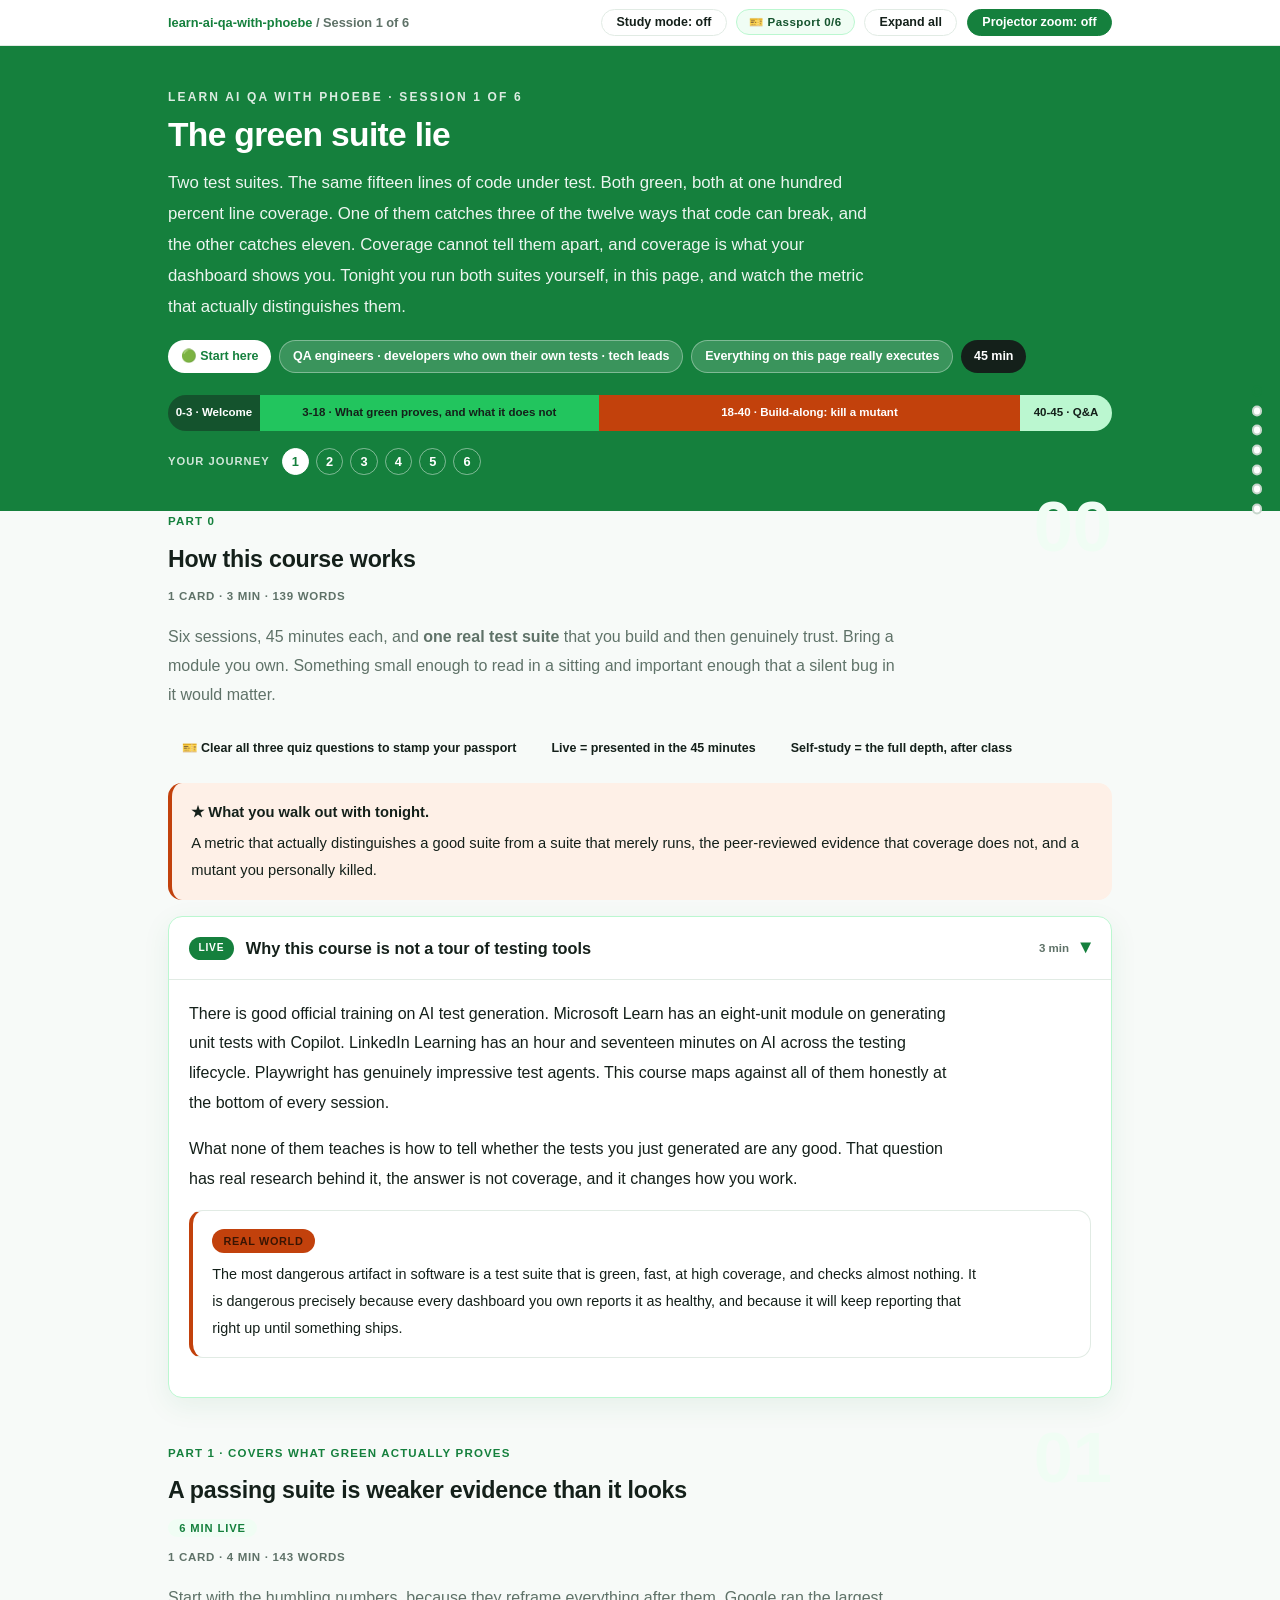
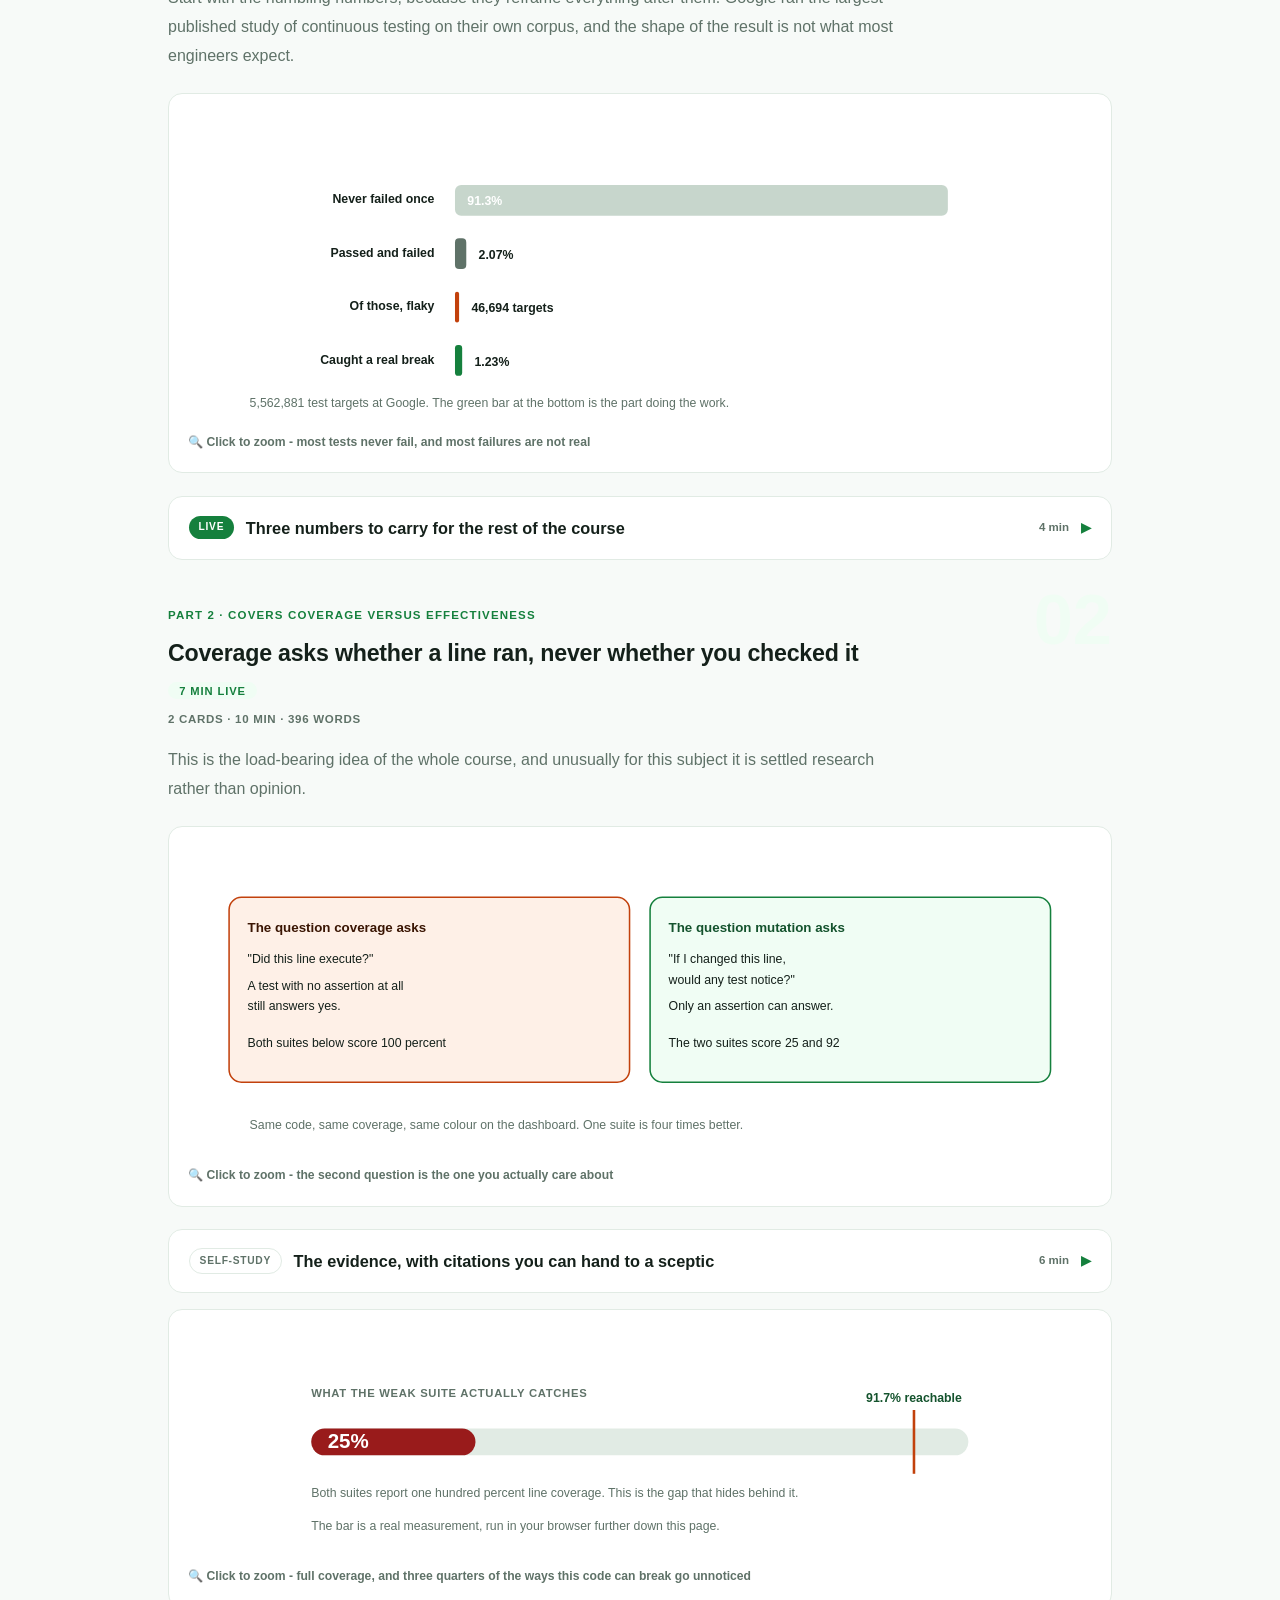
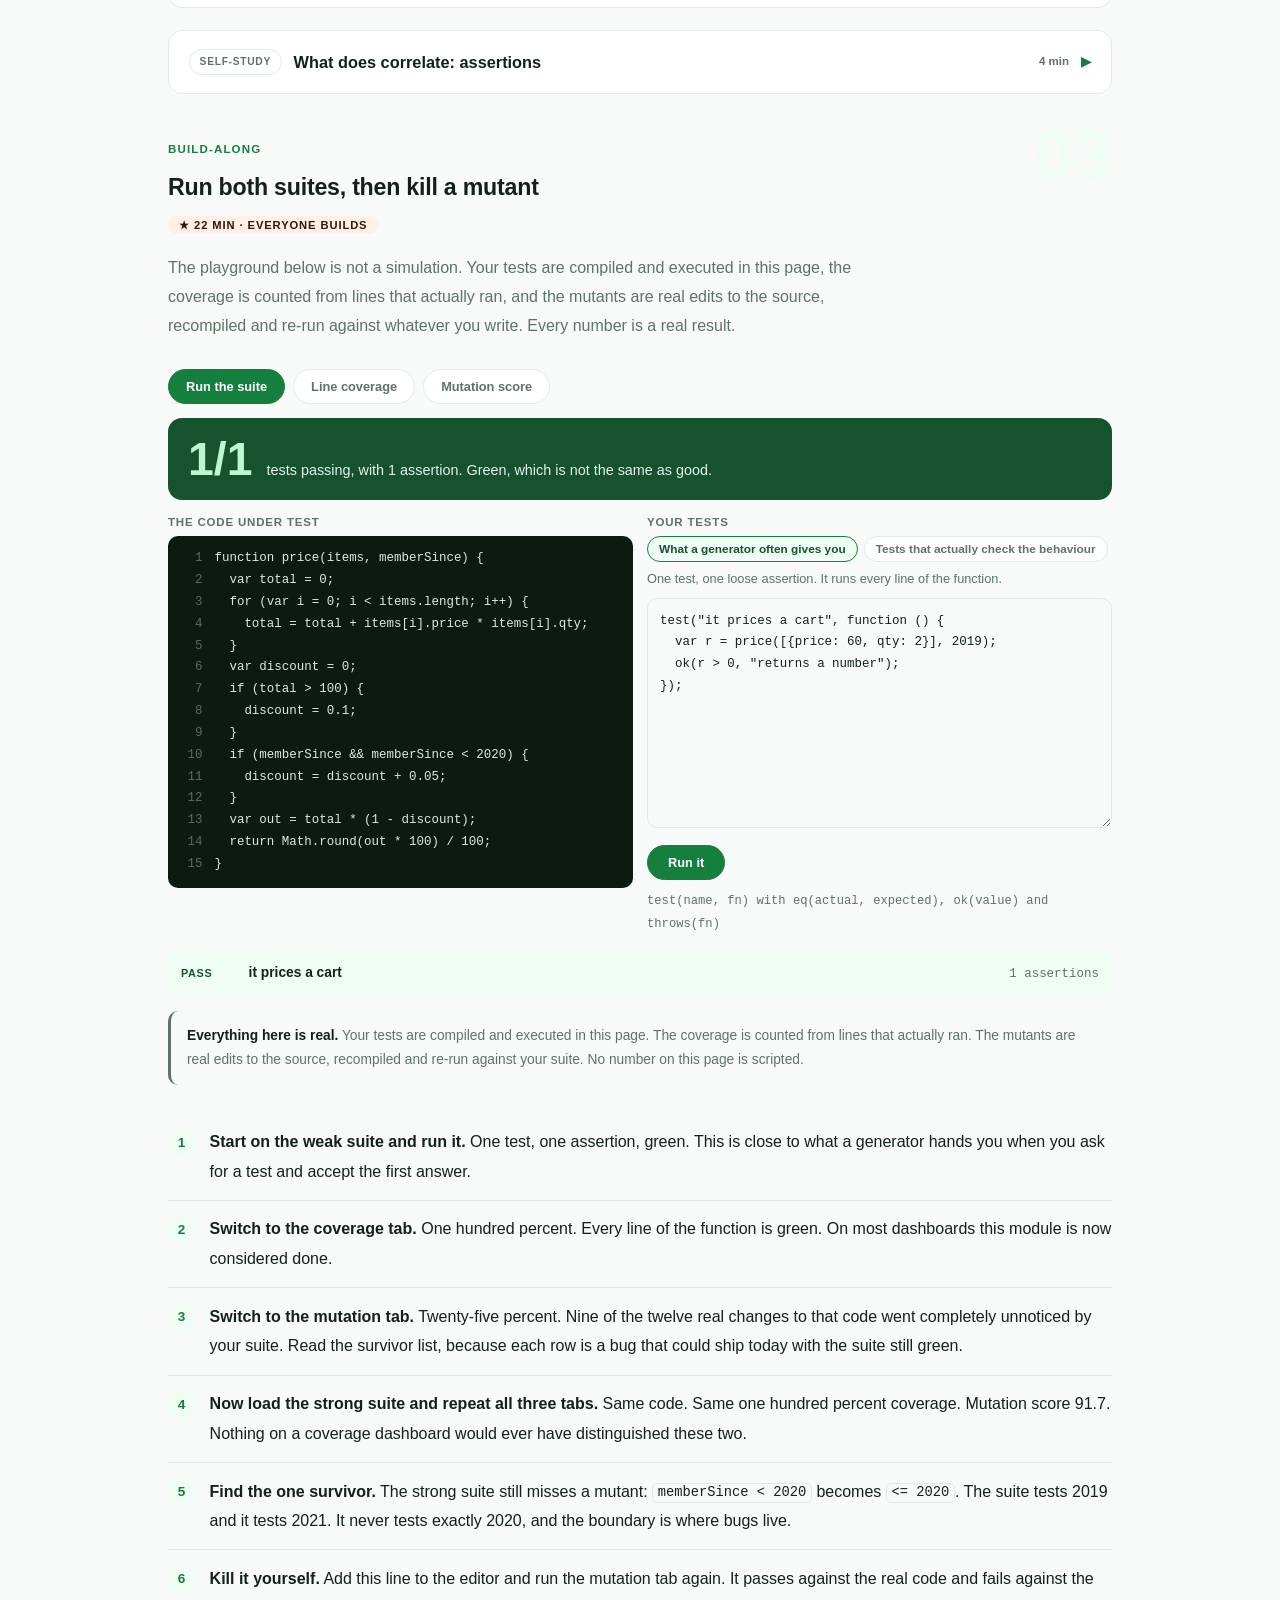
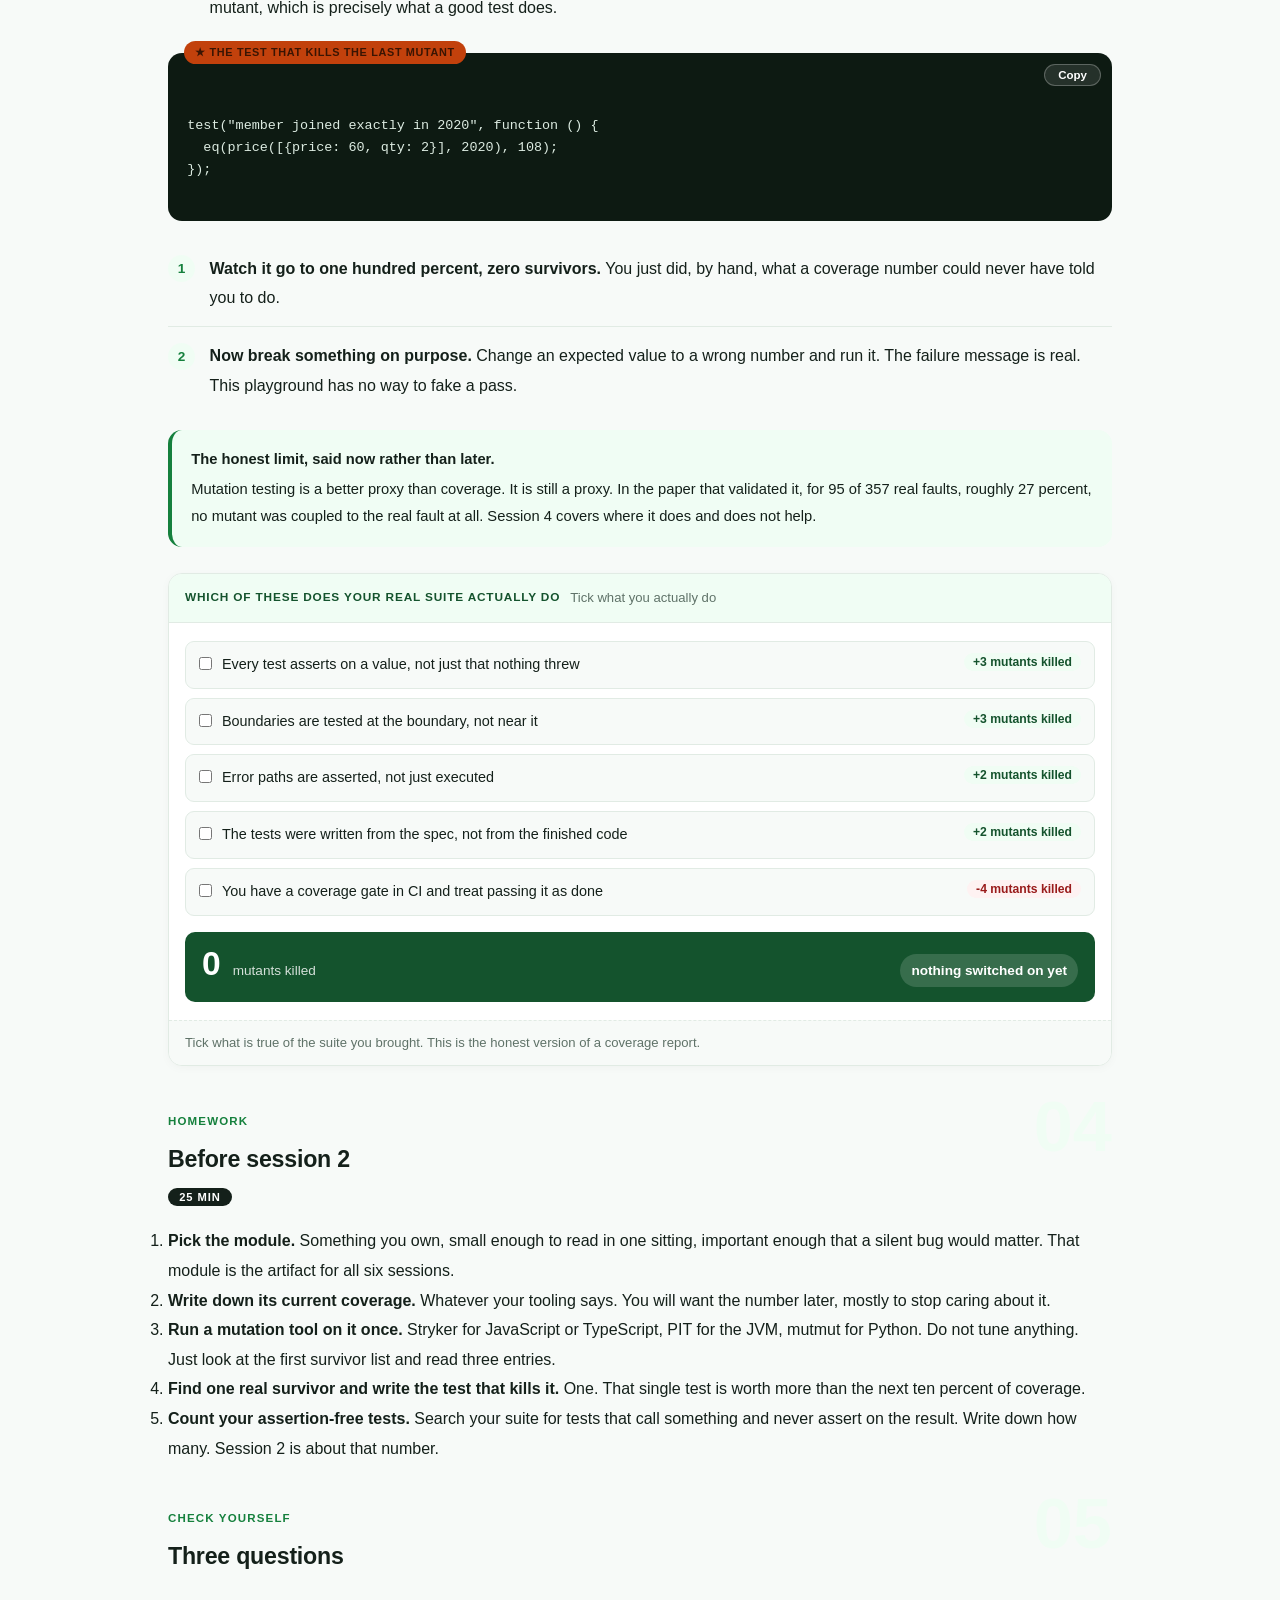
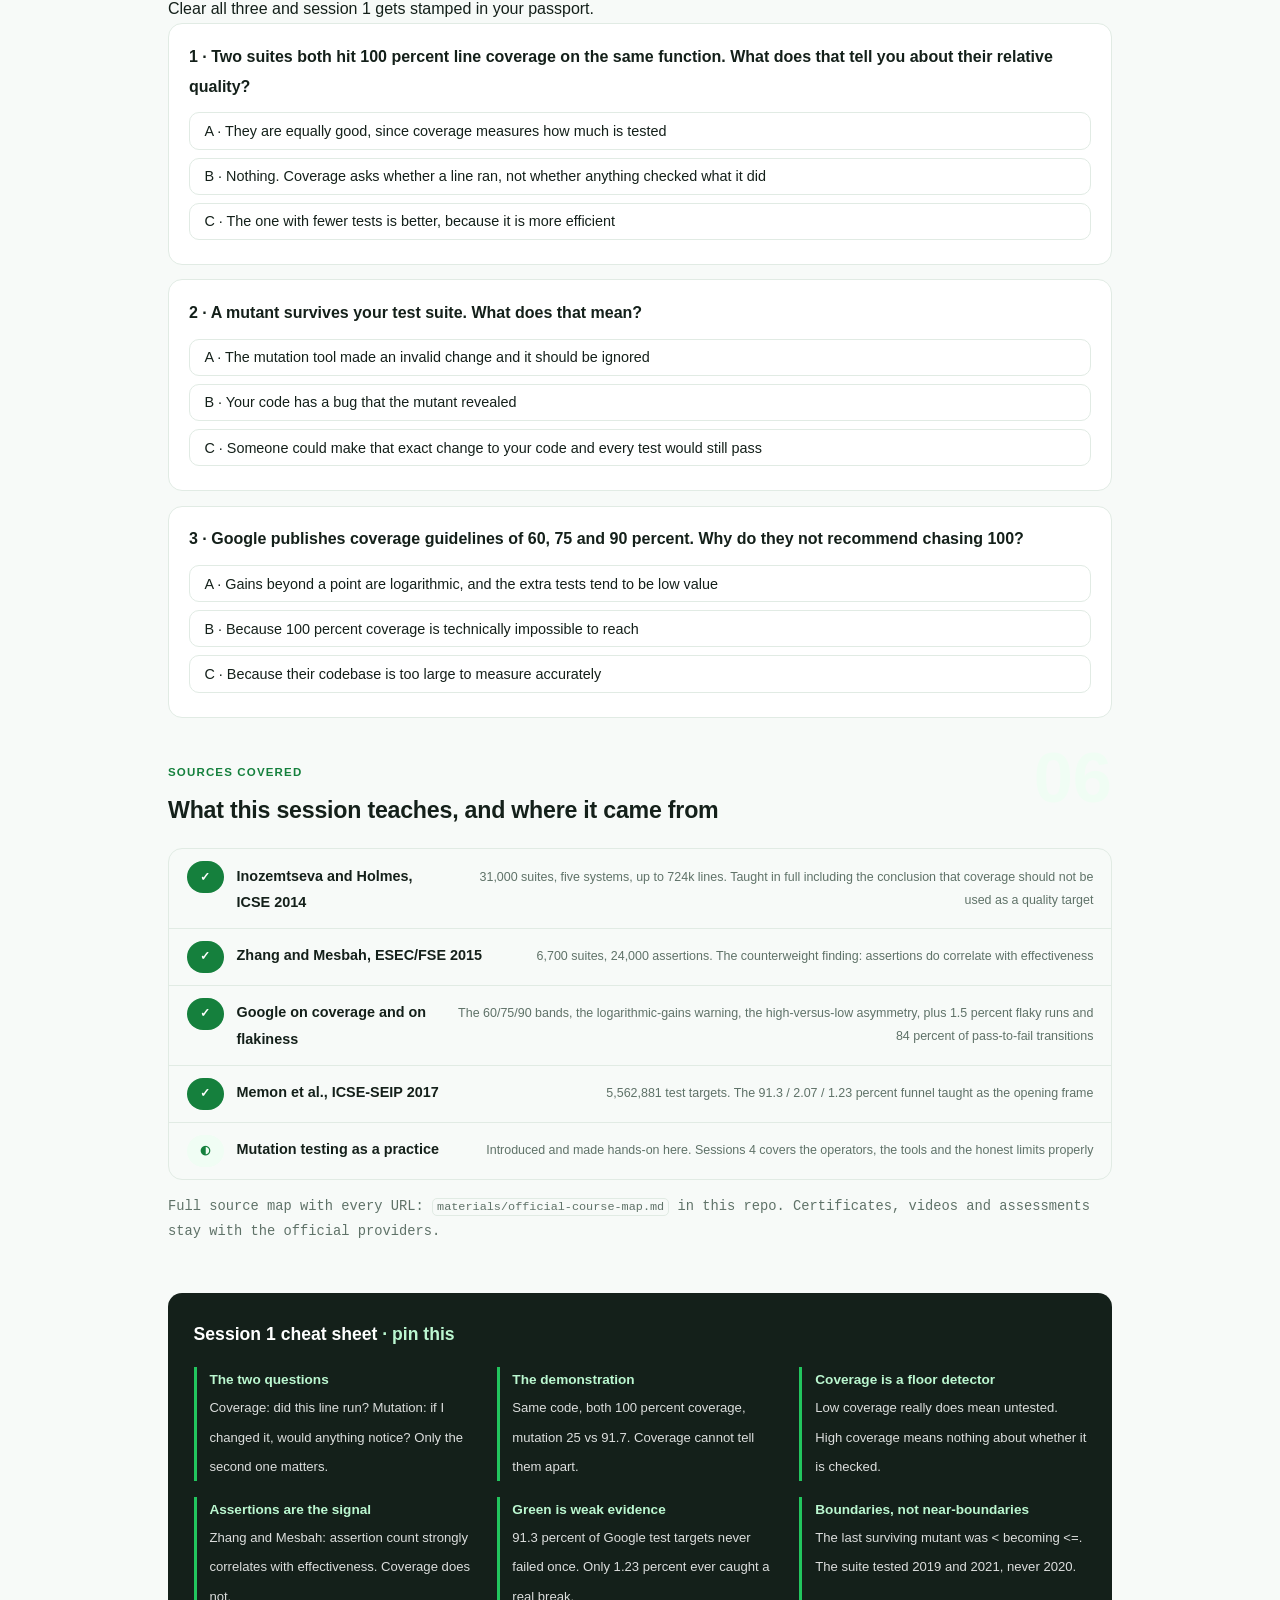
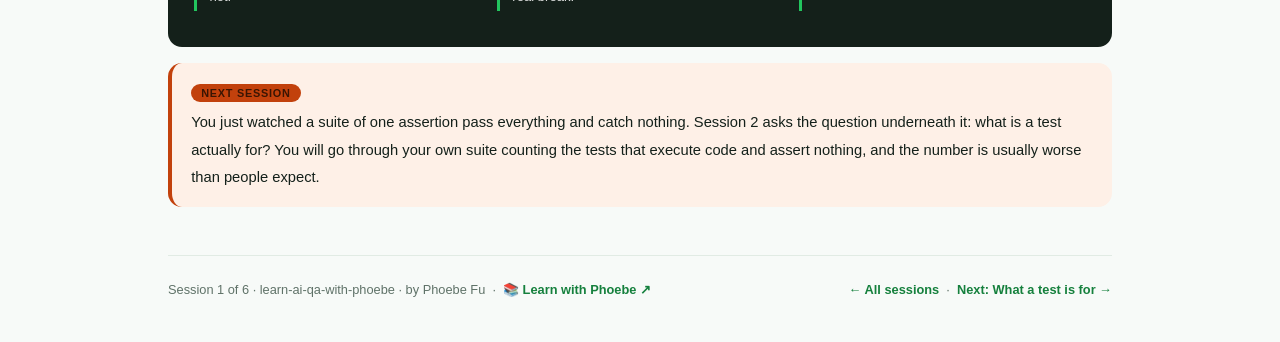
==== courses/01-the-green-suite-lie.html @ 1905fdbf "Style .mono and .callout.warn, which markup used but no stylesheet defined An estate-wide sweep for " ====
<!DOCTYPE html>
<html lang="en">
<head>
<meta charset="UTF-8">
<meta name="viewport" content="width=device-width, initial-scale=1.0">
<!-- social:start -->
<meta name="description" content="Session 1 of 6. Two test suites, identical 100 percent coverage, and mutation scores of 25 and 92 percent. Run both yourself in the browser. Real execution, no simulation.">
<meta property="og:type" content="article">
<meta property="og:site_name" content="Learn with Phoebe">
<meta property="og:title" content="The green suite lie - learn ai qa with phoebe">
<meta property="og:description" content="Session 1 of 6. Two suites, identical 100 percent coverage, mutation scores of 25 and 92 percent. Run both yourself.">
<meta property="og:url" content="https://phoebefu6.github.io/learn-ai-qa-with-phoebe/courses/01-the-green-suite-lie.html">
<meta property="og:image" content="https://phoebefu6.github.io/learn-ai-qa-with-phoebe/assets/og-cover.png">
<meta property="og:image:width" content="1200">
<meta property="og:image:height" content="630">
<meta name="twitter:card" content="summary_large_image">
<meta name="twitter:title" content="The green suite lie - learn ai qa with phoebe">
<meta name="twitter:description" content="Session 1 of 6. Identical coverage, wildly different suites. Run both yourself.">
<meta name="twitter:image" content="https://phoebefu6.github.io/learn-ai-qa-with-phoebe/assets/og-cover.png">
<!-- social:end -->
<title>Session 1 · The green suite lie - learn ai qa with phoebe</title>
<link rel="stylesheet" href="../assets/style.css?v=3">
</head>
<body>

<div class="toolbar">
  <div class="wrap">
    <span class="crumb"><a href="../index.html">learn-ai-qa-with-phoebe</a> / Session 1 of 6</span>
    <button class="btn" id="toggle-all" type="button">Expand all</button>
    <button class="btn primary" id="zoom-toggle" type="button">Projector zoom: off</button>
  </div>
</div>

<header class="masthead">
  <div class="wrap">
    <div class="eyebrow">Learn AI QA with Phoebe · Session 1 of 6</div>
    <h1>The green suite <span class="accent">lie</span></h1>
    <p class="sub">Two test suites. The same fifteen lines of code under test. Both green, both at one hundred percent line coverage. One of them catches three of the twelve ways that code can break, and the other catches eleven. Coverage cannot tell them apart, and coverage is what your dashboard shows you. Tonight you run both suites yourself, in this page, and watch the metric that actually distinguishes them.</p>
    <div class="chip-row">
      <span class="chip level">🟢 Start here</span>
      <span class="chip audience">QA engineers · developers who own their own tests · tech leads</span>
      <span class="chip audience">Everything on this page really executes</span>
      <span class="chip time">45 min</span>
    </div>
    <div class="agenda">
      <span class="a1" style="flex:1">0-3 · Welcome</span>
      <span class="a2" style="flex:4">3-18 · What green proves, and what it does not</span>
      <span class="a3" style="flex:5">18-40 · Build-along: kill a mutant</span>
      <span class="a4" style="flex:1">40-45 · Q&amp;A</span>
    </div>
  </div>
</header>

<main class="wrap">

  <!-- ============ INTRO ============ -->
  <section class="section" id="intro">
    <div class="section-kicker">
      <span class="klabel">Part 0</span>
      <h2>How this course works</h2>
    </div>
    <p class="lede">Six sessions, 45 minutes each, and <strong>one real test suite</strong> that you build and then genuinely trust. Bring a module you own. Something small enough to read in a sitting and important enough that a silent bug in it would matter.</p>

    <div class="legend">
      <span class="pill">🎫 Clear all three quiz questions to stamp your passport</span>
      <span class="pill">Live = presented in the 45 minutes</span>
      <span class="pill">Self-study = the full depth, after class</span>
    </div>

    <div class="callout win">
      <p><strong>★ What you walk out with tonight.</strong> A metric that actually distinguishes a good suite from a suite that merely runs, the peer-reviewed evidence that coverage does not, and a mutant you personally killed.</p>
    </div>

    <details class="card" open>
      <summary><span class="mode live">Live</span>Why this course is not a tour of testing tools<span class="mini">3 min</span><span class="caret">▶</span></summary>
      <div class="body">
        <p>There is good official training on AI test generation. Microsoft Learn has an eight-unit module on generating unit tests with Copilot. LinkedIn Learning has an hour and seventeen minutes on AI across the testing lifecycle. Playwright has genuinely impressive test agents. This course maps against all of them honestly at the bottom of every session.</p>
        <p>What none of them teaches is how to tell whether the tests you just generated are any good. That question has real research behind it, the answer is not coverage, and it changes how you work.</p>
        <div class="callout example">
          <span class="ex-pill">Real world</span>
          <p>The most dangerous artifact in software is a test suite that is green, fast, at high coverage, and checks almost nothing. It is dangerous precisely because every dashboard you own reports it as healthy, and because it will keep reporting that right up until something ships.</p>
        </div>
      </div>
    </details>
  </section>

  <!-- ============ PART 1 ============ -->
  <section class="section" id="part-1">
    <div class="section-kicker">
      <span class="klabel">Part 1 · covers what green actually proves</span>
      <h2>A passing suite is weaker evidence than it looks</h2>
      <span class="tag concept">6 min live</span>
    </div>
    <p class="lede">Start with the humbling numbers, because they reframe everything after them. Google ran the largest published study of continuous testing on their own corpus, and the shape of the result is not what most engineers expect.</p>

    <figure class="zoomable">
      <svg viewBox="0 0 880 300" xmlns="http://www.w3.org/2000/svg" role="img" aria-label="Of 5.56 million Google test targets, 91.3 percent never failed once, 2.07 percent both passed and failed, and only 1.23 percent ever caught a real developer-introduced breakage">
        <style>
          .q1fL { font: 600 12px Inter, sans-serif; fill: #14201A; }
          .q1fV { font: 800 12px Inter, sans-serif; fill: #fff; }
          .q1fN { font: 400 12px Inter, sans-serif; fill: #5F7268; }
        </style>
        <text class="q1fL" x="240" y="88" text-anchor="end">Never failed once</text>
        <rect x="260" y="70" width="480" height="30" rx="6" fill="#C7D6CC"/>
        <text class="q1fV" x="272" y="90" fill="#14201A">91.3%</text>
        <text class="q1fL" x="240" y="140" text-anchor="end">Passed and failed</text>
        <rect x="260" y="122" width="11" height="30" rx="4" fill="#5F7268"/>
        <text class="q1fL" x="283" y="142">2.07%</text>
        <text class="q1fL" x="240" y="192" text-anchor="end">Of those, flaky</text>
        <rect x="260" y="174" width="4" height="30" rx="2" fill="#C2410C"/>
        <text class="q1fL" x="276" y="194">46,694 targets</text>
        <text class="q1fL" x="240" y="244" text-anchor="end">Caught a real break</text>
        <rect x="260" y="226" width="7" height="30" rx="3" fill="#15803D"/>
        <text class="q1fL" x="279" y="246">1.23%</text>
        <text class="q1fN" x="60" y="286">5,562,881 test targets at Google. The green bar at the bottom is the part doing the work.</text>
      </svg>
      <figcaption>🔍 Click to zoom - most tests never fail, and most failures are not real</figcaption>
    </figure>

    <details class="card">
      <summary><span class="mode live">Live</span>Three numbers to carry for the rest of the course<span class="mini">4 min</span><span class="caret">▶</span></summary>
      <div class="body">
        <ul>
          <li><strong>91.3 percent of test targets never failed once.</strong> They ran, they passed, and they never once told anybody anything they did not already know.</li>
          <li><strong>1.23 percent ever caught a developer-introduced breakage.</strong> After filtering out the flakes, that is the fraction of the suite doing the job the suite exists for.</li>
          <li><strong>About 84 percent of pass-to-fail transitions involve a flaky test.</strong> When your suite goes red, the base rate says it is probably not a real regression. Google also measures a continual <strong>1.5 percent of all test runs</strong> reporting a flaky result, and almost <strong>16 percent of their tests</strong> have some level of flakiness.</li>
        </ul>
        <p>None of this means testing does not work. It means a green run and a red run are both weaker signals than the colour suggests, and that the interesting question is not "did it pass" but "would it have noticed."</p>
      </div>
    </details>
  </section>

  <!-- ============ PART 2 ============ -->
  <section class="section" id="part-2">
    <div class="section-kicker">
      <span class="klabel">Part 2 · covers coverage versus effectiveness</span>
      <h2>Coverage asks whether a line ran, never whether you checked it</h2>
      <span class="tag concept">7 min live</span>
    </div>
    <p class="lede">This is the load-bearing idea of the whole course, and unusually for this subject it is settled research rather than opinion.</p>

    <figure class="zoomable">
      <svg viewBox="0 0 880 300" xmlns="http://www.w3.org/2000/svg" role="img" aria-label="Coverage asks whether a line executed while mutation testing asks whether a change to that line would be noticed">
        <style>
          .q1bH { font: 800 13px Inter, sans-serif; }
          .q1bB { font: 400 12px Inter, sans-serif; fill: #14201A; }
          .q1bN { font: 400 12px Inter, sans-serif; fill: #5F7268; }
        </style>
        <rect x="40" y="50" width="390" height="180" rx="12" fill="#FEF0E7" stroke="#C2410C" stroke-width="1.5"/>
        <text class="q1bH" x="58" y="84" fill="#3A1503">The question coverage asks</text>
        <text class="q1bB" x="58" y="114">"Did this line execute?"</text>
        <text class="q1bB" x="58" y="140">A test with no assertion at all</text>
        <text class="q1bB" x="58" y="160">still answers yes.</text>
        <text class="q1bB" x="58" y="196" fill="#3A1503">Both suites below score 100 percent</text>
        <rect x="450" y="50" width="390" height="180" rx="12" fill="#F0FDF4" stroke="#15803D" stroke-width="1.5"/>
        <text class="q1bH" x="468" y="84" fill="#14532D">The question mutation asks</text>
        <text class="q1bB" x="468" y="114">"If I changed this line,</text>
        <text class="q1bB" x="468" y="134">would any test notice?"</text>
        <text class="q1bB" x="468" y="160">Only an assertion can answer.</text>
        <text class="q1bB" x="468" y="196" fill="#14532D">The two suites score 25 and 92</text>
        <text class="q1bN" x="60" y="276">Same code, same coverage, same colour on the dashboard. One suite is four times better.</text>
      </svg>
      <figcaption>🔍 Click to zoom - the second question is the one you actually care about</figcaption>
    </figure>

    <details class="card">
      <summary><span class="mode self">Self-study</span>The evidence, with citations you can hand to a sceptic<span class="mini">6 min</span><span class="caret">▶</span></summary>
      <div class="body">
        <p>Three sources, and they agree.</p>
        <div class="prompt-box good">
          <span class="label">★ The paper that settles it</span>
Inozemtseva and Holmes, "Coverage Is Not Strongly Correlated with Test
Suite Effectiveness", ICSE 2014. ACM Distinguished Paper.

31,000 generated test suites across five systems of up to 724,000 lines.
Fault detection measured with mutation testing.

"there is a low to moderate correlation between coverage and
effectiveness when the number of test cases in the suite is controlled
for", and "stronger forms of coverage do not provide greater insight".

Conclusion: coverage "should not be used as a quality target because it
is not a good indicator of test suite effectiveness."
        </div>
        <p><strong>Google says the same thing in plainer language</strong>, and note the careful asymmetry, because it is why you should still measure coverage: "A high code coverage percentage does not guarantee high quality in the test coverage." But "a low code coverage number <em>does</em> guarantee that large areas of the product are going completely untested."</p>
        <p>Their published bands are 60 percent acceptable, 75 percent commendable, 90 percent exemplary, and they warn that "the gains of increasing code coverage beyond a certain point are logarithmic".</p>
        <p><strong>Martin Fowler on the hundred percent smell:</strong> "high coverage numbers are too easy to reach with low quality testing", and 100 percent "smells of someone writing tests to make the coverage numbers happy, but not thinking about what they are doing." He quotes Brian Marick, and this is the line to remember: "I expect a high level of coverage. Sometimes managers require one. There's a subtle difference."</p>
        <div class="callout tip">
          <p><strong>What to do with coverage, then.</strong> Keep it as a floor detector, not a quality target. Low coverage genuinely tells you something is untested. High coverage tells you nothing at all about whether it is checked.</p>
        </div>
      </div>
    </details>

    <figure class="zoomable">
      <svg viewBox="0 0 880 220" xmlns="http://www.w3.org/2000/svg" role="img" aria-label="A gauge showing the weak suite scoring 25 percent on mutation testing while sitting at full line coverage, against the 91.7 percent the same coverage was hiding">
        <style>
          .q1gL { font: 700 11px Inter, sans-serif; fill: #5F7268; letter-spacing: .06em; }
          .q1gV { font: 800 20px Inter, sans-serif; fill: #fff; }
          .q1gT { font: 700 12px Inter, sans-serif; fill: #14532D; }
          .q1gN { font: 400 12px Inter, sans-serif; fill: #5F7268; }
        </style>
        <text class="q1gL" x="120" y="66">WHAT THE WEAK SUITE ACTUALLY CATCHES</text>
        <rect x="120" y="97" width="640" height="26" rx="13" fill="#E1EBE4"/>
        <rect x="120" y="97" width="160" height="26" rx="13" fill="#991B1B"/>
        <text class="q1gV" x="136" y="116">25%</text>
        <line x1="707" y1="79" x2="707" y2="141" stroke="#C2410C" stroke-width="2.5"/>
        <text class="q1gT" x="707" y="71" text-anchor="middle">91.7% reachable</text>
        <text class="q1gN" x="120" y="164">Both suites report one hundred percent line coverage. This is the gap that hides behind it.</text>
        <text class="q1gN" x="120" y="196">The bar is a real measurement, run in your browser further down this page.</text>
      </svg>
      <figcaption>🔍 Click to zoom - full coverage, and three quarters of the ways this code can break go unnoticed</figcaption>
    </figure>

    <details class="card">
      <summary><span class="mode self">Self-study</span>What does correlate: assertions<span class="mini">4 min</span><span class="caret">▶</span></summary>
      <div class="body">
        <p>The companion finding, and it points the other way. Zhang and Mesbah, ESEC/FSE 2015, built 6,700 test suites from 24,000 assertions across five real Java projects and found that "the number of assertions in a test suite strongly correlates with its effectiveness", and that "assertion coverage is strongly correlated with effectiveness".</p>
        <p>Their premise line is the one sentence that explains the entire course: <strong>"coverage without checking for correctness is meaningless."</strong></p>
        <p>Google's own mutation-testing paper puts the mechanism precisely: coverage "might be misleading, in particular when program statements are covered but the expected program outcome is not asserted upon." That sentence describes exactly what you are about to watch happen.</p>
      </div>
    </details>
  </section>

  <!-- ============ DEMO ============ -->
  <section class="section" id="demo-1">
    <div class="section-kicker">
      <span class="klabel">Build-along</span>
      <h2>Run both suites, then kill a mutant</h2>
      <span class="tag demo">★ 22 min · everyone builds</span>
    </div>
    <p class="lede">The playground below is not a simulation. Your tests are compiled and executed in this page, the coverage is counted from lines that actually ran, and the mutants are real edits to the source, recompiled and re-run against whatever you write. Every number is a real result.</p>

    <div id="qa-live"></div>

    <div class="steps">
      <div class="step"><p><strong>Start on the weak suite and run it.</strong> One test, one assertion, green. This is close to what a generator hands you when you ask for a test and accept the first answer.</p></div>
      <div class="step"><p><strong>Switch to the coverage tab.</strong> One hundred percent. Every line of the function is green. On most dashboards this module is now considered done.</p></div>
      <div class="step"><p><strong>Switch to the mutation tab.</strong> Twenty-five percent. Nine of the twelve real changes to that code went completely unnoticed by your suite. Read the survivor list, because each row is a bug that could ship today with the suite still green.</p></div>
      <div class="step"><p><strong>Now load the strong suite and repeat all three tabs.</strong> Same code. Same one hundred percent coverage. Mutation score 91.7. Nothing on a coverage dashboard would ever have distinguished these two.</p></div>
      <div class="step"><p><strong>Find the one survivor.</strong> The strong suite still misses a mutant: <span class="mono">memberSince &lt; 2020</span> becomes <span class="mono">&lt;= 2020</span>. The suite tests 2019 and it tests 2021. It never tests exactly 2020, and the boundary is where bugs live.</p></div>
      <div class="step"><p><strong>Kill it yourself.</strong> Add this line to the editor and run the mutation tab again. It passes against the real code and fails against the mutant, which is precisely what a good test does.</p></div>
    </div>

    <div class="prompt-box good">
      <span class="label">★ The test that kills the last mutant</span>
test("member joined exactly in 2020", function () {
  eq(price([{price: 60, qty: 2}], 2020), 108);
});
    </div>

    <div class="steps">
      <div class="step"><p><strong>Watch it go to one hundred percent, zero survivors.</strong> You just did, by hand, what a coverage number could never have told you to do.</p></div>
      <div class="step"><p><strong>Now break something on purpose.</strong> Change an expected value to a wrong number and run it. The failure message is real. This playground has no way to fake a pass.</p></div>
    </div>

    <div class="callout tip">
      <p><strong>The honest limit, said now rather than later.</strong> Mutation testing is a better proxy than coverage. It is still a proxy. In the paper that validated it, for 95 of 357 real faults, roughly 27 percent, no mutant was coupled to the real fault at all. Session 4 covers where it does and does not help.</p>
    </div>

    <div class="stakes" data-base="0" data-unit="mutants killed" data-title="Which of these does your real suite actually do" data-foot="Tick what is true of the suite you brought. This is the honest version of a coverage report.">
      <label><input type="checkbox" data-delta="3"> Every test asserts on a value, not just that nothing threw</label>
      <label><input type="checkbox" data-delta="3"> Boundaries are tested at the boundary, not near it</label>
      <label><input type="checkbox" data-delta="2"> Error paths are asserted, not just executed</label>
      <label><input type="checkbox" data-delta="2"> The tests were written from the spec, not from the finished code</label>
      <label><input type="checkbox" data-delta="-4" data-trap="1"> You have a coverage gate in CI and treat passing it as done</label>
    </div>
  </section>

  <!-- ============ HOMEWORK ============ -->
  <section class="section" id="exercise">
    <div class="section-kicker">
      <span class="klabel">Homework</span>
      <h2>Before session 2</h2>
      <span class="tag exercise">25 min</span>
    </div>
    <ol>
      <li><strong>Pick the module.</strong> Something you own, small enough to read in one sitting, important enough that a silent bug would matter. That module is the artifact for all six sessions.</li>
      <li><strong>Write down its current coverage.</strong> Whatever your tooling says. You will want the number later, mostly to stop caring about it.</li>
      <li><strong>Run a mutation tool on it once.</strong> Stryker for JavaScript or TypeScript, PIT for the JVM, mutmut for Python. Do not tune anything. Just look at the first survivor list and read three entries.</li>
      <li><strong>Find one real survivor and write the test that kills it.</strong> One. That single test is worth more than the next ten percent of coverage.</li>
      <li><strong>Count your assertion-free tests.</strong> Search your suite for tests that call something and never assert on the result. Write down how many. Session 2 is about that number.</li>
    </ol>
  </section>

  <!-- ============ QUIZ ============ -->
  <section class="section" id="quiz">
    <div class="section-kicker">
      <span class="klabel">Check yourself</span>
      <h2>Three questions</h2>
    </div>
    <p>Clear all three and session 1 gets stamped in your passport.</p>

    <div class="quiz-q" data-answer="1">
      <p class="qtext">1 · Two suites both hit 100 percent line coverage on the same function. What does that tell you about their relative quality?</p>
      <button class="qopt" type="button">A · They are equally good, since coverage measures how much is tested</button>
      <button class="qopt" type="button">B · Nothing. Coverage asks whether a line ran, not whether anything checked what it did</button>
      <button class="qopt" type="button">C · The one with fewer tests is better, because it is more efficient</button>
      <p class="qwhy">You watched it live: 100 percent on both, mutation scores of 25 and 91.7. Inozemtseva and Holmes found only a low to moderate correlation between coverage and effectiveness once suite size is controlled for.</p>
    </div>

    <div class="quiz-q" data-answer="2">
      <p class="qtext">2 · A mutant survives your test suite. What does that mean?</p>
      <button class="qopt" type="button">A · The mutation tool made an invalid change and it should be ignored</button>
      <button class="qopt" type="button">B · Your code has a bug that the mutant revealed</button>
      <button class="qopt" type="button">C · Someone could make that exact change to your code and every test would still pass</button>
      <p class="qwhy">A survivor is a real edit to the source that nothing noticed. It is not a bug in your code, it is a hole in your tests, and it is the most actionable signal in this course.</p>
    </div>

    <div class="quiz-q" data-answer="0">
      <p class="qtext">3 · Google publishes coverage guidelines of 60, 75 and 90 percent. Why do they not recommend chasing 100?</p>
      <button class="qopt" type="button">A · Gains beyond a point are logarithmic, and the extra tests tend to be low value</button>
      <button class="qopt" type="button">B · Because 100 percent coverage is technically impossible to reach</button>
      <button class="qopt" type="button">C · Because their codebase is too large to measure accurately</button>
      <p class="qwhy">Their words: "The gains of increasing code coverage beyond a certain point are logarithmic." Fowler puts it more bluntly: 100 percent "smells of someone writing tests to make the coverage numbers happy."</p>
    </div>

    <p class="quiz-score"></p>
  </section>

  <!-- ============ OFFICIAL COVERAGE ============ -->
  <section class="section" id="official">
    <div class="section-kicker">
      <span class="klabel">Sources covered</span>
      <h2>What this session teaches, and where it came from</h2>
    </div>
    <div class="covered">
      <div class="covered-row"><span class="status pill solid">✓</span><span class="name">Inozemtseva and Holmes, ICSE 2014</span><span class="note">31,000 suites, five systems, up to 724k lines. Taught in full including the conclusion that coverage should not be used as a quality target</span></div>
      <div class="covered-row"><span class="status pill solid">✓</span><span class="name">Zhang and Mesbah, ESEC/FSE 2015</span><span class="note">6,700 suites, 24,000 assertions. The counterweight finding: assertions do correlate with effectiveness</span></div>
      <div class="covered-row"><span class="status pill solid">✓</span><span class="name">Google on coverage and on flakiness</span><span class="note">The 60/75/90 bands, the logarithmic-gains warning, the high-versus-low asymmetry, plus 1.5 percent flaky runs and 84 percent of pass-to-fail transitions</span></div>
      <div class="covered-row"><span class="status pill solid">✓</span><span class="name">Memon et al., ICSE-SEIP 2017</span><span class="note">5,562,881 test targets. The 91.3 / 2.07 / 1.23 percent funnel taught as the opening frame</span></div>
      <div class="covered-row"><span class="status pill light">◐</span><span class="name">Mutation testing as a practice</span><span class="note">Introduced and made hands-on here. Sessions 4 covers the operators, the tools and the honest limits properly</span></div>
    </div>
    <p class="mono" style="margin-top:14px">Full source map with every URL: <span class="mono">materials/official-course-map.md</span> in this repo. Certificates, videos and assessments stay with the official providers.</p>
  </section>

  <!-- ============ CHEAT SHEET ============ -->
  <section class="cheat" id="cheatsheet">
    <h3>Session 1 cheat sheet <span>· pin this</span></h3>
    <div class="grid-2">
      <div class="cheat-item"><b>The two questions</b><span>Coverage: did this line run? Mutation: if I changed it, would anything notice? Only the second one matters.</span></div>
      <div class="cheat-item"><b>The demonstration</b><span>Same code, both 100 percent coverage, mutation 25 vs 91.7. Coverage cannot tell them apart.</span></div>
      <div class="cheat-item"><b>Coverage is a floor detector</b><span>Low coverage really does mean untested. High coverage means nothing about whether it is checked.</span></div>
      <div class="cheat-item"><b>Assertions are the signal</b><span>Zhang and Mesbah: assertion count strongly correlates with effectiveness. Coverage does not.</span></div>
      <div class="cheat-item"><b>Green is weak evidence</b><span>91.3 percent of Google test targets never failed once. Only 1.23 percent ever caught a real break.</span></div>
      <div class="cheat-item"><b>Boundaries, not near-boundaries</b><span>The last surviving mutant was &lt; becoming &lt;=. The suite tested 2019 and 2021, never 2020.</span></div>
    </div>
  </section>

  <div class="callout next">
    <span class="nx-pill">Next session</span>
    <p>You just watched a suite of one assertion pass everything and catch nothing. Session 2 asks the question underneath it: what is a test actually for? You will go through your own suite counting the tests that execute code and assert nothing, and the number is usually worse than people expect.</p>
  </div>

  <footer class="pagefoot">
    <span>Session 1 of 6 · learn-ai-qa-with-phoebe · by Phoebe Fu &nbsp;·&nbsp; 📚 <a href="https://phoebefu6.github.io/learn-with-phoebe/">Learn with Phoebe ↗</a></span>
    <span><a href="../index.html">← All sessions</a> &nbsp;·&nbsp; <a href="02-what-a-test-is-for.html">Next: What a test is for →</a></span>
  </footer>

</main>

<script src="../assets/app.js?v=1"></script>
<script src="../assets/runner.js?v=1"></script>
<script src="../assets/qa-live.js?v=1"></script>
</body>
</html>
---- assets/style.css ----
/* learn-mcp-with-phoebe - editorial bold design system
   Accent: SQLite blue #15803D · Ink navy #14532D · Flagship: amber #C2410C
   (CSS var names still read --indigo/--amber; they hold SQL-blue values.) */

:root {
  --indigo: #15803D;
  --indigo-deep: #14532D;
  --indigo-mid: #22C55E;
  --indigo-soft: #BBF7D0;
  --indigo-50: #F0FDF4;
  --ink: #14201A;
  --muted: #5F7268;
  --faint: #C7D6CC;
  --hairline: #E1EBE4;
  --amber: #C2410C;
  --amber-ink: #3A1503;
  --amber-50: #FEF0E7;
  --paper: #F7FAF8;
  --code-bg: #0D1A12;
  --code-ink: #DCEBE1;
  --radius: 14px;
}

* { margin: 0; padding: 0; box-sizing: border-box; }

html { font-size: 16px; scroll-behavior: smooth; }
html.zoom-125 { font-size: 20px; }
html.zoom-150 { font-size: 24px; }

body {
  font-family: "Inter", -apple-system, BlinkMacSystemFont, "Segoe UI", Roboto, sans-serif;
  background: var(--paper);
  color: var(--ink);
  line-height: 1.85;
  font-feature-settings: "tnum";
}

.wrap { max-width: 62rem; margin: 0 auto; padding: 0 1.5rem; }

/* ---------- header band ---------- */
.masthead {
  background: var(--indigo);
  color: #fff;
  padding: 2.5rem 0 2.25rem;
}
.masthead .eyebrow {
  font-size: .75rem;
  letter-spacing: .18em;
  text-transform: uppercase;
  opacity: .85;
  font-weight: 600;
}
.masthead h1 {
  font-size: 2.1rem;
  line-height: 1.15;
  font-weight: 800;
  margin: .5rem 0 .75rem;
  letter-spacing: -.02em;
}
.masthead h1 .accent { color: inherit; }
.masthead .sub { font-size: 1.05rem; opacity: .92; max-width: 44rem; }

.chip-row { display: flex; flex-wrap: wrap; gap: .5rem; margin-top: 1.1rem; }
.chip {
  display: inline-flex;
  align-items: center;
  gap: .35rem;
  border-radius: 999px;
  padding: .25rem .8rem;
  font-size: .78rem;
  font-weight: 600;
  white-space: nowrap;
}
.chip.level { background: #fff; color: var(--indigo); }
.chip.audience { background: rgba(255,255,255,.16); color: #fff; border: 1px solid rgba(255,255,255,.35); }
.chip.time { background: var(--ink); color: #fff; font-variant-numeric: tabular-nums; }


/* ---------- toolbar ---------- */
.toolbar {
  position: sticky;
  top: 0;
  z-index: 40;
  background: rgba(255,255,255,.94);
  backdrop-filter: blur(6px);
  border-bottom: 1px solid var(--hairline);
  padding: .55rem 0;
}
.toolbar .wrap { display: flex; align-items: center; gap: .6rem; }
.toolbar .crumb { font-size: .8rem; color: var(--muted); font-weight: 600; margin-right: auto; }
.toolbar .crumb a { color: var(--indigo); text-decoration: none; }
.btn {
  border: 1px solid var(--hairline);
  background: #fff;
  color: var(--ink);
  border-radius: 999px;
  padding: .35rem .9rem;
  font-size: .78rem;
  font-weight: 600;
  cursor: pointer;
  font-family: inherit;
  transition: all .15s ease;
}
.btn:hover { border-color: var(--indigo); color: var(--indigo); }
.btn.primary { background: var(--indigo); border-color: var(--indigo); color: #fff; }
.btn.primary:hover { background: var(--indigo-deep); }

/* ---------- sections ---------- */
main { padding: 2.5rem 0 4rem; }

.section { margin-bottom: 2.8rem; }
.section-kicker { margin-bottom: 1rem; }
.section-kicker .klabel {
  display: block;
  font-size: .72rem;
  text-transform: uppercase;
  letter-spacing: .1em;
  color: var(--indigo);
  font-weight: 700;
  margin-bottom: .35rem;
}
.section-kicker h2 {
  font-size: 1.45rem;
  font-weight: 800;
  letter-spacing: -.01em;
  display: flex;
  align-items: center;
  gap: .7rem;
  flex-wrap: wrap;
}
.section-kicker .tag {
  border-radius: 999px;
  padding: .18rem .7rem;
  font-size: .7rem;
  font-weight: 700;
  text-transform: uppercase;
  letter-spacing: .08em;
}
.tag.concept { background: var(--indigo-50); color: var(--indigo); }
.tag.demo { background: var(--amber-50); color: var(--amber-ink); }
.tag.exercise { background: var(--ink); color: #fff; }

.lede { color: var(--muted); max-width: 46rem; margin-bottom: 1.4rem; line-height: 1.8; }

/* live vs self-study markers on cards */
.mode {
  font-size: .64rem;
  font-weight: 700;
  text-transform: uppercase;
  letter-spacing: .07em;
  padding: .14rem .6rem;
  border-radius: 999px;
  flex: none;
}
.mode.live { background: var(--indigo); color: #fff; }
.mode.self { background: #fff; color: var(--muted); border: 1px solid var(--hairline); }

/* ---------- accordions ---------- */
details.card {
  border: 1px solid var(--hairline);
  border-radius: var(--radius);
  margin-bottom: .8rem;
  overflow: hidden;
  background: #fff;
}
details.card[open] { border-color: var(--indigo-soft); box-shadow: 0 8px 28px rgba(21,128,61,.08); }
details.card summary {
  list-style: none;
  cursor: pointer;
  padding: 1rem 1.25rem;
  display: flex;
  align-items: center;
  gap: .75rem;
  font-weight: 700;
  font-size: 1.02rem;
  user-select: none;
}
details.card summary::-webkit-details-marker { display: none; }
details.card summary .dot {
  width: .6rem; height: .6rem;
  border-radius: 999px;
  background: var(--indigo);
  flex: none;
}
details.card summary .mini { margin-left: auto; font-size: .72rem; color: var(--muted); font-weight: 600; white-space: nowrap; }
details.card summary .caret { transition: transform .2s ease; color: var(--indigo); font-size: .8rem; }
details.card[open] summary .caret { transform: rotate(90deg); }
details.card .body { padding: 0 1.25rem 1.4rem; border-top: 1px solid var(--hairline); padding-top: 1.15rem; }
details.card .body p { margin-bottom: 1.05rem; max-width: 48rem; }
details.card .body p:last-child { margin-bottom: 0; }
details.card .body ul, details.card .body ol { margin: 0 0 1.1rem 1.2rem; max-width: 47rem; }
details.card .body li { margin-bottom: .65rem; }
details.card .body h4 { font-size: .95rem; font-weight: 700; margin: 1.1rem 0 .45rem; }
details.card .body h4:first-child { margin-top: 0; }

/* ---------- pills & legends ---------- */
.legend { display: flex; flex-wrap: wrap; gap: .5rem; margin: 0 0 1.2rem; }
.pill {
  display: inline-flex;
  align-items: center;
  gap: .4rem;
  border-radius: 999px;
  padding: .28rem .85rem;
  font-size: .78rem;
  font-weight: 600;
}
.pill.solid { background: var(--indigo); color: #fff; }
.pill.light { background: var(--indigo-50); color: var(--indigo); }
.pill.inkpill { background: var(--ink); color: #fff; }
.pill.amber, .pill.peach { background: var(--amber); color: var(--amber-ink); }
.pill.bare { color: var(--faint); }

/* ---------- 4D grid ---------- */
.grid-2 { display: grid; grid-template-columns: repeat(auto-fit, minmax(15rem, 1fr)); gap: .8rem; margin: .5rem 0 1rem; }
.d-card {
  border: 1px solid var(--hairline);
  border-left: 4px solid var(--indigo);
  border-radius: 10px;
  padding: 1rem 1.1rem;
}
.d-card h4 { font-size: .95rem; margin-bottom: .3rem; }
.d-card h4 .lead-letter { color: var(--indigo); }
.d-card p { font-size: .86rem; color: var(--muted); margin: 0; }

/* ---------- tables ---------- */
table.clean { width: 100%; border-collapse: collapse; font-size: .9rem; margin: .4rem 0 1rem; }
table.clean th {
  text-align: left;
  font-size: .72rem;
  text-transform: uppercase;
  letter-spacing: .08em;
  color: var(--muted);
  padding: .5rem .6rem;
  border-bottom: 2px solid var(--ink);
}
table.clean td { padding: .7rem .6rem; border-bottom: .5px solid var(--hairline); vertical-align: top; line-height: 1.7; }
table.clean td:first-child { font-weight: 600; }

/* ---------- prompt boxes ---------- */
.prompt-box {
  position: relative;
  background: var(--code-bg);
  color: var(--code-ink);
  border-radius: var(--radius);
  padding: 1.1rem 1.2rem;
  margin: 1rem 0 1.2rem;
  font-family: "SF Mono", ui-monospace, Menlo, Consolas, monospace;
  font-size: .84rem;
  line-height: 1.65;
  white-space: pre-wrap;
  word-break: break-word;
}
.prompt-box .label {
  position: absolute;
  top: -0.7rem;
  left: 1rem;
  background: var(--indigo);
  color: #fff;
  font-family: "Inter", -apple-system, sans-serif;
  font-size: .68rem;
  font-weight: 700;
  letter-spacing: .06em;
  text-transform: uppercase;
  border-radius: 999px;
  padding: .15rem .7rem;
}
.prompt-box.bad .label { background: var(--faint); color: var(--ink); }
.prompt-box.good .label { background: var(--amber); color: var(--amber-ink); }
.copy-btn {
  position: absolute;
  top: .7rem;
  right: .7rem;
  background: rgba(255,255,255,.1);
  border: 1px solid rgba(255,255,255,.25);
  color: #fff;
  border-radius: 999px;
  padding: .25rem .8rem;
  font-size: .72rem;
  font-weight: 600;
  cursor: pointer;
  font-family: "Inter", -apple-system, sans-serif;
  transition: background .15s ease;
}
.copy-btn:hover { background: rgba(255,255,255,.22); }
.copy-btn.copied { background: var(--amber); border-color: var(--amber); color: var(--amber-ink); }

/* ---------- demo steps ---------- */
.steps { counter-reset: step; margin: .6rem 0 1rem; }
.step {
  display: flex;
  gap: .9rem;
  padding: .85rem 0;
  border-bottom: .5px solid var(--hairline);
}
.step:last-child { border-bottom: none; }
.step::before {
  counter-increment: step;
  content: counter(step);
  flex: none;
  width: 1.7rem; height: 1.7rem;
  border-radius: 999px;
  background: var(--indigo-50);
  color: var(--indigo);
  font-weight: 700;
  font-size: .85rem;
  display: inline-flex;
  align-items: center;
  justify-content: center;
  margin-top: .1rem;
}
.step p { margin: 0; }

/* ---------- callouts ---------- */
.callout {
  border-radius: var(--radius);
  padding: 1rem 1.2rem;
  margin: 1rem 0;
  font-size: .92rem;
}
.callout.tip { background: var(--indigo-50); border-left: 4px solid var(--indigo); }
.callout.win { background: var(--amber-50); border-left: 4px solid var(--amber); }
.callout strong:first-child { display: block; margin-bottom: .2rem; }

.callout.example {
  background: #FFFFFF;
  border: 1px solid var(--hairline);
  border-left: 4px solid var(--amber);
  font-size: .9rem;
}
.callout.example .ex-pill {
  display: inline-block;
  background: var(--amber);
  color: var(--amber-ink);
  border-radius: 999px;
  padding: .15rem .7rem;
  font-size: .68rem;
  font-weight: 700;
  text-transform: uppercase;
  letter-spacing: .06em;
  margin-bottom: .5rem;
}
.callout.example p { margin: 0 0 .75rem; max-width: 47rem; }
.callout.example p:last-child { margin-bottom: 0; }
.callout.example ul { margin: 0 0 0 1.1rem; max-width: 46rem; }
.callout.example li { margin-bottom: .6rem; }
.callout.example li:last-child { margin-bottom: 0; }

/* ---------- zoomable figures ---------- */
figure.zoomable {
  border: 1px solid var(--hairline);
  border-radius: var(--radius);
  padding: 1.2rem;
  margin: 1rem 0 1.4rem;
  cursor: zoom-in;
  transition: box-shadow .15s ease;
  background: #fff;
}
figure.zoomable:hover { box-shadow: 0 8px 28px rgba(21,128,61,.12); }
figure.zoomable svg, figure.zoomable img { width: 100%; height: auto; display: block; }
figure.zoomable figcaption {
  margin-top: .6rem;
  font-size: .76rem;
  color: var(--muted);
  font-weight: 600;
  display: flex;
  align-items: center;
  gap: .4rem;
}

.lightbox {
  position: fixed;
  inset: 0;
  z-index: 100;
  background: rgba(20,32,26,.9);
  display: none;
  align-items: center;
  justify-content: center;
  padding: 3vh 3vw;
  cursor: zoom-out;
}
.lightbox.open { display: flex; }
.lightbox .inner {
  background: #fff;
  border-radius: var(--radius);
  padding: 2rem;
  max-width: 94vw;
  max-height: 92vh;
  overflow: auto;
}
.lightbox .inner svg, .lightbox .inner img { width: min(88vw, 70rem); height: auto; }
.lightbox .close-hint {
  position: fixed;
  top: 1rem; right: 1.4rem;
  color: #fff;
  font-size: .8rem;
  font-weight: 600;
  opacity: .8;
}

/* ---------- courses covered ---------- */
.covered { border: 1px solid var(--hairline); border-radius: var(--radius); overflow: hidden; }
.covered-row {
  display: flex;
  align-items: baseline;
  gap: .8rem;
  padding: .75rem 1.1rem;
  border-bottom: .5px solid var(--hairline);
  font-size: .9rem;
}
.covered-row:last-child { border-bottom: none; }
.covered-row .status { flex: none; }
.covered-row .name { font-weight: 600; }
.covered-row .note { margin-left: auto; color: var(--muted); font-size: .78rem; text-align: right; }

/* ---------- cheat sheet footer ---------- */
.cheat {
  background: var(--ink);
  color: #fff;
  border-radius: var(--radius);
  padding: 1.6rem 1.6rem 1.3rem;
  margin-top: 3rem;
}
.cheat h3 { font-size: 1.1rem; margin-bottom: 1rem; }
.cheat h3 span { color: var(--indigo-soft); }
.cheat .grid-2 { gap: 1rem; }
.cheat .cheat-item { border-left: 3px solid var(--indigo-mid); padding-left: .8rem; }
.cheat .cheat-item b { display: block; font-size: .85rem; color: var(--indigo-soft); }
.cheat .cheat-item span { font-size: .82rem; opacity: .85; }

footer.pagefoot {
  border-top: 1px solid var(--hairline);
  margin-top: 3rem;
  padding: 1.4rem 0 2.5rem;
  font-size: .8rem;
  color: var(--muted);
  display: flex;
  justify-content: space-between;
  flex-wrap: wrap;
  gap: .8rem;
}
footer.pagefoot a { color: var(--indigo); text-decoration: none; font-weight: 600; }

/* ---------- wayfinding: reading progress + section dots + part numbers ---------- */

#progress-bar {
  position: fixed;
  top: 0; left: 0;
  height: 3px;
  width: 0;
  background: linear-gradient(90deg, var(--indigo), var(--amber));
  z-index: 90;
}

.pagenav {
  position: fixed;
  right: 1.1rem;
  top: 50%;
  transform: translateY(-50%);
  z-index: 50;
  display: flex;
  flex-direction: column;
  gap: .55rem;
}
.pagenav a {
  width: .68rem; height: .68rem;
  border-radius: 999px;
  background: #fff;
  border: 2px solid var(--faint);
  display: block;
  position: relative;
  transition: all .15s ease;
}
.pagenav a:hover { border-color: var(--indigo); transform: scale(1.3); }
.pagenav a.active { background: var(--indigo); border-color: var(--indigo); }
.pagenav a .nlabel {
  position: absolute;
  right: 1.4rem;
  top: 50%;
  transform: translateY(-50%);
  background: var(--ink);
  color: #fff;
  font-size: .7rem;
  font-weight: 600;
  padding: .22rem .65rem;
  border-radius: 6px;
  white-space: nowrap;
  opacity: 0;
  pointer-events: none;
  transition: opacity .15s ease;
}
.pagenav a:hover .nlabel { opacity: 1; }
@media (max-width: 74rem) { .pagenav { display: none; } }

main { counter-reset: partnum -1; }
.section .section-kicker { position: relative; }
.section .section-kicker::before {
  counter-increment: partnum;
  content: counter(partnum, decimal-leading-zero);
  position: absolute;
  right: 0;
  top: -1.2rem;
  font-size: 4.4rem;
  font-weight: 800;
  color: var(--indigo-50);
  line-height: 1;
  font-variant-numeric: tabular-nums;
  pointer-events: none;
  z-index: 0;
}
.section .section-kicker > * { position: relative; z-index: 1; }

details.card summary { transition: background .15s ease; }
details.card summary:hover { background: #F5FAF6; }

/* ---------- journey strip: you are here in the series ---------- */
.journey {
  display: flex;
  align-items: center;
  gap: .45rem;
  margin-top: 1.1rem;
  flex-wrap: wrap;
}
.journey .jlabel { font-size: .7rem; font-weight: 700; text-transform: uppercase; letter-spacing: .09em; opacity: .8; margin-right: .3rem; }
.journey a {
  width: 1.7rem; height: 1.7rem;
  border-radius: 999px;
  display: inline-flex;
  align-items: center;
  justify-content: center;
  font-size: .8rem;
  font-weight: 700;
  text-decoration: none;
  color: #fff;
  border: 1.5px solid rgba(255,255,255,.45);
  transition: all .15s ease;
  font-variant-numeric: tabular-nums;
}
.journey a:hover { border-color: #fff; transform: scale(1.12); }
.journey a.here { background: #fff; color: var(--indigo); border-color: #fff; }
.journey a.dd-chip { width: auto; border-radius: 999px; padding: 0 .7rem; font-size: .72rem; }

/* ---------- check-yourself quiz ---------- */
.quiz-q {
  border: 1px solid var(--hairline);
  border-radius: var(--radius);
  padding: 1.1rem 1.25rem 1rem;
  margin-bottom: .9rem;
  background: #fff;
}
.quiz-q .qtext { font-weight: 700; margin-bottom: .7rem; }
.quiz-q .qopt {
  display: block;
  width: 100%;
  text-align: left;
  background: #fff;
  border: 1px solid var(--hairline);
  border-radius: 10px;
  padding: .6rem .9rem;
  margin-bottom: .5rem;
  font-size: .9rem;
  font-family: inherit;
  color: var(--ink);
  cursor: pointer;
  transition: all .15s ease;
}
.quiz-q .qopt:hover { border-color: var(--indigo); background: var(--indigo-50); }
.quiz-q .qopt.correct { background: var(--indigo); border-color: var(--indigo); color: #fff; font-weight: 600; }
.quiz-q .qopt.correct::after { content: "  ✓"; }
.quiz-q .qopt.wrong { background: #FEF2F2; border-color: #FCA5A5; color: #991B1B; animation: qshake .3s ease; }
.quiz-q .qopt.wrong::after { content: "  ✗ try again"; font-size: .78rem; }
.quiz-q .qopt:disabled { cursor: default; }
.quiz-q .qwhy {
  display: none;
  background: var(--amber-50);
  border-left: 4px solid var(--amber);
  border-radius: 8px;
  padding: .6rem .9rem;
  font-size: .86rem;
  margin-top: .3rem;
}
.quiz-q.answered .qwhy { display: block; }
@keyframes qshake {
  0%, 100% { transform: translateX(0); }
  25% { transform: translateX(-5px); }
  75% { transform: translateX(5px); }
}
.quiz-score { font-weight: 700; color: var(--indigo); margin-top: .4rem; }

@media (prefers-reduced-motion: reduce) {
  .quiz-q .qopt.wrong { animation: none; }
  .journey a:hover { transform: none; }
}

/* ---------- micro-interactions (react-bits inspired, vanilla) ---------- */

/* BlurText: staggered word reveal on the masthead headline */
.masthead h1 .bw {
  display: inline-block;
  opacity: 0;
  filter: blur(8px);
  transform: translateY(.35em);
  animation: bw-in .7s cubic-bezier(.22,.9,.35,1) forwards;
  animation-delay: var(--bw-delay, 0s);
}
@keyframes bw-in {
  to { opacity: 1; filter: blur(0); transform: translateY(0); }
}

/* SpotlightCard: cursor-following highlight on accordion cards */
details.card { position: relative; }
details.card::after {
  content: "";
  position: absolute;
  inset: 0;
  pointer-events: none;
  opacity: 0;
  transition: opacity .3s ease;
  background: radial-gradient(320px circle at var(--mx, 50%) var(--my, 50%), rgba(21,128,61,.09), transparent 65%);
}
details.card:hover::after { opacity: 1; }

/* ScrollReveal: sections rise in as they enter the viewport */
.js-reveal .section {
  opacity: 0;
  transform: translateY(16px);
  transition: opacity .6s ease, transform .6s cubic-bezier(.22,.9,.35,1);
}
.js-reveal .section.revealed { opacity: 1; transform: none; }

@media (prefers-reduced-motion: reduce) {
  .masthead h1 .bw { animation: none; opacity: 1; filter: none; transform: none; }
  details.card::after { display: none; }
  .js-reveal .section { opacity: 1; transform: none; transition: none; }
}

@media (max-width: 40rem) {
  .masthead h1 { font-size: 1.6rem; }
  
  .toolbar .crumb { display: none; }
}

@media print {
  .toolbar, .copy-btn { display: none; }
  details.card { border: 1px solid #ccc; }
}

/* ---------- live SQL playground (sql-live.js) ---------- */
.sqlbox {
  border: 1px solid var(--hairline);
  border-radius: var(--radius);
  background: #fff;
  overflow: hidden;
  margin: 1rem 0 1.4rem;
  box-shadow: 0 8px 28px rgba(21,128,61,.06);
}
.sql-bar {
  display: flex; align-items: center; gap: .5rem;
  padding: .5rem .8rem;
  background: var(--indigo-deep);
  color: #fff;
}
.sql-dot { width: .6rem; height: .6rem; border-radius: 999px; background: var(--amber); flex: none; }
.sql-title { font-size: .76rem; font-weight: 600; letter-spacing: .02em; opacity: .92; }
.sql-spacer { margin-left: auto; }
.sql-btn {
  border: 1px solid rgba(255,255,255,.28);
  background: rgba(255,255,255,.08);
  color: #fff;
  border-radius: 999px;
  padding: .26rem .8rem;
  font-size: .74rem; font-weight: 700; cursor: pointer;
  font-family: inherit; transition: all .14s ease; white-space: nowrap;
}
.sql-btn:hover { background: rgba(255,255,255,.2); }
.sql-btn.sql-run { background: var(--amber); color: var(--amber-ink); border-color: var(--amber); }
.sql-btn.sql-run:hover { filter: brightness(1.05); }
.sql-label {
  display: block;
  font-size: .64rem; text-transform: uppercase; letter-spacing: .09em;
  font-weight: 700; color: var(--muted);
  padding: .6rem .9rem .2rem;
}
.sql-code-wrap { border-bottom: 1px solid var(--hairline); }
.sql-code {
  width: 100%;
  border: none; outline: none; resize: vertical;
  padding: .35rem .9rem .9rem;
  font-family: "SF Mono", "JetBrains Mono", Menlo, Consolas, monospace;
  font-size: .86rem; line-height: 1.6;
  color: var(--ink); background: #fff;
  tab-size: 2;
}
.sql-out { padding: .2rem .9rem 1rem; overflow-x: auto; }
.sql-tablewrap { overflow-x: auto; }
table.sql-table { width: 100%; border-collapse: collapse; font-size: .84rem; margin: .3rem 0 .1rem; }
table.sql-table th {
  text-align: left; text-transform: uppercase; letter-spacing: .05em;
  font-size: .68rem; color: var(--indigo); font-weight: 800;
  padding: .35rem .6rem; border-bottom: 2px solid var(--indigo-50); white-space: nowrap;
}
table.sql-table td {
  padding: .32rem .6rem; border-bottom: .5px solid var(--hairline);
  font-variant-numeric: tabular-nums; white-space: nowrap;
}
table.sql-table tr:last-child td { border-bottom: none; }
.sql-null { color: var(--faint); font-style: italic; font-size: .78rem; }
.sql-note { font-size: .74rem; color: var(--muted); margin: .5rem 0 0; font-weight: 600; }
.sql-hint { font-weight: 500; font-style: italic; }
.sql-err {
  font-size: .82rem; color: #991B1B; background: #FEF2F2;
  border: 1px solid #FCA5A5; border-radius: 8px;
  padding: .55rem .75rem; margin: .4rem 0 0;
  font-family: "SF Mono", Menlo, monospace;
}
.sql-cap { font-size: .78rem; color: var(--muted); padding: 0 .9rem .8rem; }
.sqlbox.sql-had-err .sql-bar { background: #7f1d1d; }


@keyframes mcpIn { from { opacity: 0; transform: translateY(6px); } to { opacity: 1; transform: none; } }


@media (max-width: 640px) {  }


@media (max-width: 640px) {
  
  
}

/* === LWP-PATCH v2 === */
/* palette-agnostic aliases: 75 repos use --indigo/--amber, 1 uses --pine/--clay */
:root {
  --pv-accent: var(--indigo, var(--pine, #334155));
  --pv-flag: var(--amber, var(--clay, #B45309));
  --pv-flag-50: var(--amber-50, var(--clay-50, #FEF3E2));
}

/* ============================================================
   v2 - readable on a phone + reading modes
   Layout only. No palette tokens are changed.
   ============================================================ */

/* --- skip link --- */
.skip-link {
  position: absolute; left: -9999px; top: 0; z-index: 200;
  background: var(--pv-accent); color: #fff;
  padding: .7rem 1.1rem; border-radius: 0 0 var(--radius) 0;
  font-weight: 700; font-size: .85rem; text-decoration: none;
}
.skip-link:focus { left: 0; }

/* --- visible keyboard focus everywhere --- */
:focus-visible {
  outline: 3px solid var(--pv-flag);
  outline-offset: 2px;
  border-radius: 4px;
}

/* --- diagrams: hold authored width, scroll instead of shrinking --- */
.figscroll { overflow-x: auto; -webkit-overflow-scrolling: touch; overscroll-behavior-x: contain; }
.figscroll::-webkit-scrollbar { height: 6px; }
.figscroll::-webkit-scrollbar-thumb { background: var(--faint); border-radius: 3px; }

/* --- tables: scroll container + sticky row label --- */
.tablescroll { overflow-x: auto; -webkit-overflow-scrolling: touch; border-radius: var(--radius); }

/* --- section contents counter --- */
.sec-meta {
  display: block; margin-top: .3rem;
  font-size: .72rem; font-weight: 700; letter-spacing: .06em;
  text-transform: uppercase; color: var(--muted);
  font-variant-numeric: tabular-nums;
}

/* --- study-mode switch --- */
.btn.mode-on { background: var(--pv-flag); border-color: var(--pv-flag); color: #fff; }

/* --- deep-linked card gets a moment of emphasis --- */
details.card.linked { border-color: var(--pv-flag); box-shadow: 0 0 0 3px var(--pv-flag-50); }

@media (max-width: 820px) {
  /* labels keep the size they were drawn at; the figure scrolls */
  figure.zoomable svg { min-width: 820px; }
  .figscroll .mm-svg, .mindmap svg { min-width: 840px; }

  table.clean { min-width: 620px; }
  table.clean th:first-child,
  table.clean td:first-child {
    position: sticky; left: 0; background: #fff;
    box-shadow: 1px 0 0 var(--hairline);
  }

  pre, .prompt-box { overflow-x: auto; }

  /* 44px tap targets */
  details.card summary { min-height: 44px; }
  .qopt { min-height: 44px; display: flex; align-items: center; padding: .7rem .9rem; }
  .toolbar .btn, .pagefoot a { min-height: 44px; display: inline-flex; align-items: center; }
}

@media (max-width: 640px) {
  /* long inline code tokens and nowrap chips are the two things that still
     forced the page sideways below 640px: let them break rather than push
     the layout. Inside the media query only - desktop is untouched. */
  :not(pre) > code, .prompt-box span, code span,
  p span, li span, td span { overflow-wrap: anywhere; word-break: break-word; }
  .chip, .syn-chip, .pill, .mode, .tag { white-space: normal; max-width: 100%; }

  
  
  .chip-row, .legend { flex-wrap: wrap; }
  .journey { flex-wrap: wrap; row-gap: .45rem; }
}

/* --- print: a session should print as a complete handout --- */
@media print {
  .pagenav, #progress-bar, .skip-link, .journey, .lightbox { display: none !important; }
  details.card > .body { display: block !important; }
  details.card, figure, table.clean, .callout { break-inside: avoid; page-break-inside: avoid; }
  figure.zoomable svg { min-width: 0; max-width: 100%; }
  .figscroll, .tablescroll { overflow: visible; }
  a[href^="http"]::after { content: " (" attr(href) ")"; font-size: .72rem; color: #555; }
}

/* swipe hint: own line, only when the diagram really does scroll */
figure.zoomable.can-scroll figcaption { flex-wrap: wrap; }
figure.zoomable.can-scroll figcaption::after {
  content: "swipe the diagram \2192";
  flex: 0 0 100%;
  margin-top: .2rem;
  font-size: .72rem;
  font-weight: 700;
  letter-spacing: .04em;
  color: var(--pv-flag);
}
/* === /LWP-PATCH === */


/* ============================================================
   LWP WIDGET KIT v1 - wipe / hotspot / tick / tryrow / stakes
   / scorecard / passport. Self-theming off the course :root.
   ============================================================ */

/* --- shared shell --------------------------------------- */
.wk {
  margin: 26px 0;
  border: 1px solid var(--hairline);
  border-radius: var(--radius);
  background: #fff;
  box-shadow: 0 2px 10px rgba(0,0,0,.03);
  overflow: hidden;
}
.wk-head {
  display: flex; align-items: center; gap: 10px;
  padding: 12px 16px;
  background: var(--indigo-50);
  border-bottom: 1px solid var(--hairline);
}
.wk-head b {
  font-size: 0.74rem; font-weight: 800; letter-spacing: .07em;
  text-transform: uppercase; color: var(--indigo-deep);
}
.wk-head .wk-hint { font-size: 0.82rem; color: var(--muted); }
.wk-body { padding: 18px 16px; }
.wk-foot {
  padding: 10px 16px; border-top: 1px dashed var(--hairline);
  font-size: 0.82rem; color: var(--muted); background: var(--paper);
}

/* --- 1. wipe: draggable before/after ------------------- */
.wipe { position: relative; user-select: none; touch-action: none; }
.wipe-panes { position: relative; overflow: hidden; border-radius: 10px; }
.wipe-a, .wipe-b { padding: 18px 20px; font-size: 0.92rem; line-height: 1.75; }
.wipe-a { background: #FEF2F2; border: 1px solid #FCA5A5; border-radius: 10px; }
.wipe-b {
  position: absolute; inset: 0;
  background: var(--indigo-50); border: 1px solid var(--indigo-soft);
  border-radius: 10px;
  clip-path: inset(0 0 0 var(--wx, 50%));
}
.wipe-a h5, .wipe-b h5 {
  margin: 0 0 8px; font-size: 0.72rem; letter-spacing: .07em;
  text-transform: uppercase; font-weight: 800;
}
.wipe-a h5 { color: #991B1B; }
.wipe-b h5 { color: var(--indigo-deep); }
.wipe-a p, .wipe-b p { margin: 0 0 6px; }
.wipe-grip {
  position: absolute; top: 0; bottom: 0; width: 3px;
  background: var(--indigo); cursor: ew-resize; z-index: 3;
  transform: translateX(-1.5px);
}
.wipe-grip::after {
  content: "⇄"; position: absolute; top: 50%; left: 50%;
  transform: translate(-50%, -50%);
  width: 30px; height: 30px; border-radius: 999px;
  background: var(--indigo); color: #fff;
  display: grid; place-items: center;
  font-size: 0.85rem; font-weight: 800;
  box-shadow: 0 3px 12px rgba(0,0,0,.22);
}
.wipe-tags { display: flex; justify-content: space-between; margin-top: 10px; }
.wipe-tags span {
  font-size: 0.7rem; font-weight: 800; letter-spacing: .06em;
  text-transform: uppercase; padding: 3px 10px; border-radius: 999px;
}
.wipe-tags .wt-a { background: #FEF2F2; color: #991B1B; }
.wipe-tags .wt-b { background: var(--indigo-50); color: var(--indigo-deep); }

/* --- 2. hotspot: pins on a mock ------------------------ */
.hotspot { position: relative; }
.hs-mock { position: relative; border-radius: 10px; overflow: hidden; }
.hs-mock svg { display: block; width: 100%; height: auto; }
.hs-pin {
  position: absolute; left: var(--x); top: var(--y);
  transform: translate(-50%, -50%);
  width: 27px; height: 27px; border-radius: 999px;
  border: 2px solid #fff; background: var(--indigo); color: #fff;
  font: 800 0.78rem/1 Inter, sans-serif;
  display: grid; place-items: center; cursor: pointer;
  box-shadow: 0 2px 9px rgba(0,0,0,.28);
  transition: transform .16s ease, background .16s ease;
  z-index: 2;
}
.hs-pin:hover { transform: translate(-50%, -50%) scale(1.18); }
.hs-pin.on { background: var(--amber); color: var(--amber-ink); }
.hs-pin::before {
  content: ""; position: absolute; inset: -7px; border-radius: 999px;
  border: 2px solid var(--indigo); opacity: 0;
}
.hs-pin.on::before { border-color: var(--amber); opacity: .55; }
.hs-caps { margin-top: 14px; display: grid; gap: 8px; }
.hs-cap {
  display: none; gap: 10px;
  padding: 12px 14px; border-radius: 10px;
  background: var(--indigo-50); border-left: 3px solid var(--indigo);
  font-size: 0.9rem; line-height: 1.7;
}
.hs-cap.on { display: flex; }
.hs-cap b {
  flex: 0 0 auto; color: var(--indigo-deep);
  font-size: 0.74rem; letter-spacing: .06em; text-transform: uppercase;
  padding-top: 2px;
}
.hs-empty { font-size: 0.86rem; color: var(--muted); font-style: italic; }

/* --- 3. tick: travelling-dot pipeline ------------------ */
.tick-rail { position: relative; padding: 26px 0 8px; }
.tick-line {
  position: absolute; left: 4%; right: 4%; top: 40px; height: 3px;
  background: var(--hairline); border-radius: 2px;
}
.tick-fill {
  position: absolute; left: 0; top: 0; height: 100%;
  background: var(--indigo); border-radius: 2px;
  width: 0; transition: width .45s cubic-bezier(.4,0,.2,1);
}
.tick-dot {
  position: absolute; top: 41.5px; left: 4%;
  width: 15px; height: 15px; border-radius: 999px;
  background: var(--amber); border: 3px solid #fff;
  box-shadow: 0 2px 9px rgba(0,0,0,.25);
  transform: translate(-50%, -50%);
  transition: left .45s cubic-bezier(.4,0,.2,1);
  z-index: 3;
}
.tick-stages { display: flex; justify-content: space-between; position: relative; }
.tick-stage { flex: 1; text-align: center; }
.tick-stage i {
  display: block; width: 13px; height: 13px; margin: 34px auto 10px;
  border-radius: 999px; background: #fff;
  border: 3px solid var(--faint); transition: border-color .3s ease;
}
.tick-stage.done i { border-color: var(--indigo); background: var(--indigo); }
.tick-stage span {
  font-size: 0.76rem; font-weight: 700; color: var(--muted);
  transition: color .3s ease;
}
.tick-stage.done span { color: var(--ink); }
.tick-controls { display: flex; gap: 8px; align-items: center; margin-top: 6px; }
.tick-btn {
  font: 700 0.8rem Inter, sans-serif; cursor: pointer;
  padding: 7px 15px; border-radius: 999px;
  border: 1px solid var(--indigo); background: var(--indigo); color: #fff;
}
.tick-btn.ghost { background: #fff; color: var(--indigo); }
.tick-btn:disabled { opacity: .4; cursor: not-allowed; }
.tick-note {
  display: none; margin-top: 12px; padding: 13px 15px;
  background: var(--paper); border-left: 3px solid var(--amber);
  border-radius: 8px; font-size: 0.9rem; line-height: 1.75;
}
.tick-note.on { display: block; }
.tick-note b { color: var(--indigo-deep); }

/* --- 4. tryrow: inline micro-try ----------------------- */
.tryrow .tr-in {
  display: flex; gap: 8px; flex-wrap: wrap;
}
.tryrow textarea, .tryrow input[type="text"] {
  flex: 1 1 260px; min-height: 44px;
  font: 400 0.9rem/1.6 ui-monospace, SFMono-Regular, Menlo, monospace;
  padding: 10px 12px; border-radius: 9px;
  border: 1px solid var(--hairline); background: var(--paper); color: var(--ink);
  resize: vertical;
}
.tryrow textarea:focus, .tryrow input:focus {
  outline: none; border-color: var(--indigo);
  box-shadow: 0 0 0 3px var(--indigo-50);
}
.tr-go {
  font: 800 0.8rem Inter, sans-serif; cursor: pointer;
  padding: 0 18px; border-radius: 9px; min-height: 44px;
  border: 1px solid var(--indigo); background: var(--indigo); color: #fff;
}
.tr-out {
  display: none; margin-top: 12px; padding: 13px 15px;
  border-radius: 9px; background: var(--indigo-50);
  border-left: 3px solid var(--indigo);
  font-size: 0.9rem; line-height: 1.7;
}
.tr-out.on { display: block; }
.tr-out.bad { background: #FEF2F2; border-left-color: #991B1B; }
.tr-metrics { display: flex; flex-wrap: wrap; gap: 18px; margin-bottom: 6px; }
.tr-metric { display: flex; flex-direction: column; }
.tr-metric b {
  font: 800 1.35rem/1.1 Inter, sans-serif;
  font-variant-numeric: tabular-nums; color: var(--indigo-deep);
}
.tr-metric span {
  font-size: 0.68rem; font-weight: 700; letter-spacing: .06em;
  text-transform: uppercase; color: var(--muted); margin-top: 3px;
}
.tr-verdict { font-weight: 700; }
.tr-verdict.ok { color: var(--indigo-deep); }
.tr-verdict.no { color: #991B1B; }

/* --- 5. stakes: live cost meter ------------------------ */
.stakes-grid { display: grid; gap: 9px; }
.stakes-grid label {
  display: flex; align-items: flex-start; gap: 10px;
  padding: 11px 13px; border-radius: 9px;
  border: 1px solid var(--hairline); background: var(--paper);
  cursor: pointer; font-size: 0.9rem; line-height: 1.65;
  transition: border-color .16s ease, background .16s ease;
}
.stakes-grid label:hover { border-color: var(--indigo-soft); }
.stakes-grid label.on { border-color: var(--indigo); background: var(--indigo-50); }
.stakes-grid label.trap.on { border-color: #991B1B; background: #FEF2F2; }
.stakes-grid input { margin-top: 4px; accent-color: var(--indigo); flex: 0 0 auto; }
.stakes-grid .sk-d {
  margin-left: auto; flex: 0 0 auto;
  font: 800 0.76rem Inter, sans-serif; font-variant-numeric: tabular-nums;
  padding: 2px 9px; border-radius: 999px;
  background: var(--indigo-50); color: var(--indigo-deep);
}
.stakes-grid label.trap .sk-d { background: #FEF2F2; color: #991B1B; }
.stakes-read {
  display: flex; align-items: baseline; gap: 12px; flex-wrap: wrap;
  margin-top: 16px; padding: 15px 17px; border-radius: 10px;
  background: var(--indigo-deep); color: #fff;
}
.stakes-read output {
  font: 800 2.1rem/1 Inter, sans-serif; font-variant-numeric: tabular-nums;
}
.stakes-read .sk-unit { font-size: 0.85rem; opacity: .82; }
.stakes-read .sk-delta {
  margin-left: auto; font-size: 0.85rem; font-weight: 700;
  padding: 4px 11px; border-radius: 999px;
  background: rgba(255,255,255,.15);
}
.stakes-read .sk-delta.good { background: var(--amber); color: var(--amber-ink); }
.stakes-read .sk-delta.bad { background: #FCA5A5; color: #7f1d1d; }

/* --- 6. scorecard: halfway self-grade ------------------ */
.scorecard .sc-row {
  display: grid; grid-template-columns: 1fr auto; gap: 10px; align-items: center;
  padding: 11px 0; border-bottom: 1px solid var(--hairline);
}
.scorecard .sc-row:last-of-type { border-bottom: 0; }
.scorecard .sc-q { font-size: 0.92rem; line-height: 1.6; }
.scorecard .sc-q em { color: var(--muted); font-style: normal; font-size: 0.84rem; display: block; }
.sc-opts { display: flex; gap: 6px; }
.sc-opts button {
  width: 34px; height: 34px; border-radius: 8px; cursor: pointer;
  border: 1px solid var(--hairline); background: #fff; color: var(--muted);
  font: 800 0.82rem Inter, sans-serif;
}
.sc-opts button.on { background: var(--indigo); border-color: var(--indigo); color: #fff; }
.sc-total {
  margin-top: 16px; padding: 15px 17px; border-radius: 10px;
  background: var(--indigo-50); border-left: 3px solid var(--indigo);
}
.sc-total b {
  font: 800 1.6rem/1 Inter, sans-serif; font-variant-numeric: tabular-nums;
  color: var(--indigo-deep); display: block; margin-bottom: 4px;
}
.sc-total span { font-size: 0.9rem; line-height: 1.7; }

/* --- 7. passport --------------------------------------- */
.pp-pill {
  display: inline-flex; align-items: center; gap: 6px;
  font: 800 0.72rem Inter, sans-serif; letter-spacing: .04em;
  padding: 5px 12px; border-radius: 999px;
  background: var(--indigo-50); color: var(--indigo-deep);
  border: 1px solid var(--indigo-soft); cursor: default;
}
.pp-pill.full { background: var(--amber); color: var(--amber-ink); border-color: var(--amber); }
.pp-strip { display: flex; gap: 10px; flex-wrap: wrap; margin: 18px 0 6px; }
.pp-stamp {
  display: flex; flex-direction: column; align-items: center; gap: 6px;
  width: 74px; padding: 12px 6px; border-radius: 12px;
  border: 2px dashed var(--faint); background: var(--paper);
  text-decoration: none; color: var(--muted);
  transition: all .18s ease;
}
.pp-stamp:hover { border-color: var(--indigo-soft); }
.pp-stamp i { font-size: 1.3rem; font-style: normal; opacity: .35; }
.pp-stamp b { font: 800 0.7rem Inter, sans-serif; }
.pp-stamp.got {
  border-style: solid; border-color: var(--indigo);
  background: var(--indigo-50); color: var(--indigo-deep);
}
.pp-stamp.got i { opacity: 1; }
.pp-note { font-size: 0.86rem; color: var(--muted); }

/* --- 8. cliffhanger ------------------------------------ */
.callout.next {
  border-left: 4px solid var(--amber); background: var(--amber-50);
}
.callout.next .nx-pill {
  display: inline-block; margin-bottom: 7px;
  font: 800 0.68rem Inter, sans-serif; letter-spacing: .07em;
  text-transform: uppercase; padding: 3px 10px; border-radius: 999px;
  background: var(--amber); color: var(--amber-ink);
}

/* --- mobile floor (desktop is the product) ------------- */
@media (max-width: 720px) {
  .wk-body { padding: 14px 12px; }
  .stakes-read output { font-size: 1.7rem; }
  .stakes-grid .sk-d { margin-left: 0; }
  .stakes-grid label { flex-wrap: wrap; }
  .scorecard .sc-row { grid-template-columns: 1fr; }
  .sc-opts { justify-content: flex-start; }
  .tick-stage span { font-size: 0.68rem; }
  .pp-stamp { width: 62px; }
}


/* ============================================================
   qa-live.js - the green suite lie playground
   ============================================================ */
#qa-live { margin: 28px 0; }
.qa-tabs { display: flex; gap: 8px; margin-bottom: 14px; flex-wrap: wrap; }
.qa-tab {
  font: 800 0.8rem Inter, sans-serif; cursor: pointer;
  padding: 9px 17px; border-radius: 999px;
  border: 1px solid var(--hairline); background: #fff; color: var(--muted);
}
.qa-tab.on { background: var(--indigo); border-color: var(--indigo); color: #fff; }
.qa-readout {
  display: flex; align-items: baseline; gap: 14px; flex-wrap: wrap;
  padding: 18px 20px; border-radius: var(--radius);
  background: var(--indigo-deep); color: #fff; margin-bottom: 16px;
}
.qa-big {
  font: 800 2.9rem/1 Inter, sans-serif; font-variant-numeric: tabular-nums;
  transition: color .25s ease;
}
.qa-big.hi { color: #BBF7D0; }
.qa-big.mid { color: #fff; }
.qa-big.lo { color: #FCA5A5; }
.qa-cap { font-size: 0.9rem; opacity: .9; line-height: 1.6; flex: 1 1 18em; }

.qa-cols { display: grid; grid-template-columns: 1fr 1fr; gap: 14px; }
.qa-col { min-width: 0; }
.qa-h {
  margin: 0 0 8px; font: 800 0.72rem Inter, sans-serif;
  letter-spacing: .07em; text-transform: uppercase; color: var(--muted);
}
.qa-src {
  margin: 0; padding: 12px 0; border-radius: 10px;
  background: var(--code-bg); color: var(--code-ink);
  font: 400 0.78rem/1.75 ui-monospace, SFMono-Regular, Menlo, monospace;
  overflow-x: auto;
}
.qa-line { display: block; padding: 0 12px; white-space: pre; }
.qa-line .qa-ln {
  display: inline-block; width: 1.8em; text-align: right;
  margin-right: 12px; opacity: .38; font-style: normal;
}
.qa-line.hit { background: rgba(34,197,94,.16); }
.qa-line.miss { background: rgba(252,165,165,.2); }
.qa-line.miss .qa-ln { opacity: .85; color: #FCA5A5; }

.qa-presets { display: flex; gap: 6px; flex-wrap: wrap; margin-bottom: 7px; }
.qa-preset {
  font: 700 0.74rem Inter, sans-serif; cursor: pointer;
  padding: 5px 11px; border-radius: 999px;
  border: 1px solid var(--hairline); background: #fff; color: var(--muted);
}
.qa-preset.on { border-color: var(--indigo); background: var(--indigo-50); color: var(--indigo-deep); }
.qa-pnote { font-size: 0.8rem; color: var(--muted); margin: 0 0 8px; line-height: 1.6; }
.qa-ta {
  width: 100%; min-height: 230px; resize: vertical;
  font: 400 0.78rem/1.75 ui-monospace, SFMono-Regular, Menlo, monospace;
  padding: 12px; border-radius: 10px;
  border: 1px solid var(--hairline); background: var(--paper); color: var(--ink);
}
.qa-ta:focus { outline: none; border-color: var(--indigo); box-shadow: 0 0 0 3px var(--indigo-50); }
.qa-runrow { display: flex; gap: 10px; align-items: center; margin-top: 8px; flex-wrap: wrap; }
.qa-btn {
  font: 800 0.8rem Inter, sans-serif; cursor: pointer;
  padding: 9px 20px; border-radius: 999px;
  border: 1px solid var(--indigo); background: var(--indigo); color: #fff;
}
.qa-hint { font-size: 0.76rem; color: var(--muted); font-family: ui-monospace, Menlo, monospace; }

.qa-out { margin-top: 16px; }
.qa-cases { display: grid; gap: 6px; }
.qa-case {
  display: grid; grid-template-columns: 3.6rem 1fr auto; gap: 10px; align-items: baseline;
  padding: 9px 13px; border-radius: 9px; font-size: 0.86rem;
}
.qa-case.ok { background: var(--indigo-50); }
.qa-case.no { background: #FEF2F2; }
.qa-case b { font: 800 0.68rem Inter, sans-serif; letter-spacing: .06em; }
.qa-case.ok b { color: var(--indigo-deep); }
.qa-case.no b { color: #991B1B; }
.qa-cname { font-weight: 600; }
.qa-cdet { font-size: 0.78rem; color: var(--muted); font-family: ui-monospace, Menlo, monospace; }
.qa-case.no .qa-cdet { color: #991B1B; }
.qa-note {
  margin: 0 0 12px; padding: 12px 15px; border-radius: 9px;
  background: var(--indigo-50); border-left: 3px solid var(--indigo);
  font-size: 0.88rem; line-height: 1.75;
}
.qa-err {
  margin: 0; padding: 12px 15px; border-radius: 9px;
  background: #FEF2F2; border-left: 3px solid #991B1B; color: #7f1d1d;
  font-size: 0.84rem; font-family: ui-monospace, Menlo, monospace; line-height: 1.7;
}
.qa-mut { width: 100%; border-collapse: collapse; font-size: 0.85rem; }
.qa-mut th {
  text-align: left; font: 800 0.66rem Inter, sans-serif;
  letter-spacing: .07em; text-transform: uppercase; color: var(--muted);
  padding: 8px 9px; border-bottom: 1px solid var(--hairline);
}
.qa-mut td { padding: 9px; border-bottom: 1px solid var(--hairline); }
.qa-mut tr.alive { background: #FEF2F2; }
.qa-mi { width: 2rem; }
.qa-mc { font-family: ui-monospace, Menlo, monospace; font-size: 0.8rem; }
.qa-ml { font-variant-numeric: tabular-nums; color: var(--muted); width: 3rem; }
.qa-mr { color: var(--muted); }
.qa-mut tr.alive .qa-mr { color: #991B1B; font-weight: 600; }
.qa-rail {
  margin: 16px 0 0; padding: 13px 16px; border-radius: 10px;
  background: var(--paper); border-left: 3px solid var(--muted);
  font-size: 0.86rem; line-height: 1.75; color: var(--muted);
}
.qa-rail b { color: var(--ink); }

@media (max-width: 860px) {
  .qa-cols { grid-template-columns: 1fr; }
  .qa-big { font-size: 2.2rem; }
  .qa-case { grid-template-columns: 3.4rem 1fr; }
  .qa-cdet { grid-column: 1 / span 2; }
}


/* ---------- agenda bar ---------- */
/* Restored 2026-08-26. This block was missing from the aiap batch stylesheet while
   older course repos had it, so the masthead agenda rendered as run-on text.
   Band text colours are computed per palette rather than copied, because this
   batch uses much paler soft tones than the repo the block came from. */
.agenda {
  display: flex;
  border-radius: 999px;
  overflow: hidden;
  margin: 1.4rem 0 0;
  font-size: .72rem;
  font-weight: 600;
  text-align: center;
}

.agenda span { padding: .45rem .3rem; white-space: nowrap; overflow: hidden; text-overflow: ellipsis; }

.agenda .a1 { background: var(--indigo-deep); color: #fff; }
.agenda .a2 { background: var(--indigo-mid); color: var(--ink); }
.agenda .a3 { background: var(--amber); color: #fff; }
.agenda .a4 { background: var(--indigo-soft); color: var(--ink); }


/* ---------- mono, and the warn callout ---------- */
/* Added 2026-08-26. Both were used in markup with no rule anywhere in the
   estate: .mono appeared in 126 places across this batch and in zero
   stylesheets, and .callout.warn inherited only padding and radius from the
   base .callout, which sets no background, so warnings rendered as plain
   indented paragraphs. .mono needs two rules because it is used both as a
   block footer note and as inline code. */
.mono {
  font-family: ui-monospace, SFMono-Regular, "SF Mono", Menlo, Consolas, "Liberation Mono", monospace;
  font-size: .86em;
}

p.mono { color: var(--muted); }

span.mono {
  background: var(--paper);
  border: 1px solid var(--hairline);
  border-radius: 5px;
  padding: .08em .34em;
  white-space: nowrap;
}

.callout.warn { background: #FEF2F2; border-left: 4px solid #B91C1C; }
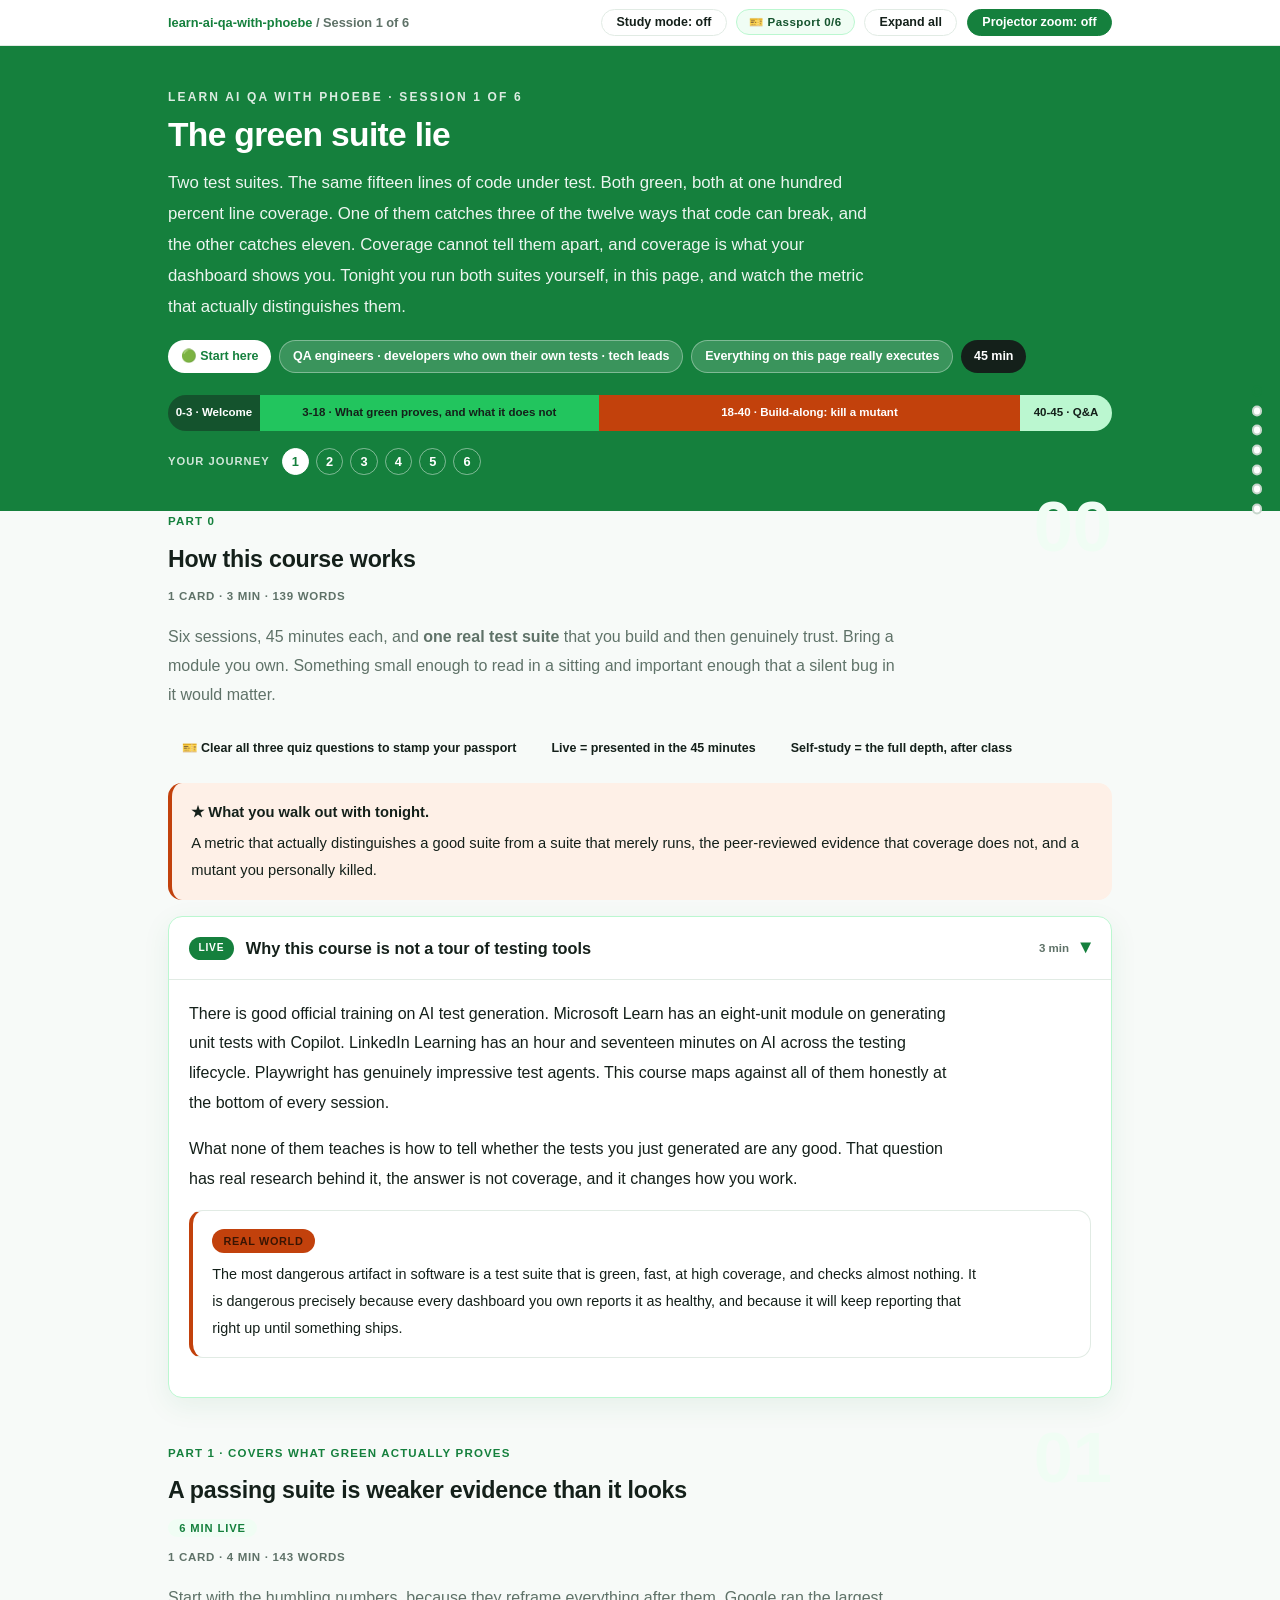
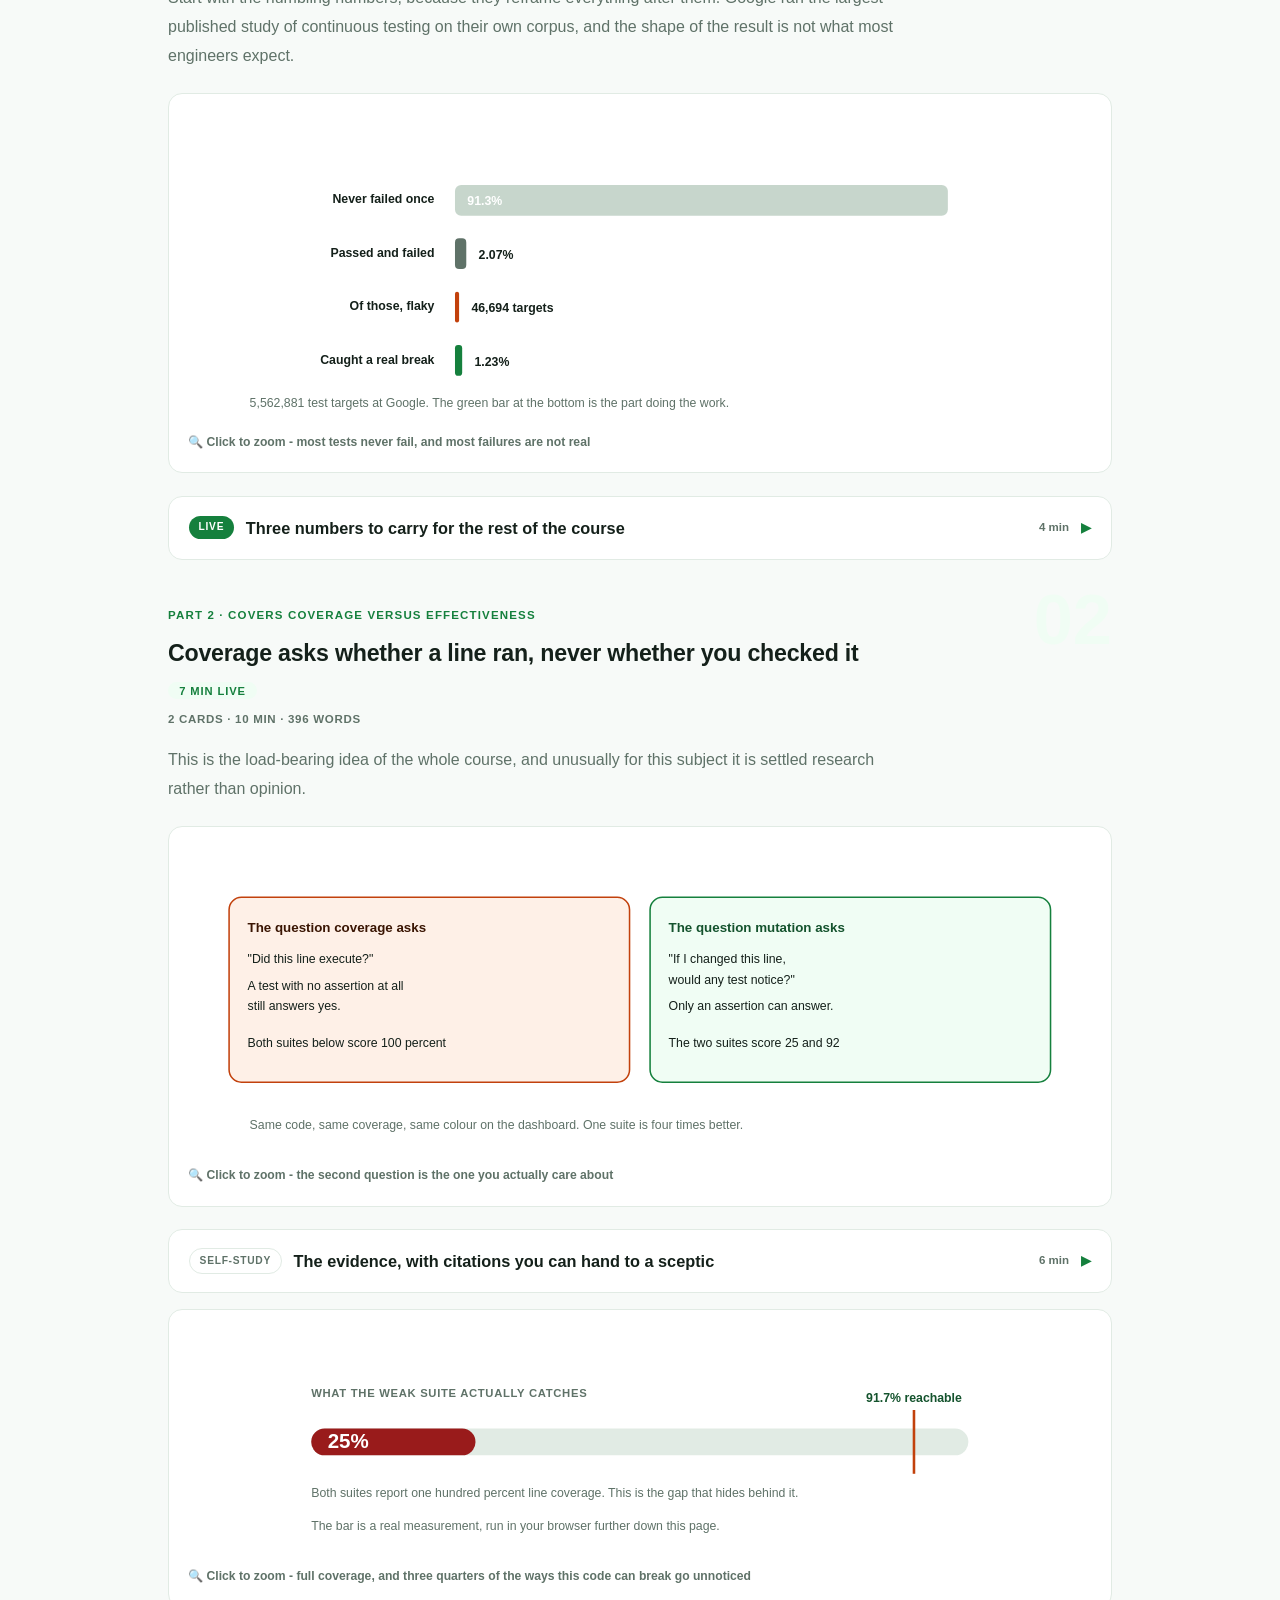
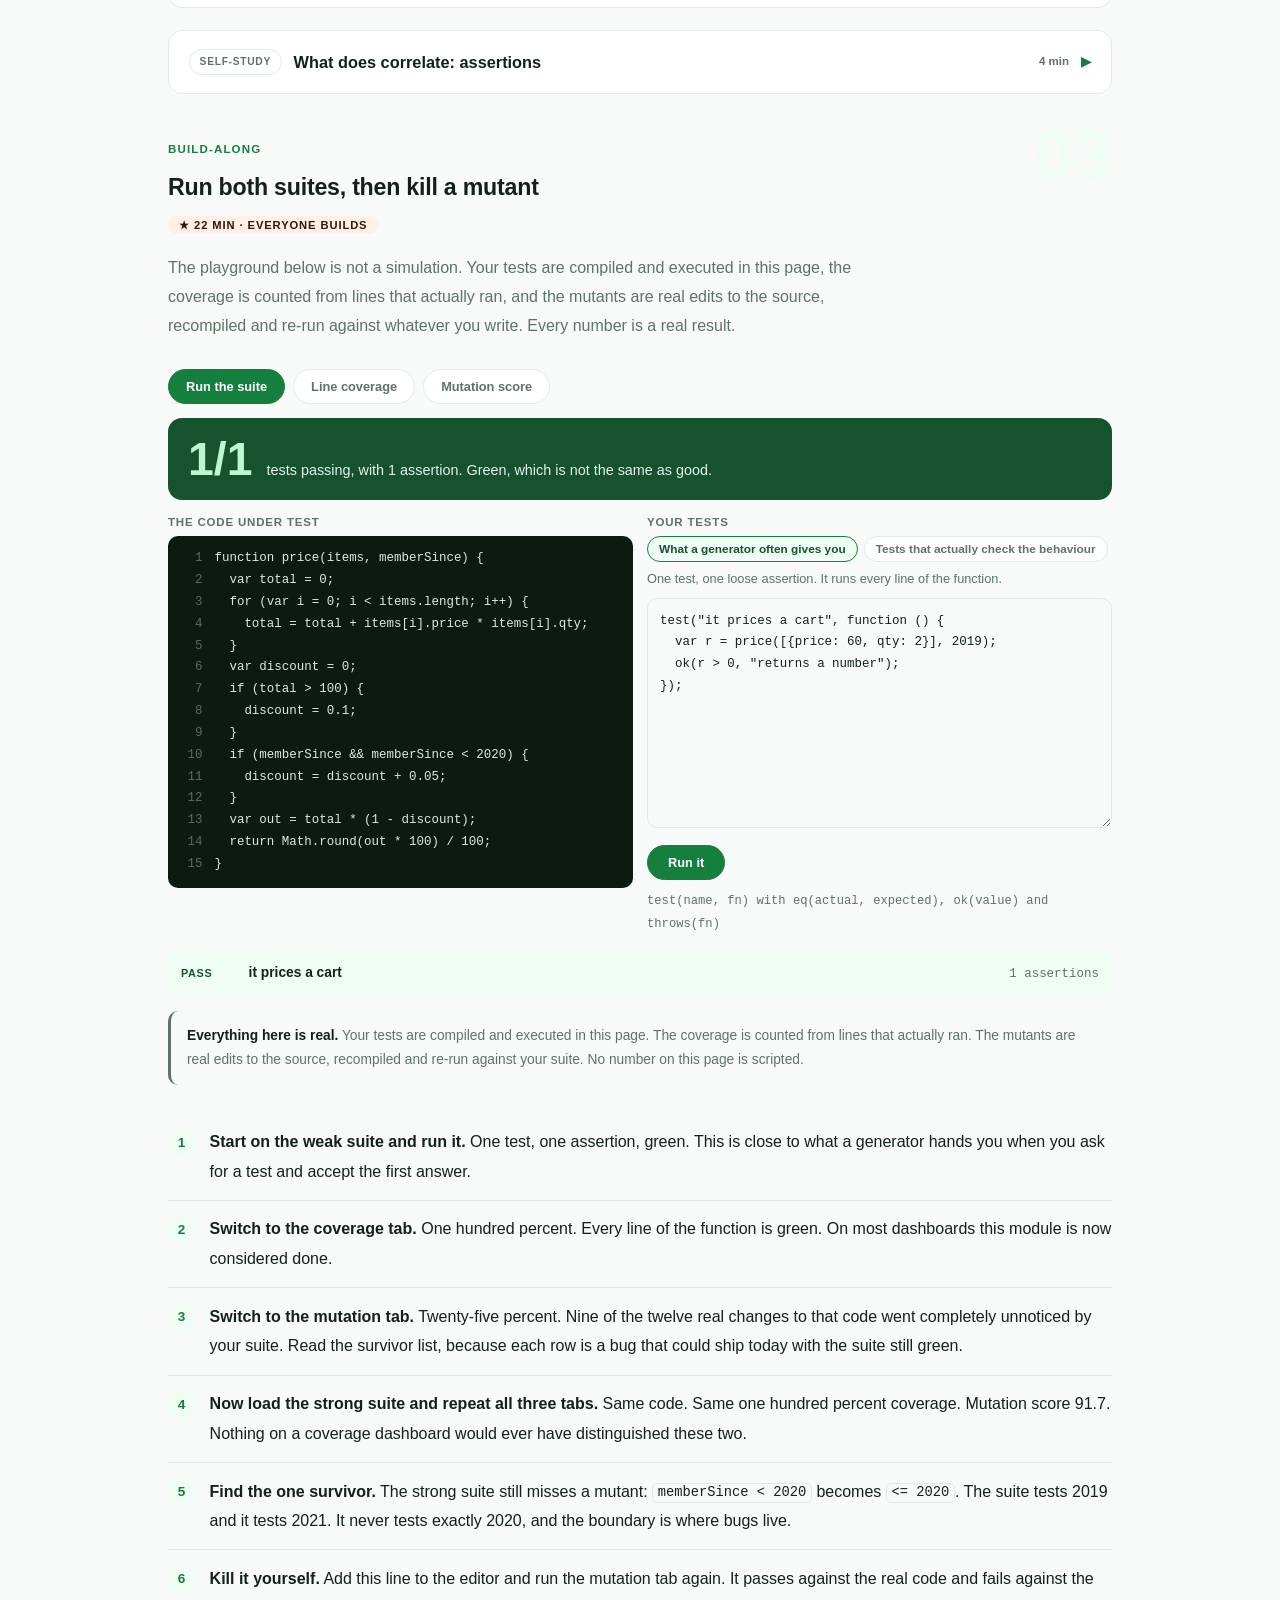
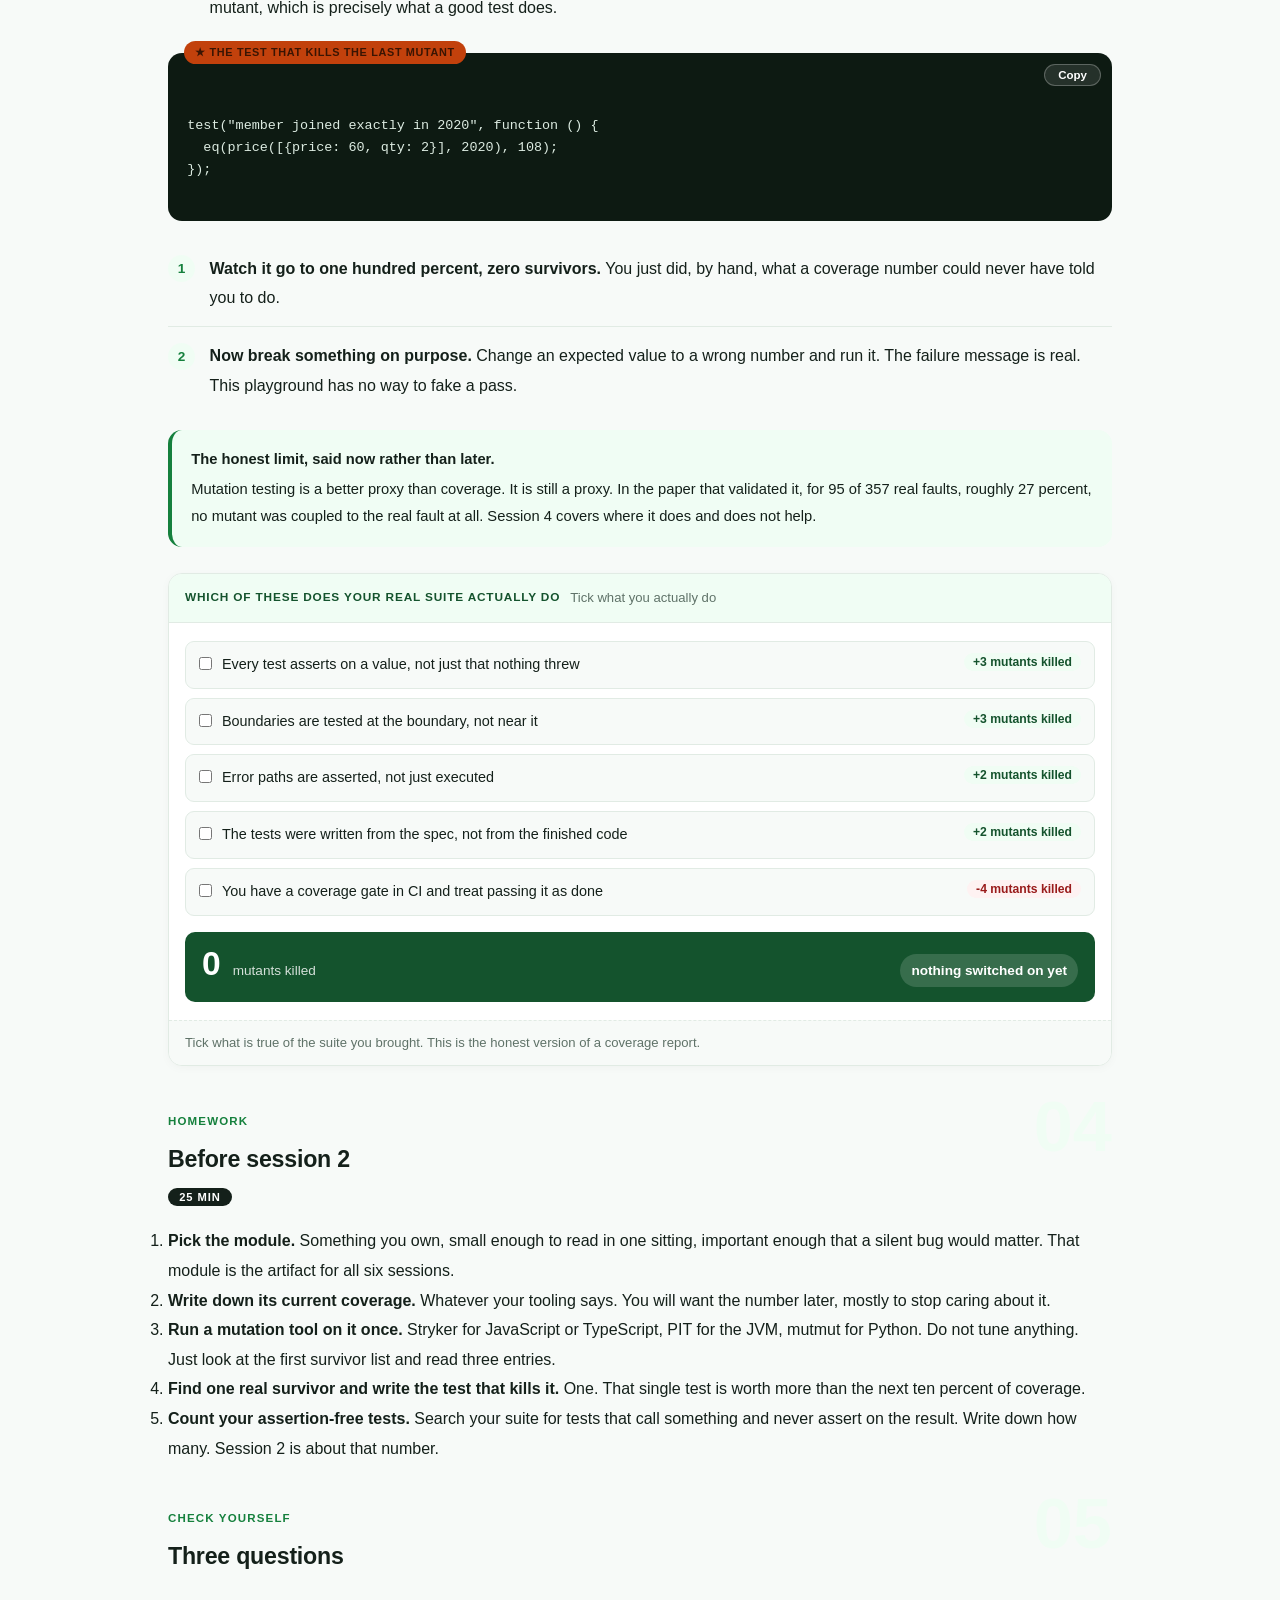
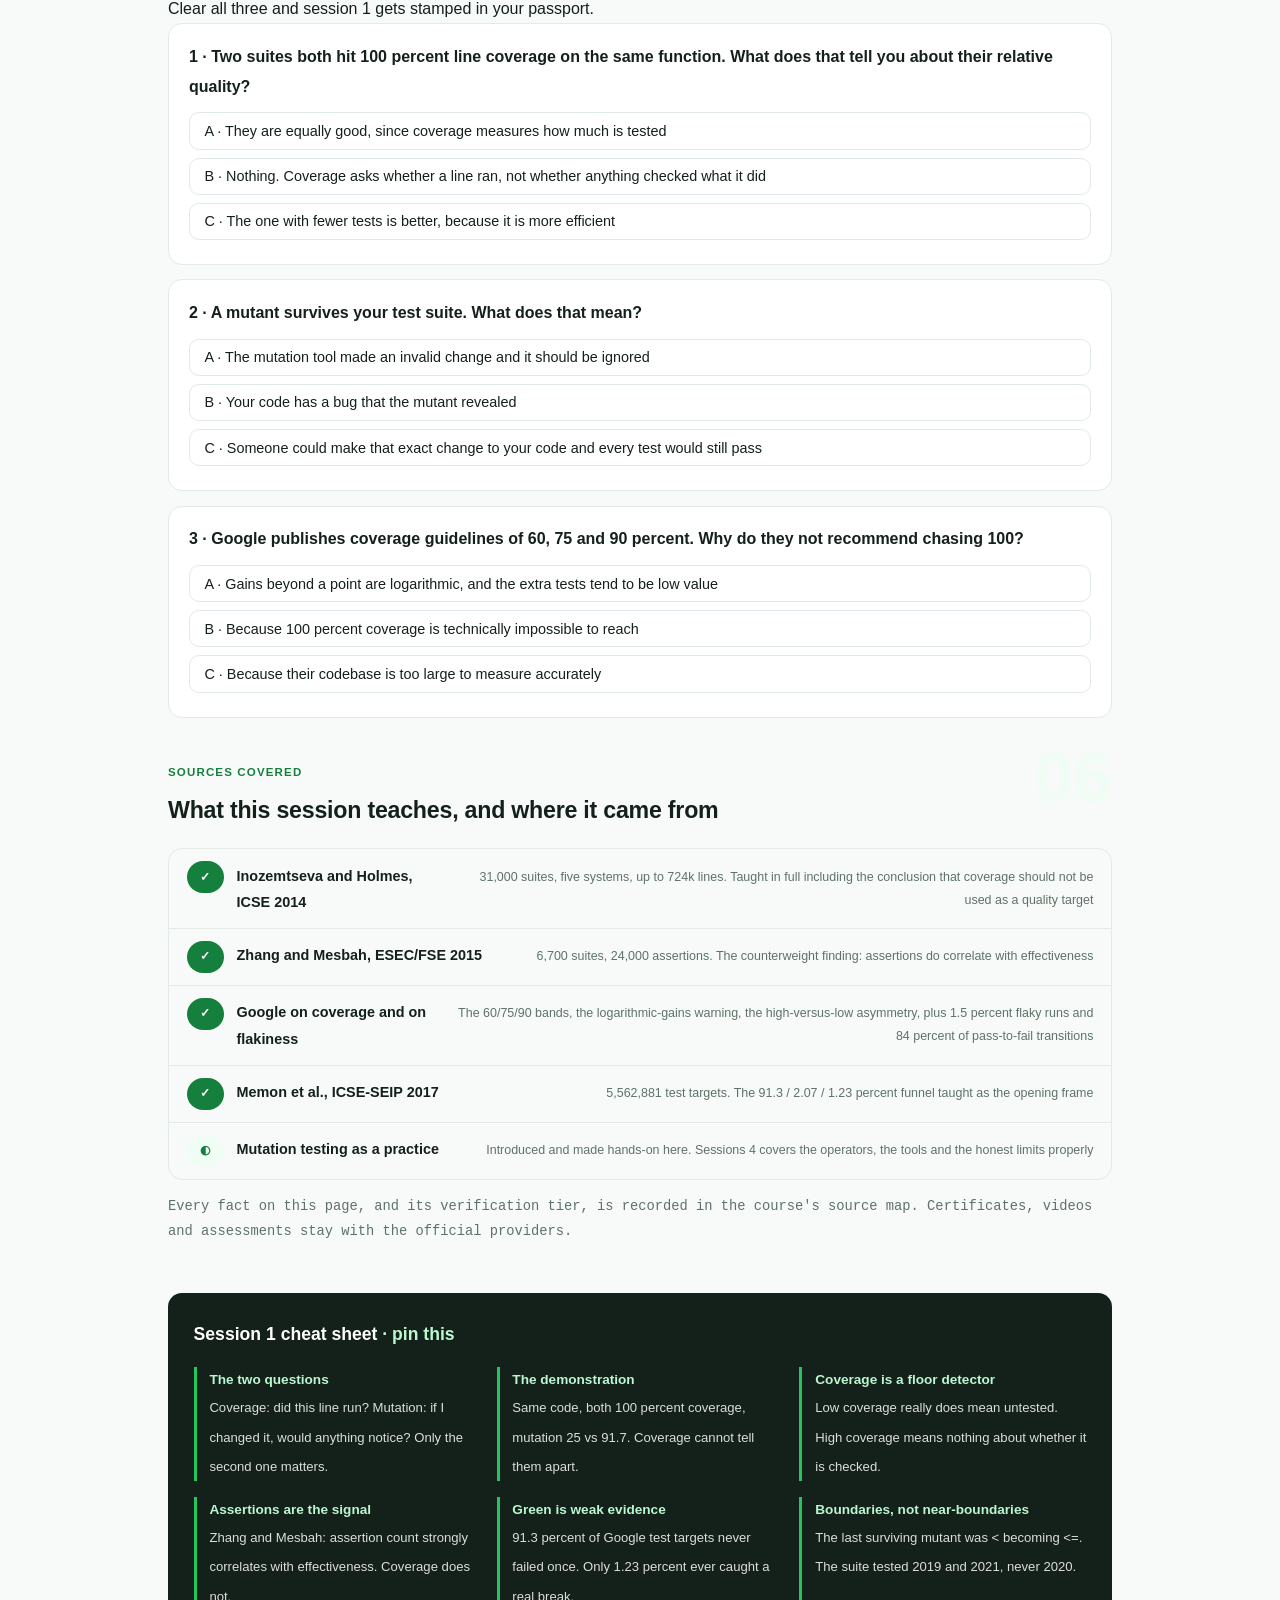
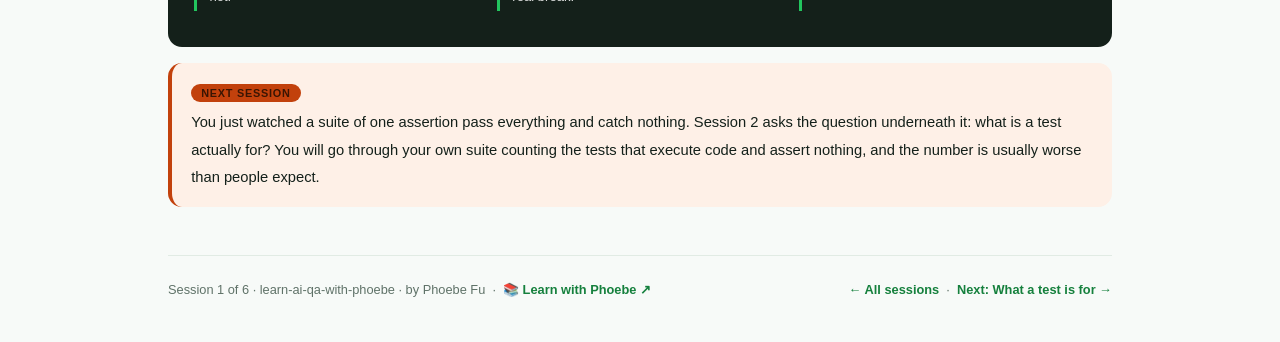
==== commit 1a22cc98: "Session pages: remove the internal source-map path A session page is a page a learner reads, so a bu" ====
--- a/courses/01-the-green-suite-lie.html
+++ b/courses/01-the-green-suite-lie.html
@@ -330,7 +330,7 @@
       <div class="covered-row"><span class="status pill solid">✓</span><span class="name">Memon et al., ICSE-SEIP 2017</span><span class="note">5,562,881 test targets. The 91.3 / 2.07 / 1.23 percent funnel taught as the opening frame</span></div>
       <div class="covered-row"><span class="status pill light">◐</span><span class="name">Mutation testing as a practice</span><span class="note">Introduced and made hands-on here. Sessions 4 covers the operators, the tools and the honest limits properly</span></div>
     </div>
-    <p class="mono" style="margin-top:14px">Full source map with every URL: <span class="mono">materials/official-course-map.md</span> in this repo. Certificates, videos and assessments stay with the official providers.</p>
+    <p class="mono" style="margin-top:14px">Every fact on this page, and its verification tier, is recorded in the course's source map. Certificates, videos and assessments stay with the official providers.</p>
   </section>
 
   <!-- ============ CHEAT SHEET ============ -->
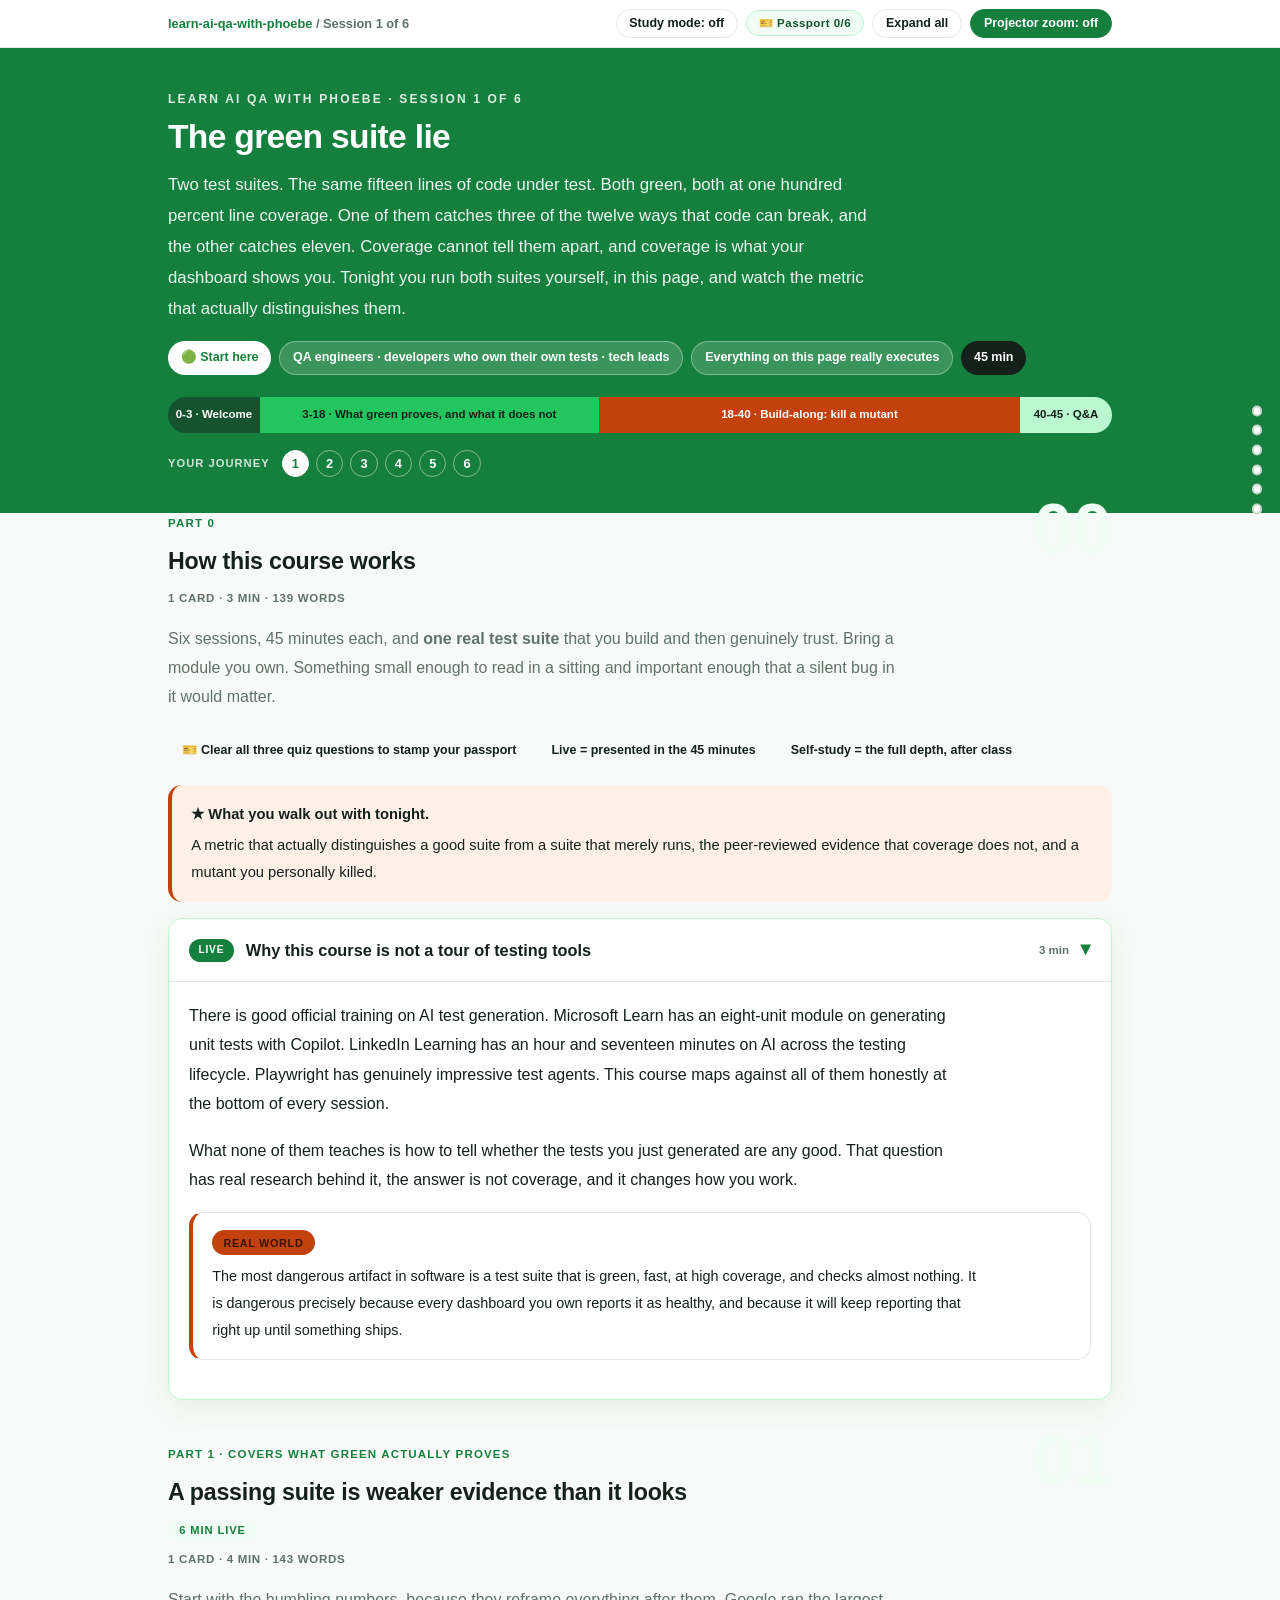
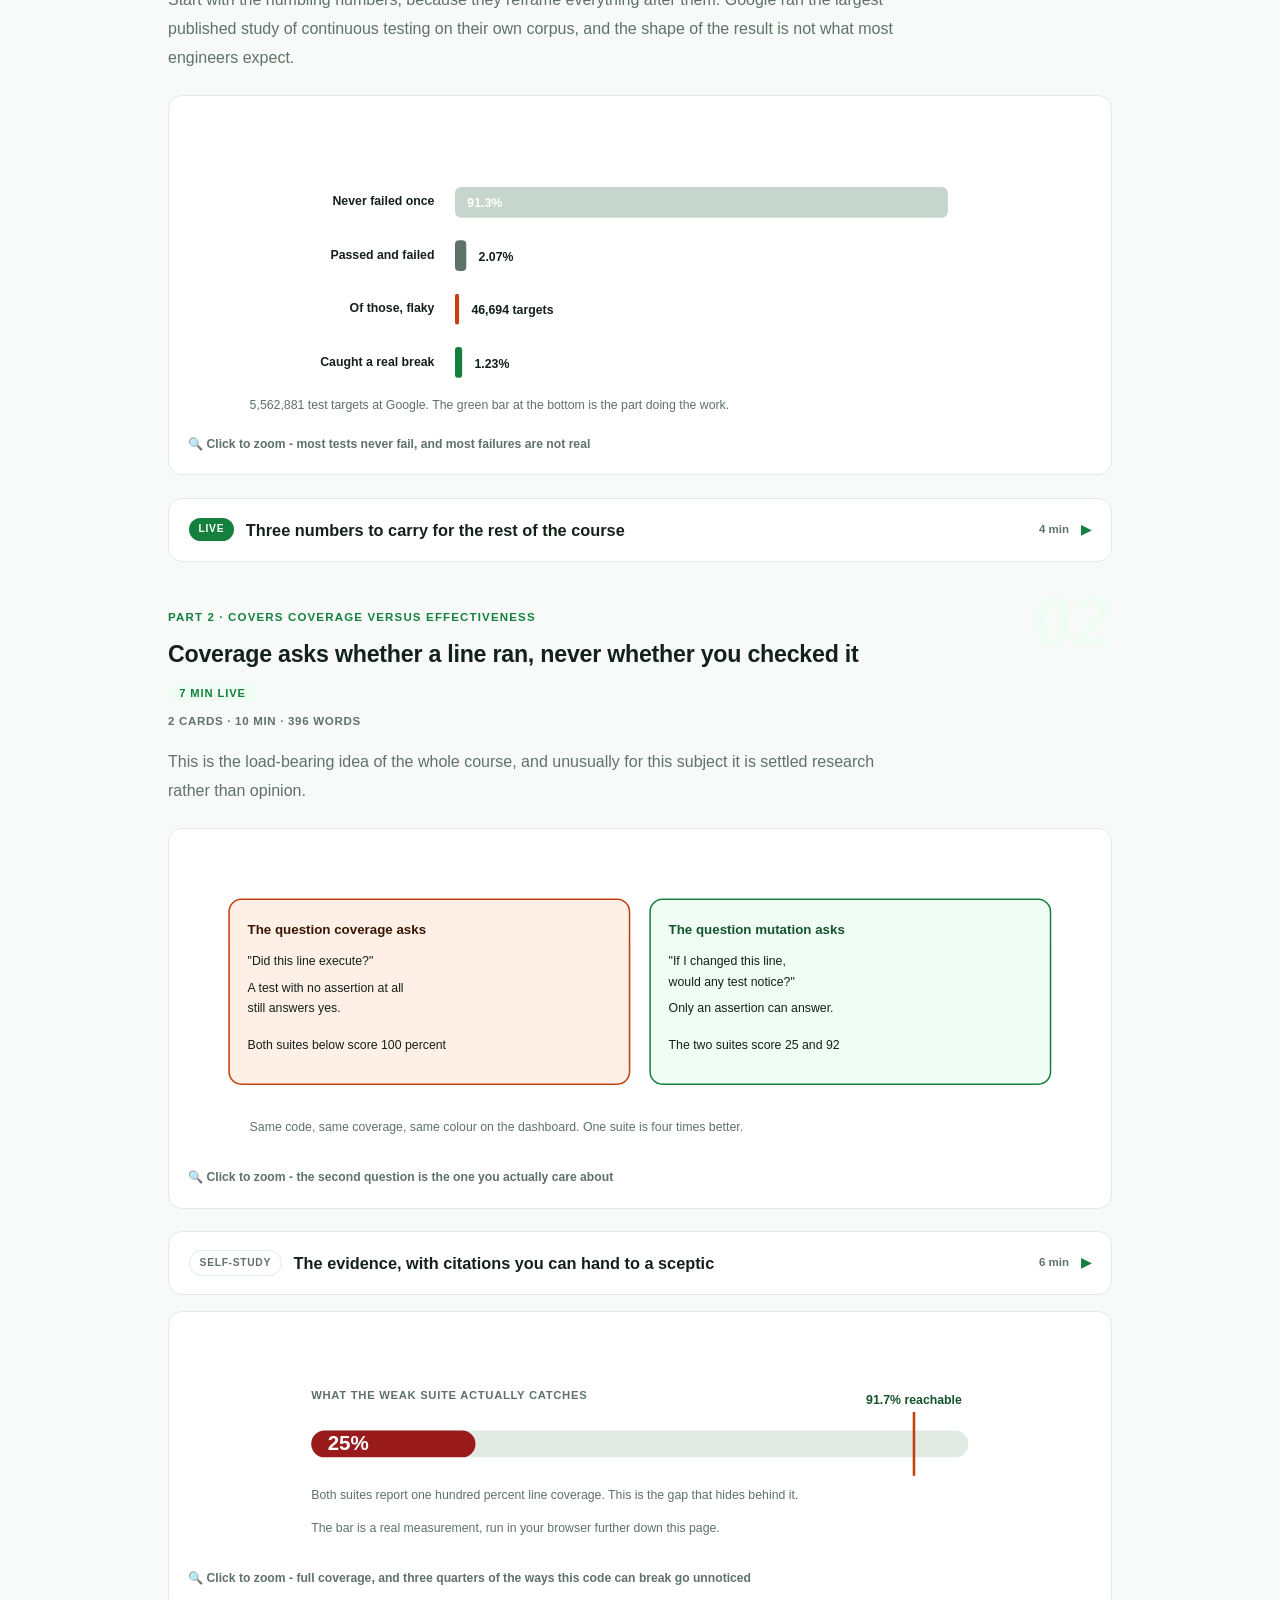
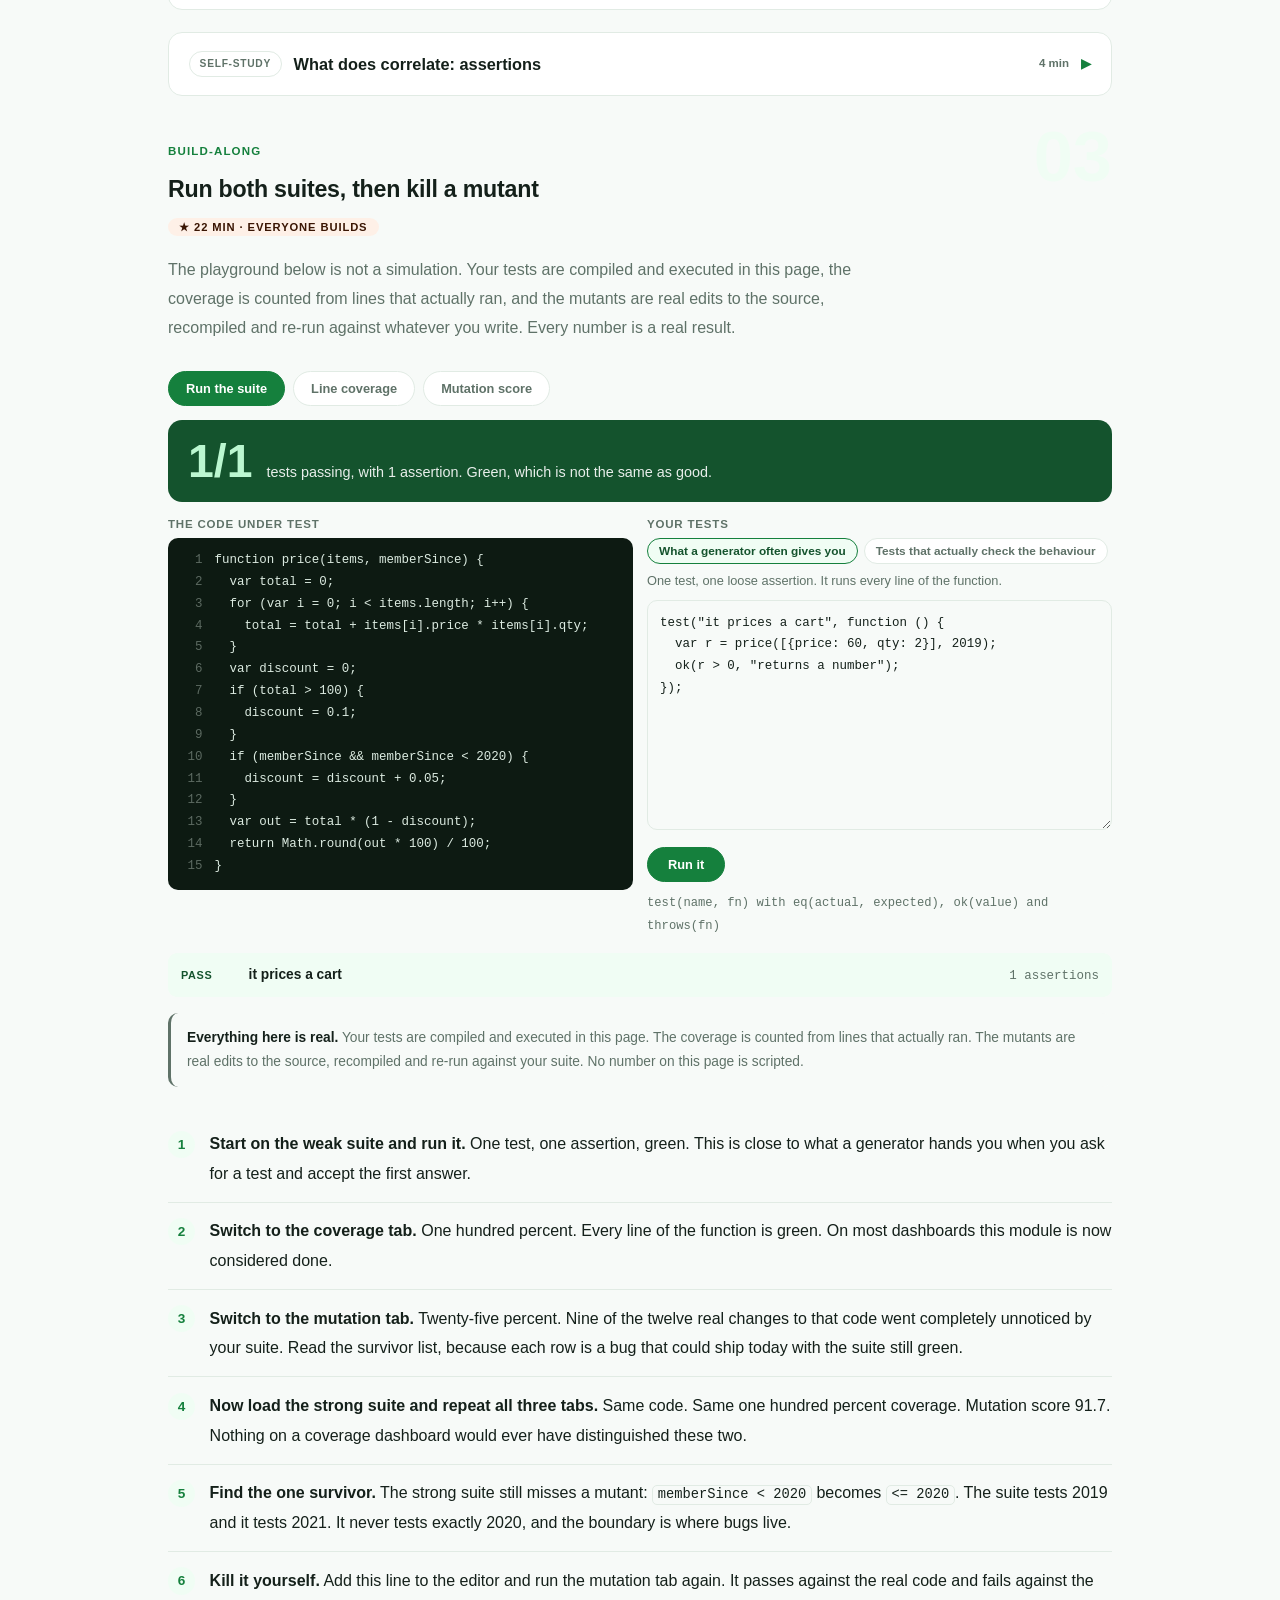
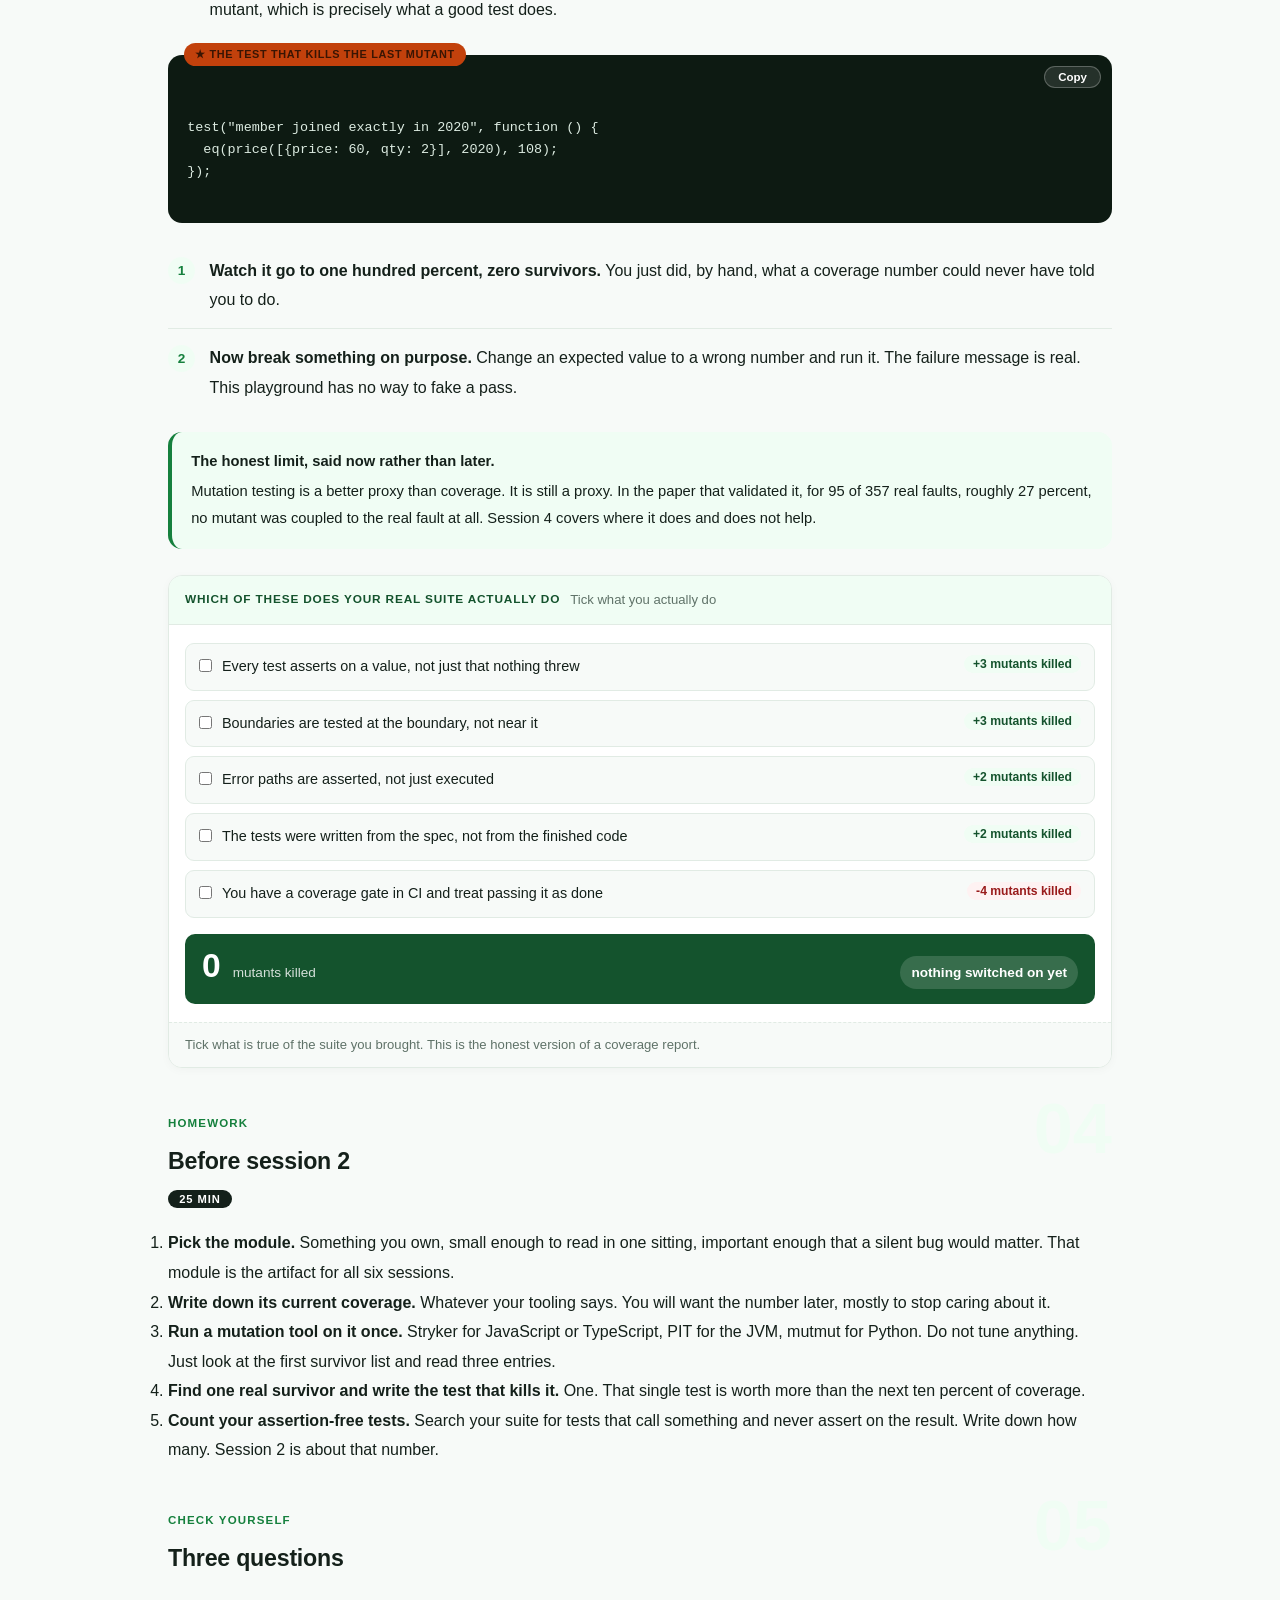
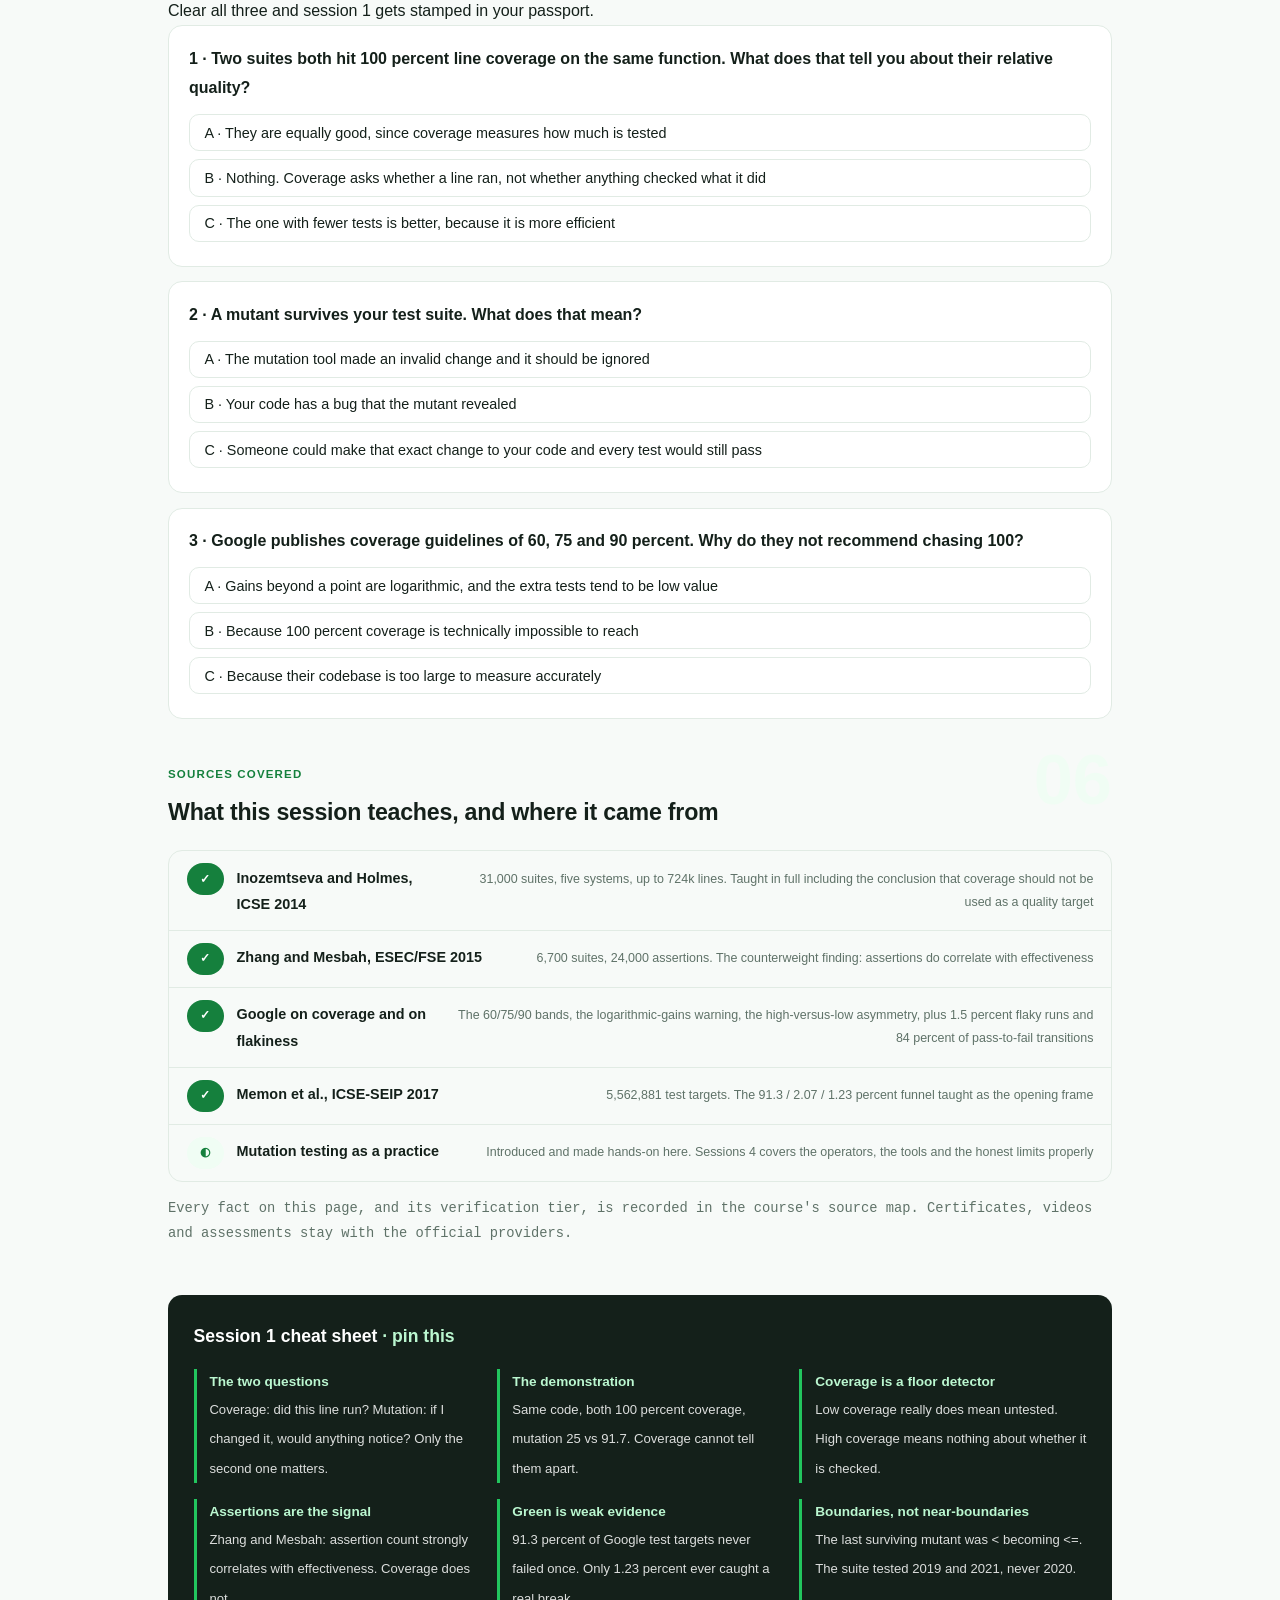
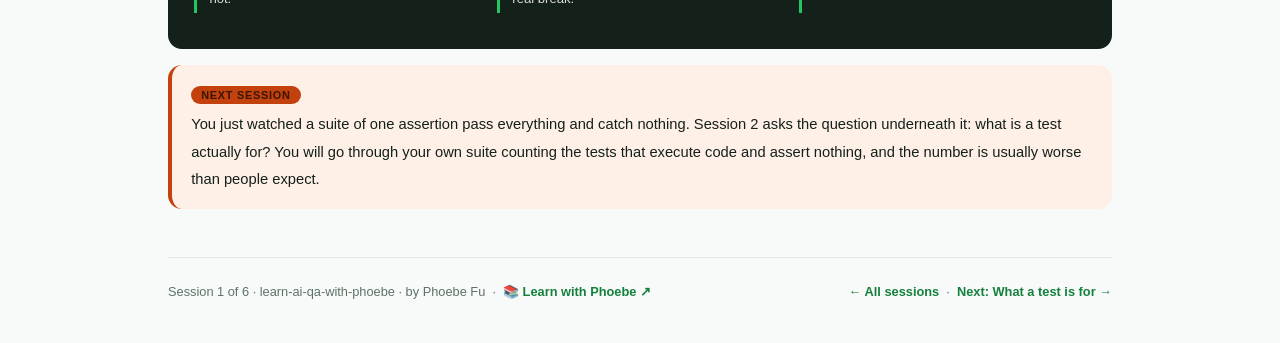
==== commit 0358b09e: "Layout: code boxes stack under step text; toolbar is one row Shared-template defect, live estate-wid" ====
--- a/courses/01-the-green-suite-lie.html
+++ b/courses/01-the-green-suite-lie.html
@@ -19,7 +19,7 @@
 <meta name="twitter:image" content="https://phoebefu6.github.io/learn-ai-qa-with-phoebe/assets/og-cover.png">
 <!-- social:end -->
 <title>Session 1 · The green suite lie - learn ai qa with phoebe</title>
-<link rel="stylesheet" href="../assets/style.css?v=3">
+<link rel="stylesheet" href="../assets/style.css?v=5">
 </head>
 <body>
 
--- a/assets/style.css
+++ b/assets/style.css
@@ -86,8 +86,9 @@
   border-bottom: 1px solid var(--hairline);
   padding: .55rem 0;
 }
-.toolbar .wrap { display: flex; align-items: center; gap: .6rem; }
-.toolbar .crumb { font-size: .8rem; color: var(--muted); font-weight: 600; margin-right: auto; }
+.toolbar .wrap { display: flex; align-items: center; gap: .5rem; flex-wrap: nowrap; }
+.toolbar .crumb { font-size: .8rem; color: var(--muted); font-weight: 600; margin-right: auto; min-width: 0; white-space: nowrap; overflow: hidden; text-overflow: ellipsis; }
+.toolbar .btn { white-space: nowrap; flex: none; padding: .38rem .8rem; font-size: .78rem; line-height: 1.2; }
 .toolbar .crumb a { color: var(--indigo); text-decoration: none; }
 .btn {
   border: 1px solid var(--hairline);
@@ -287,11 +288,15 @@
 /* ---------- demo steps ---------- */
 .steps { counter-reset: step; margin: .6rem 0 1rem; }
 .step {
-  display: flex;
-  gap: .9rem;
+  display: grid;
+  grid-template-columns: max-content minmax(0, 1fr);
+  column-gap: .9rem;
+  row-gap: .2rem;
   padding: .85rem 0;
   border-bottom: .5px solid var(--hairline);
 }
+.step > * { grid-column: 2; min-width: 0; }
+.step > .prompt-box { margin: .8rem 0 .4rem; }
 .step:last-child { border-bottom: none; }
 .step::before {
   counter-increment: step;
@@ -795,7 +800,10 @@
   /* 44px tap targets */
   details.card summary { min-height: 44px; }
   .qopt { min-height: 44px; display: flex; align-items: center; padding: .7rem .9rem; }
-  .toolbar .btn, .pagefoot a { min-height: 44px; display: inline-flex; align-items: center; }
+  .toolbar .btn, .pagefoot a { min-height: 44px; display: inline-flex; align-items: center; justify-content: center; }
+  .toolbar .crumb, .toolbar #zoom-toggle { display: none; }
+  .toolbar .btn { flex: 1 1 0; padding: .3rem .4rem; font-size: .72rem; }
+  table.clean { display: block; overflow-x: auto; -webkit-overflow-scrolling: touch; }
 }
 
 @media (max-width: 640px) {
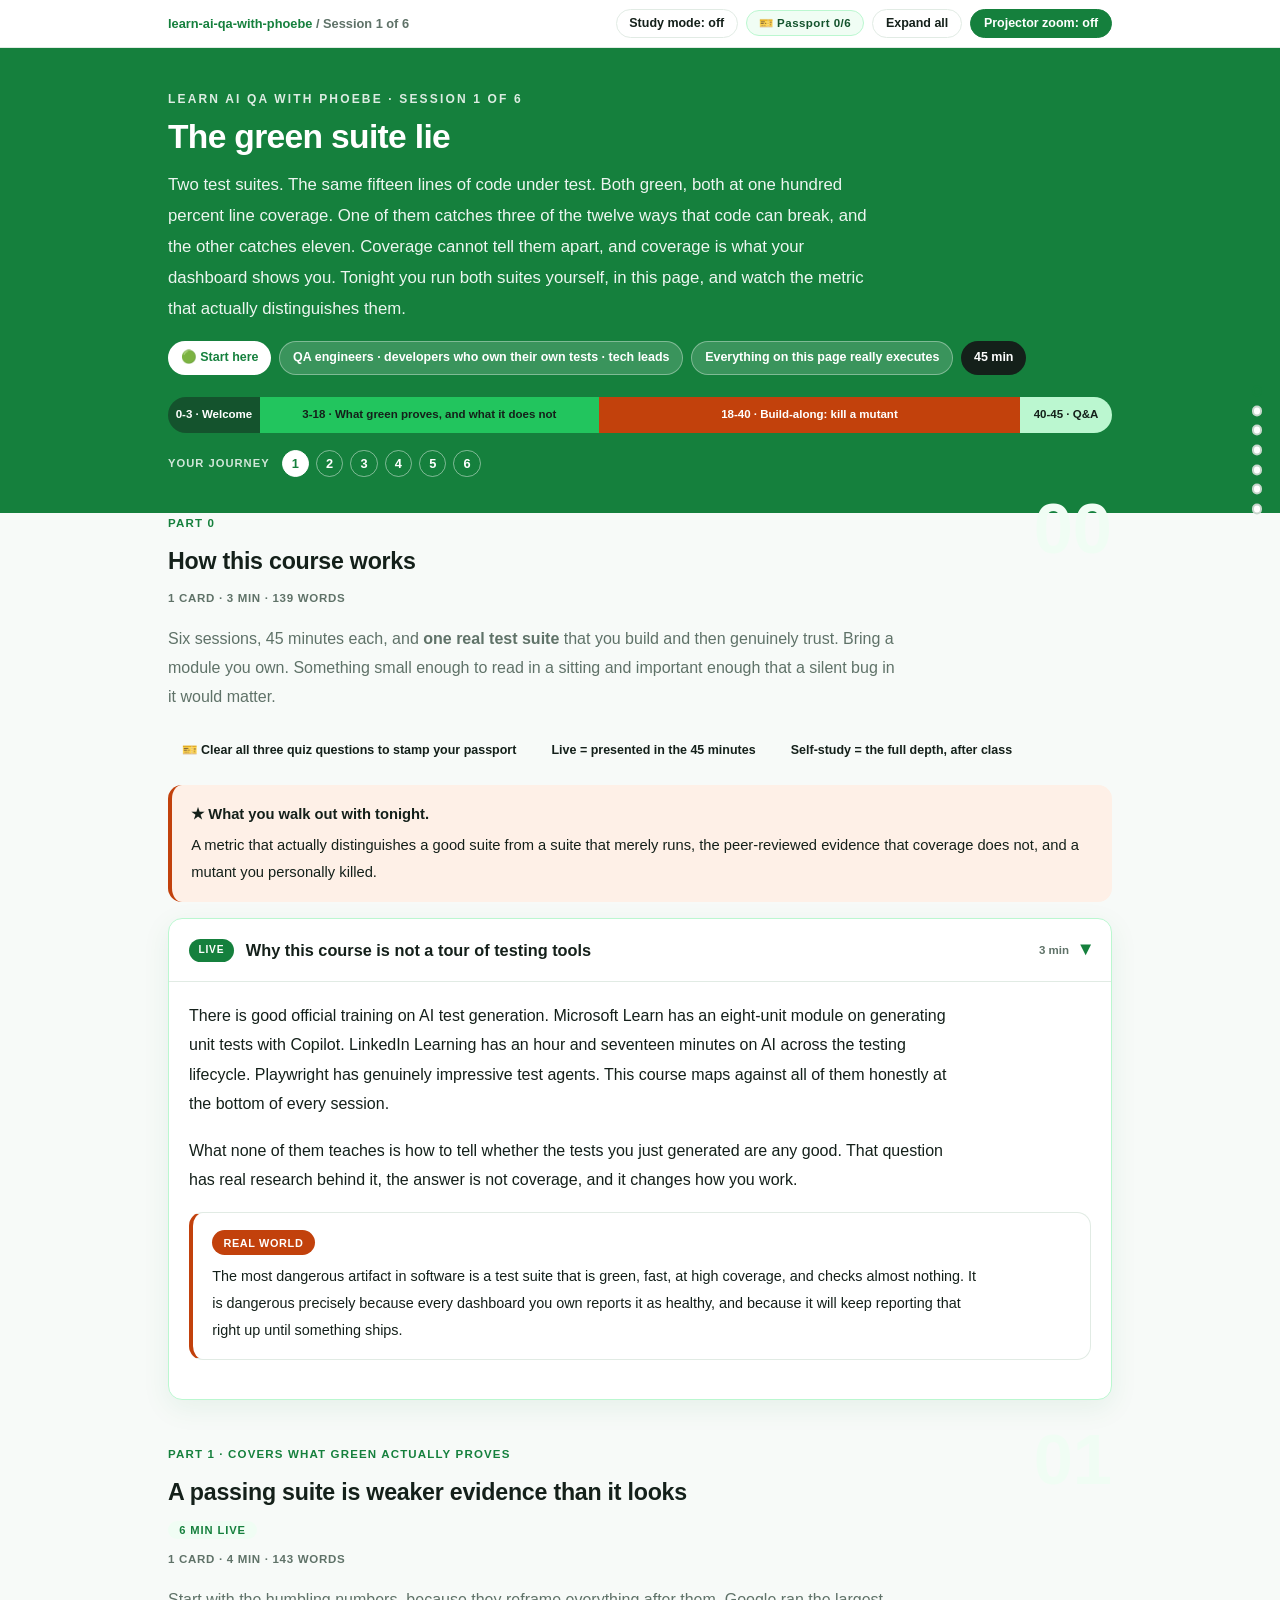
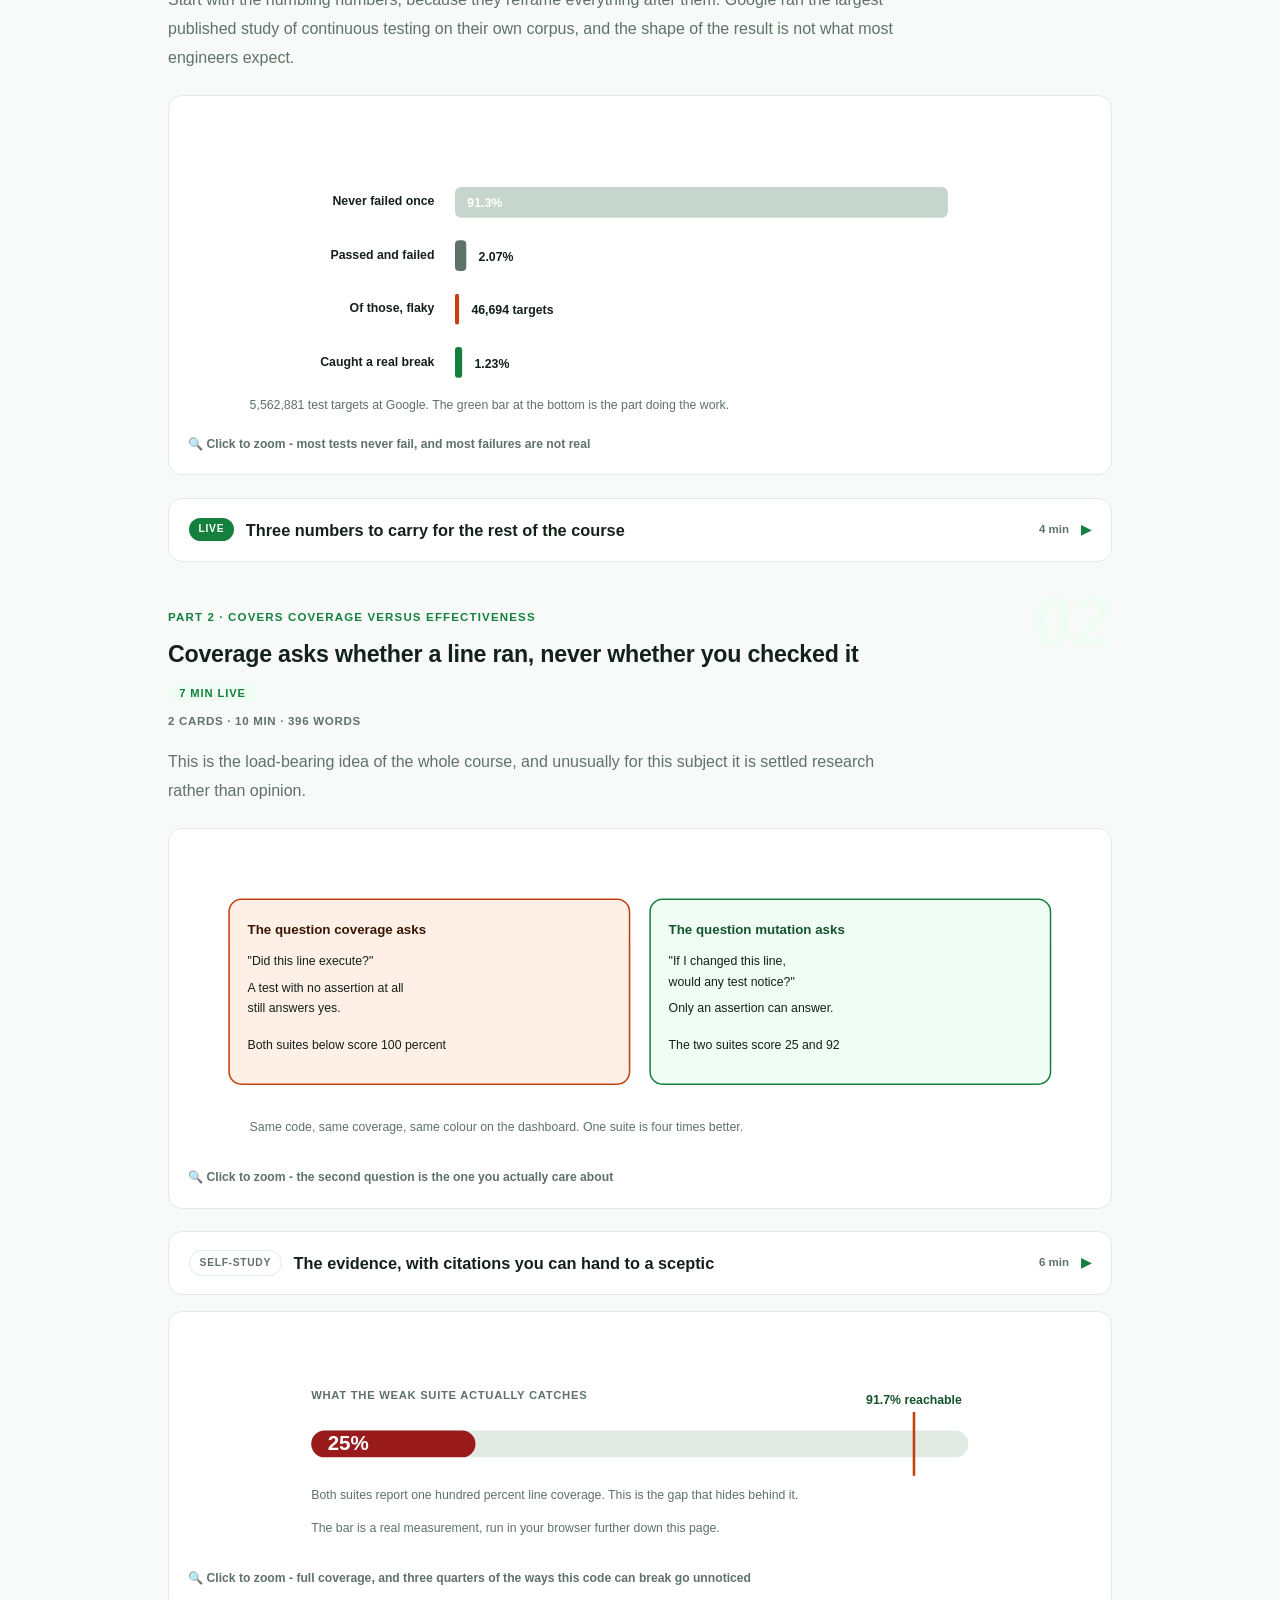
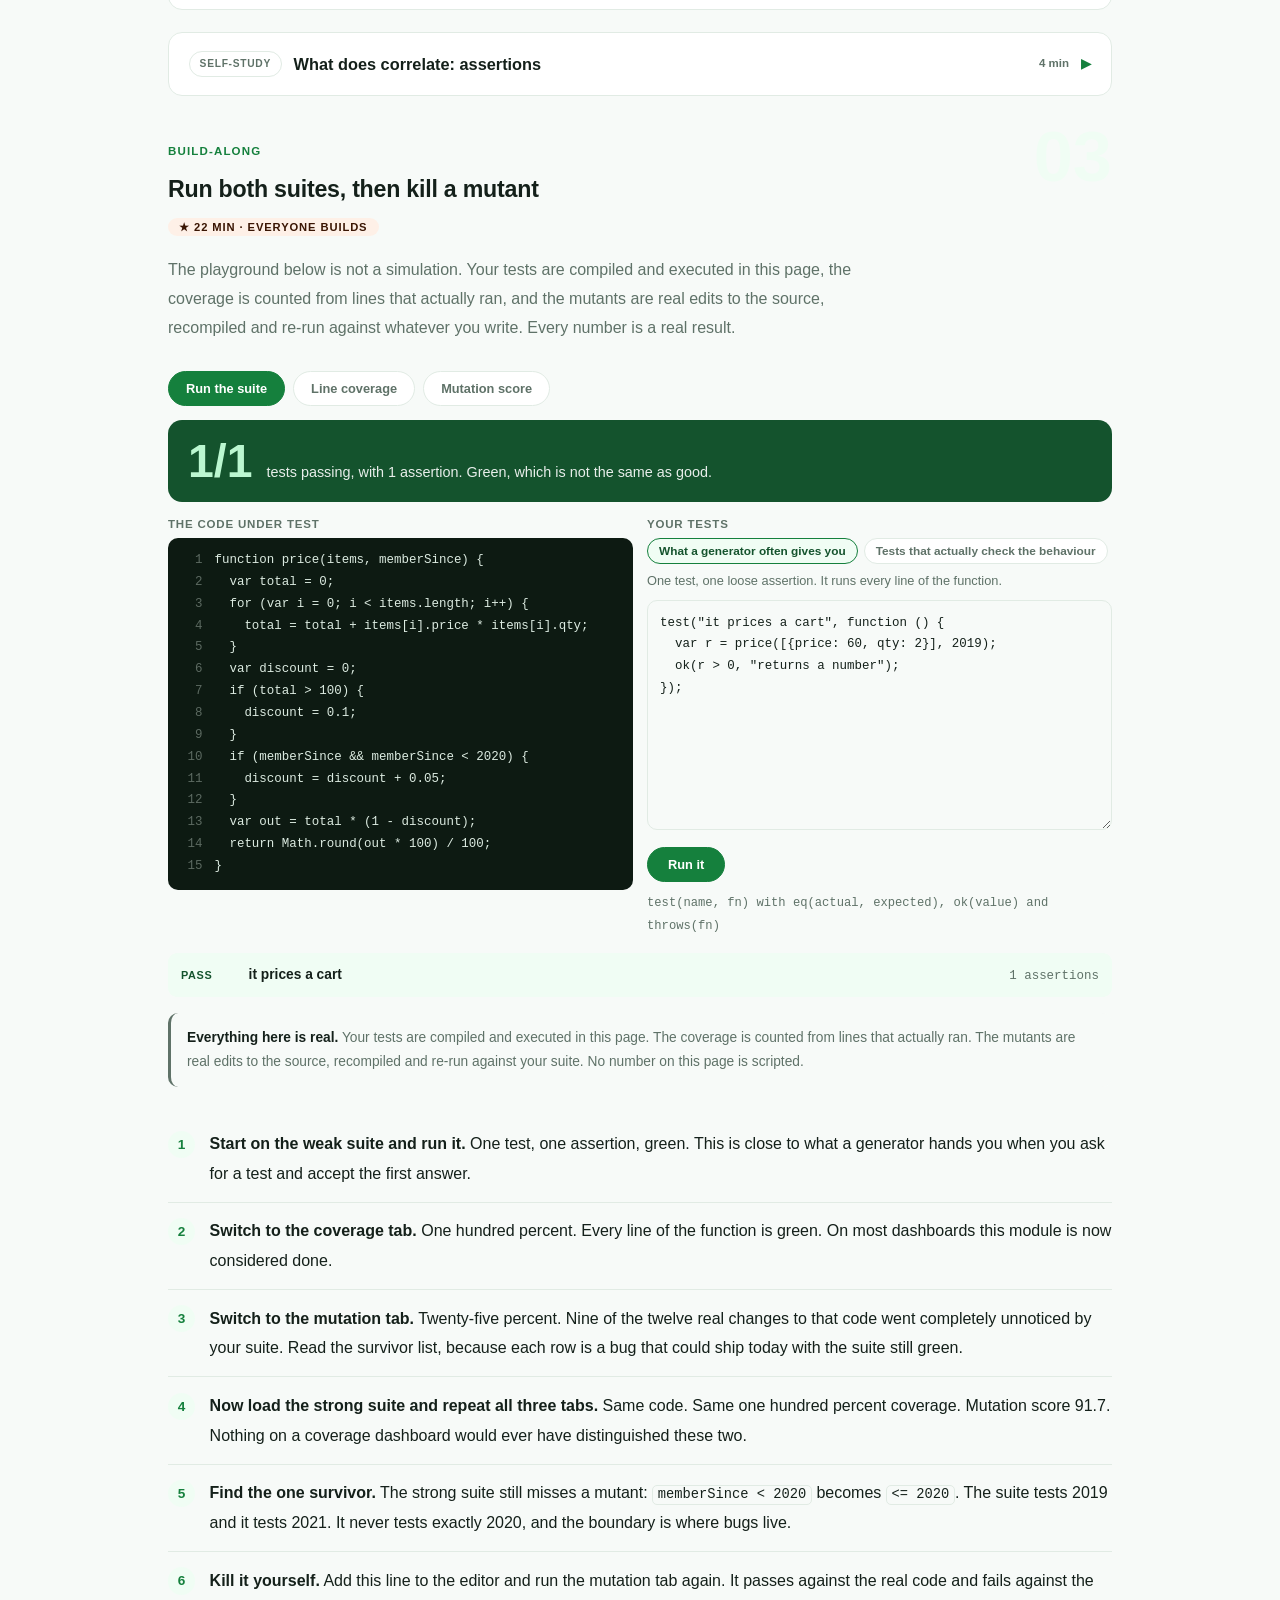
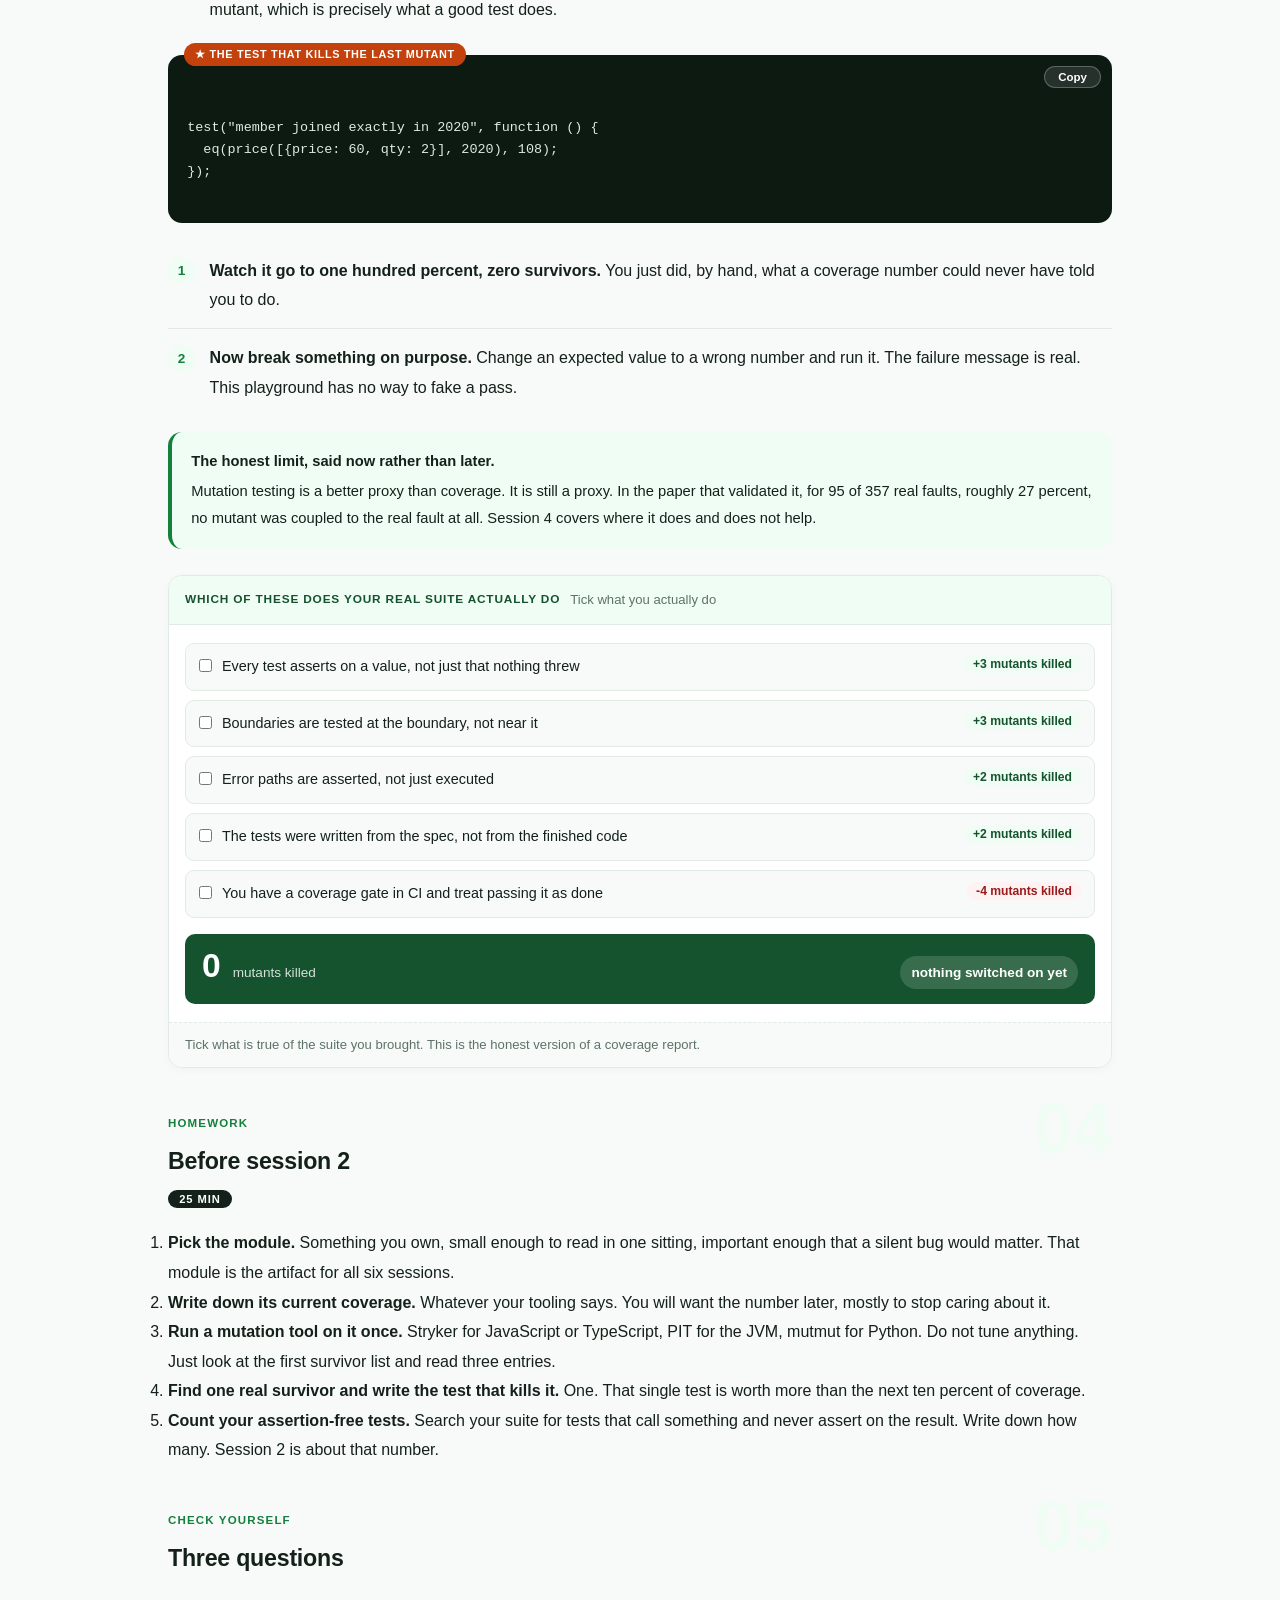
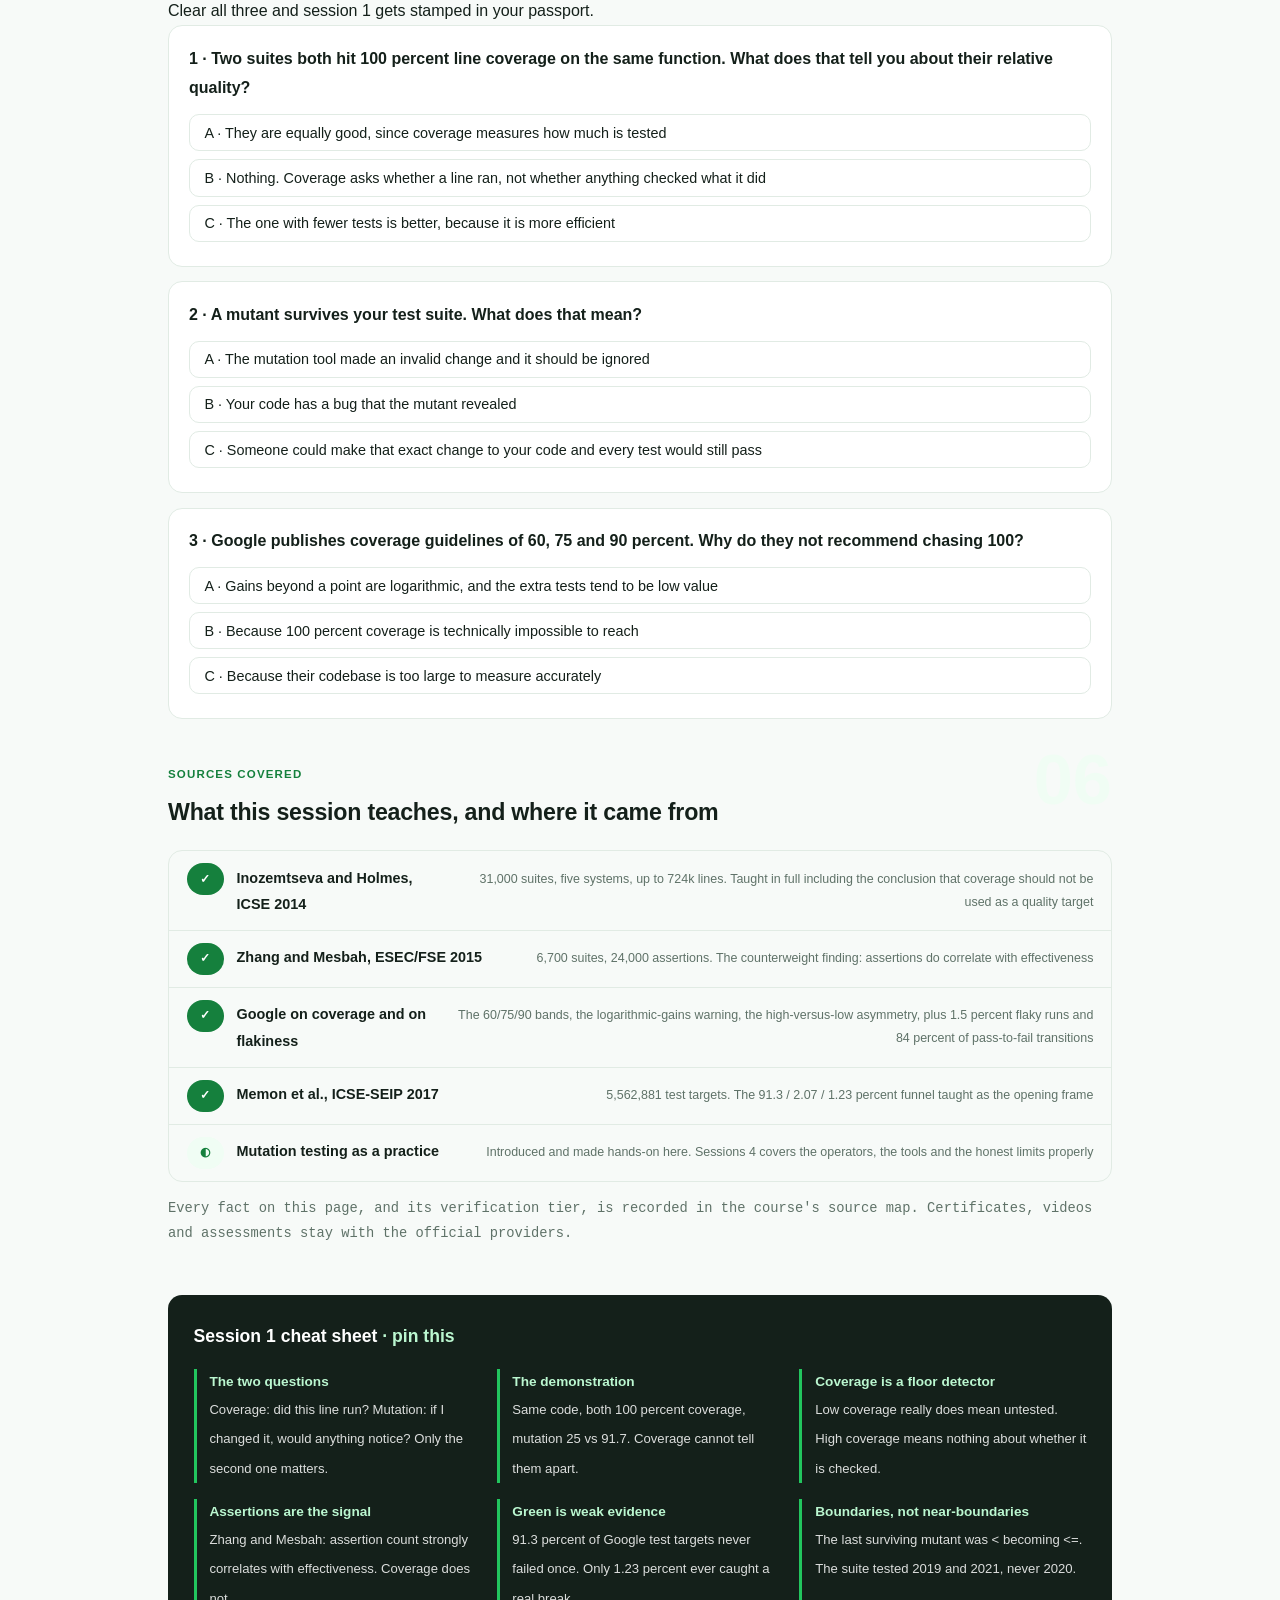
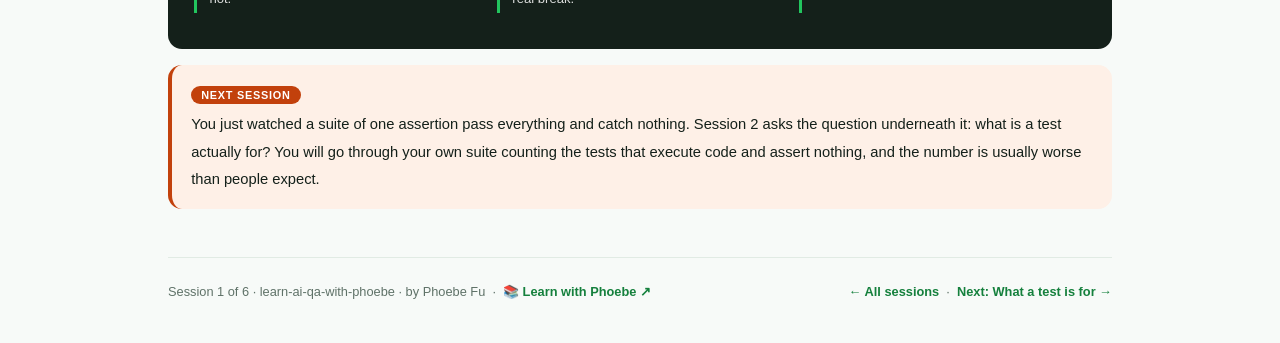
==== commit de2b8522: "Fix unreadable pills and labels: white text on the amber fill The "Real world" pill, build-along ste" ====
--- a/courses/01-the-green-suite-lie.html
+++ b/courses/01-the-green-suite-lie.html
@@ -19,7 +19,7 @@
 <meta name="twitter:image" content="https://phoebefu6.github.io/learn-ai-qa-with-phoebe/assets/og-cover.png">
 <!-- social:end -->
 <title>Session 1 · The green suite lie - learn ai qa with phoebe</title>
-<link rel="stylesheet" href="../assets/style.css?v=5">
+<link rel="stylesheet" href="../assets/style.css?v=6">
 </head>
 <body>
 
--- a/assets/style.css
+++ b/assets/style.css
@@ -208,7 +208,7 @@
 .pill.solid { background: var(--indigo); color: #fff; }
 .pill.light { background: var(--indigo-50); color: var(--indigo); }
 .pill.inkpill { background: var(--ink); color: #fff; }
-.pill.amber, .pill.peach { background: var(--amber); color: var(--amber-ink); }
+.pill.amber, .pill.peach { background: var(--amber); color: #fff; }
 .pill.bare { color: var(--faint); }
 
 /* ---------- 4D grid ---------- */
@@ -266,7 +266,7 @@
   padding: .15rem .7rem;
 }
 .prompt-box.bad .label { background: var(--faint); color: var(--ink); }
-.prompt-box.good .label { background: var(--amber); color: var(--amber-ink); }
+.prompt-box.good .label { background: var(--amber); color: #fff; }
 .copy-btn {
   position: absolute;
   top: .7rem;
@@ -283,7 +283,7 @@
   transition: background .15s ease;
 }
 .copy-btn:hover { background: rgba(255,255,255,.22); }
-.copy-btn.copied { background: var(--amber); border-color: var(--amber); color: var(--amber-ink); }
+.copy-btn.copied { background: var(--amber); border-color: var(--amber); color: #fff; }
 
 /* ---------- demo steps ---------- */
 .steps { counter-reset: step; margin: .6rem 0 1rem; }
@@ -335,7 +335,7 @@
 .callout.example .ex-pill {
   display: inline-block;
   background: var(--amber);
-  color: var(--amber-ink);
+  color: #fff;
   border-radius: 999px;
   padding: .15rem .7rem;
   font-size: .68rem;
@@ -677,7 +677,7 @@
   font-family: inherit; transition: all .14s ease; white-space: nowrap;
 }
 .sql-btn:hover { background: rgba(255,255,255,.2); }
-.sql-btn.sql-run { background: var(--amber); color: var(--amber-ink); border-color: var(--amber); }
+.sql-btn.sql-run { background: var(--amber); color: #fff; border-color: var(--amber); }
 .sql-btn.sql-run:hover { filter: brightness(1.05); }
 .sql-label {
   display: block;
@@ -931,7 +931,7 @@
   z-index: 2;
 }
 .hs-pin:hover { transform: translate(-50%, -50%) scale(1.18); }
-.hs-pin.on { background: var(--amber); color: var(--amber-ink); }
+.hs-pin.on { background: var(--amber); color: #fff; }
 .hs-pin::before {
   content: ""; position: absolute; inset: -7px; border-radius: 999px;
   border: 2px solid var(--indigo); opacity: 0;
@@ -1077,7 +1077,7 @@
   padding: 4px 11px; border-radius: 999px;
   background: rgba(255,255,255,.15);
 }
-.stakes-read .sk-delta.good { background: var(--amber); color: var(--amber-ink); }
+.stakes-read .sk-delta.good { background: var(--amber); color: #fff; }
 .stakes-read .sk-delta.bad { background: #FCA5A5; color: #7f1d1d; }
 
 /* --- 6. scorecard: halfway self-grade ------------------ */
@@ -1113,7 +1113,7 @@
   background: var(--indigo-50); color: var(--indigo-deep);
   border: 1px solid var(--indigo-soft); cursor: default;
 }
-.pp-pill.full { background: var(--amber); color: var(--amber-ink); border-color: var(--amber); }
+.pp-pill.full { background: var(--amber); color: #fff; border-color: var(--amber); }
 .pp-strip { display: flex; gap: 10px; flex-wrap: wrap; margin: 18px 0 6px; }
 .pp-stamp {
   display: flex; flex-direction: column; align-items: center; gap: 6px;
@@ -1140,7 +1140,7 @@
   display: inline-block; margin-bottom: 7px;
   font: 800 0.68rem Inter, sans-serif; letter-spacing: .07em;
   text-transform: uppercase; padding: 3px 10px; border-radius: 999px;
-  background: var(--amber); color: var(--amber-ink);
+  background: var(--amber); color: #fff;
 }
 
 /* --- mobile floor (desktop is the product) ------------- */
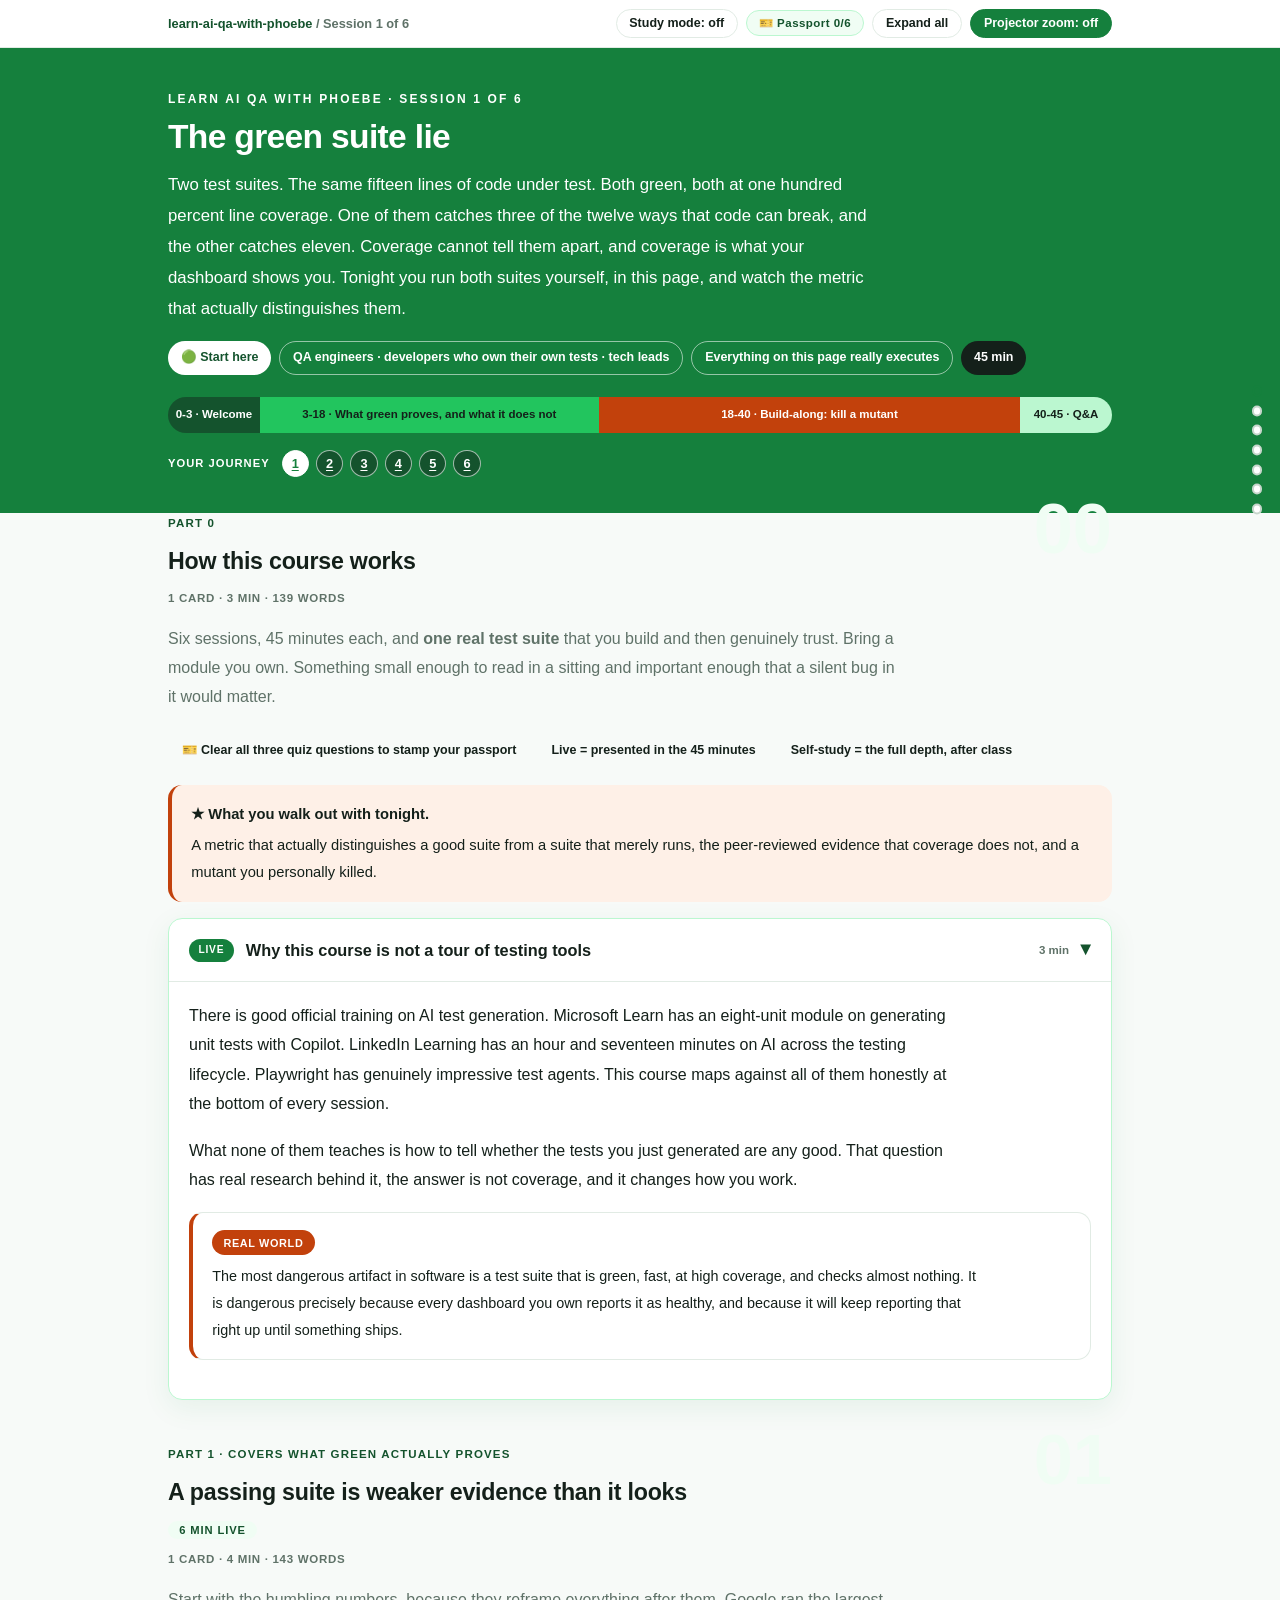
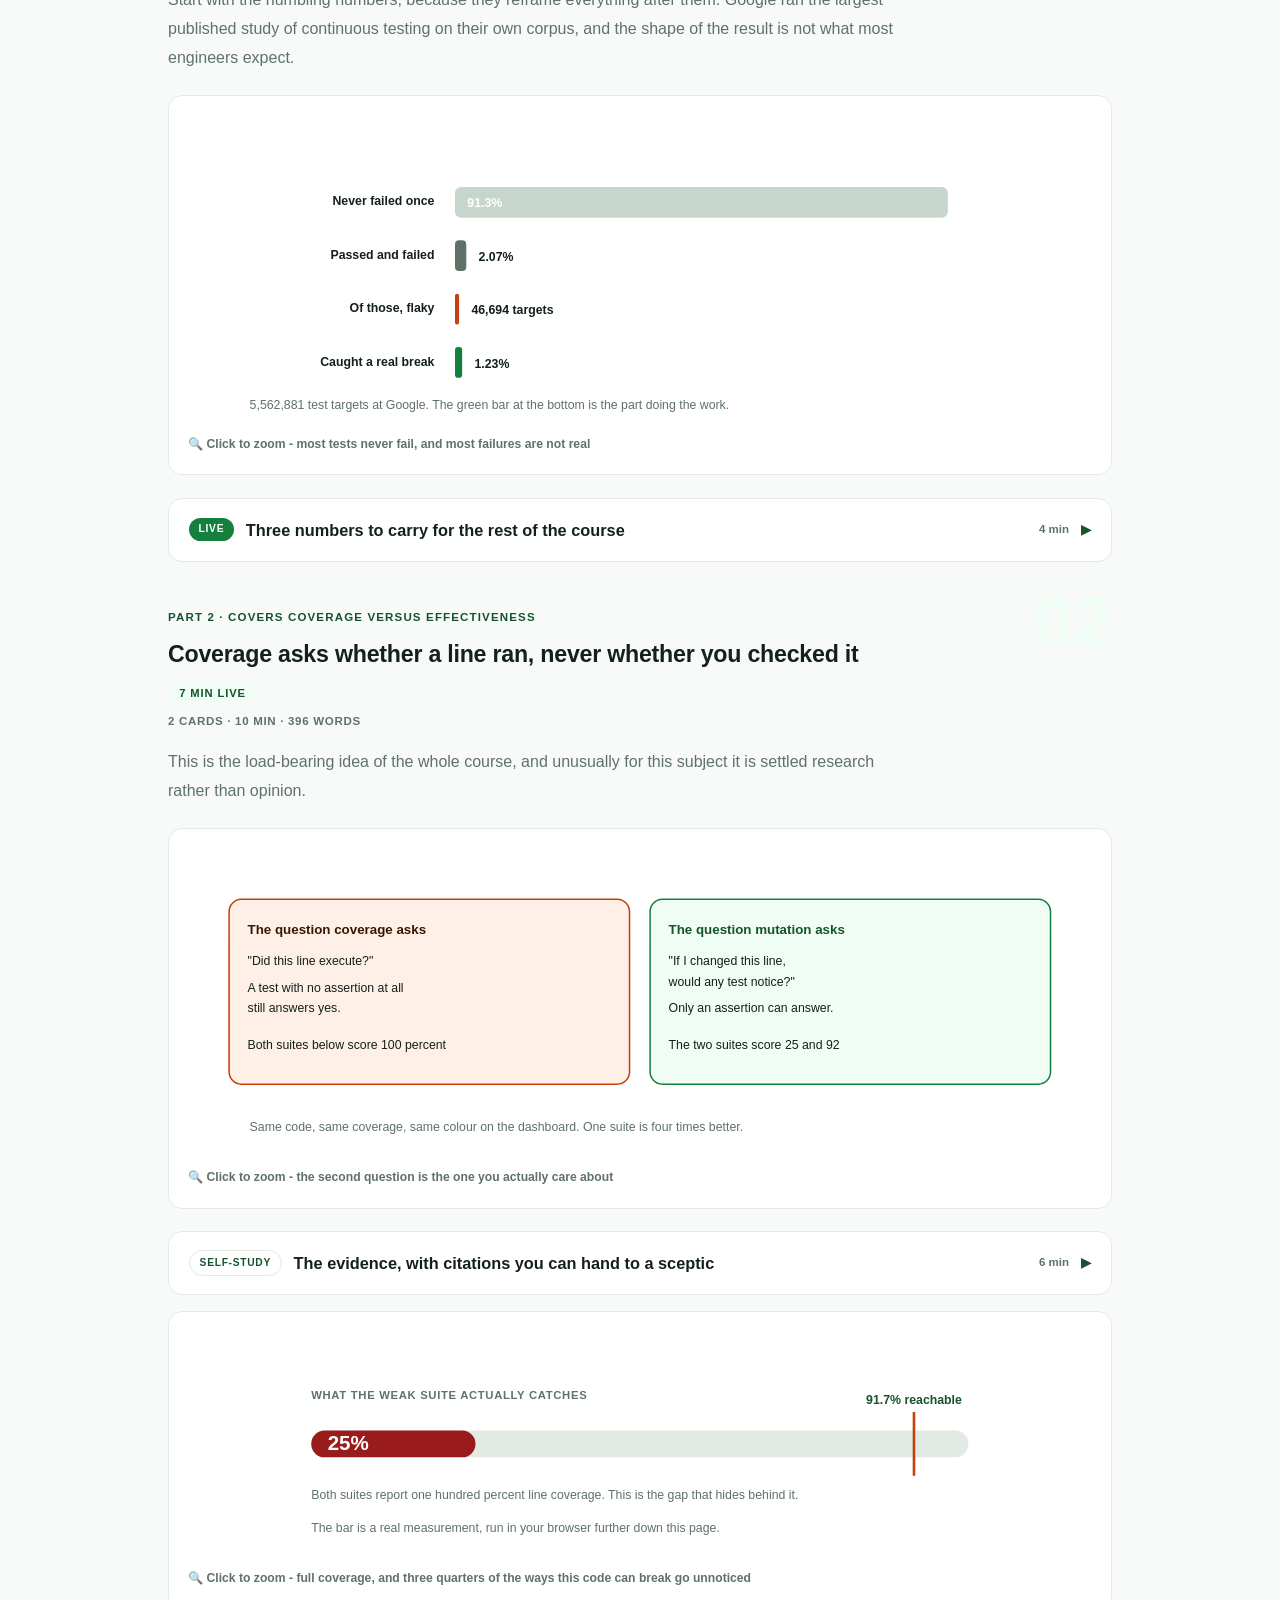
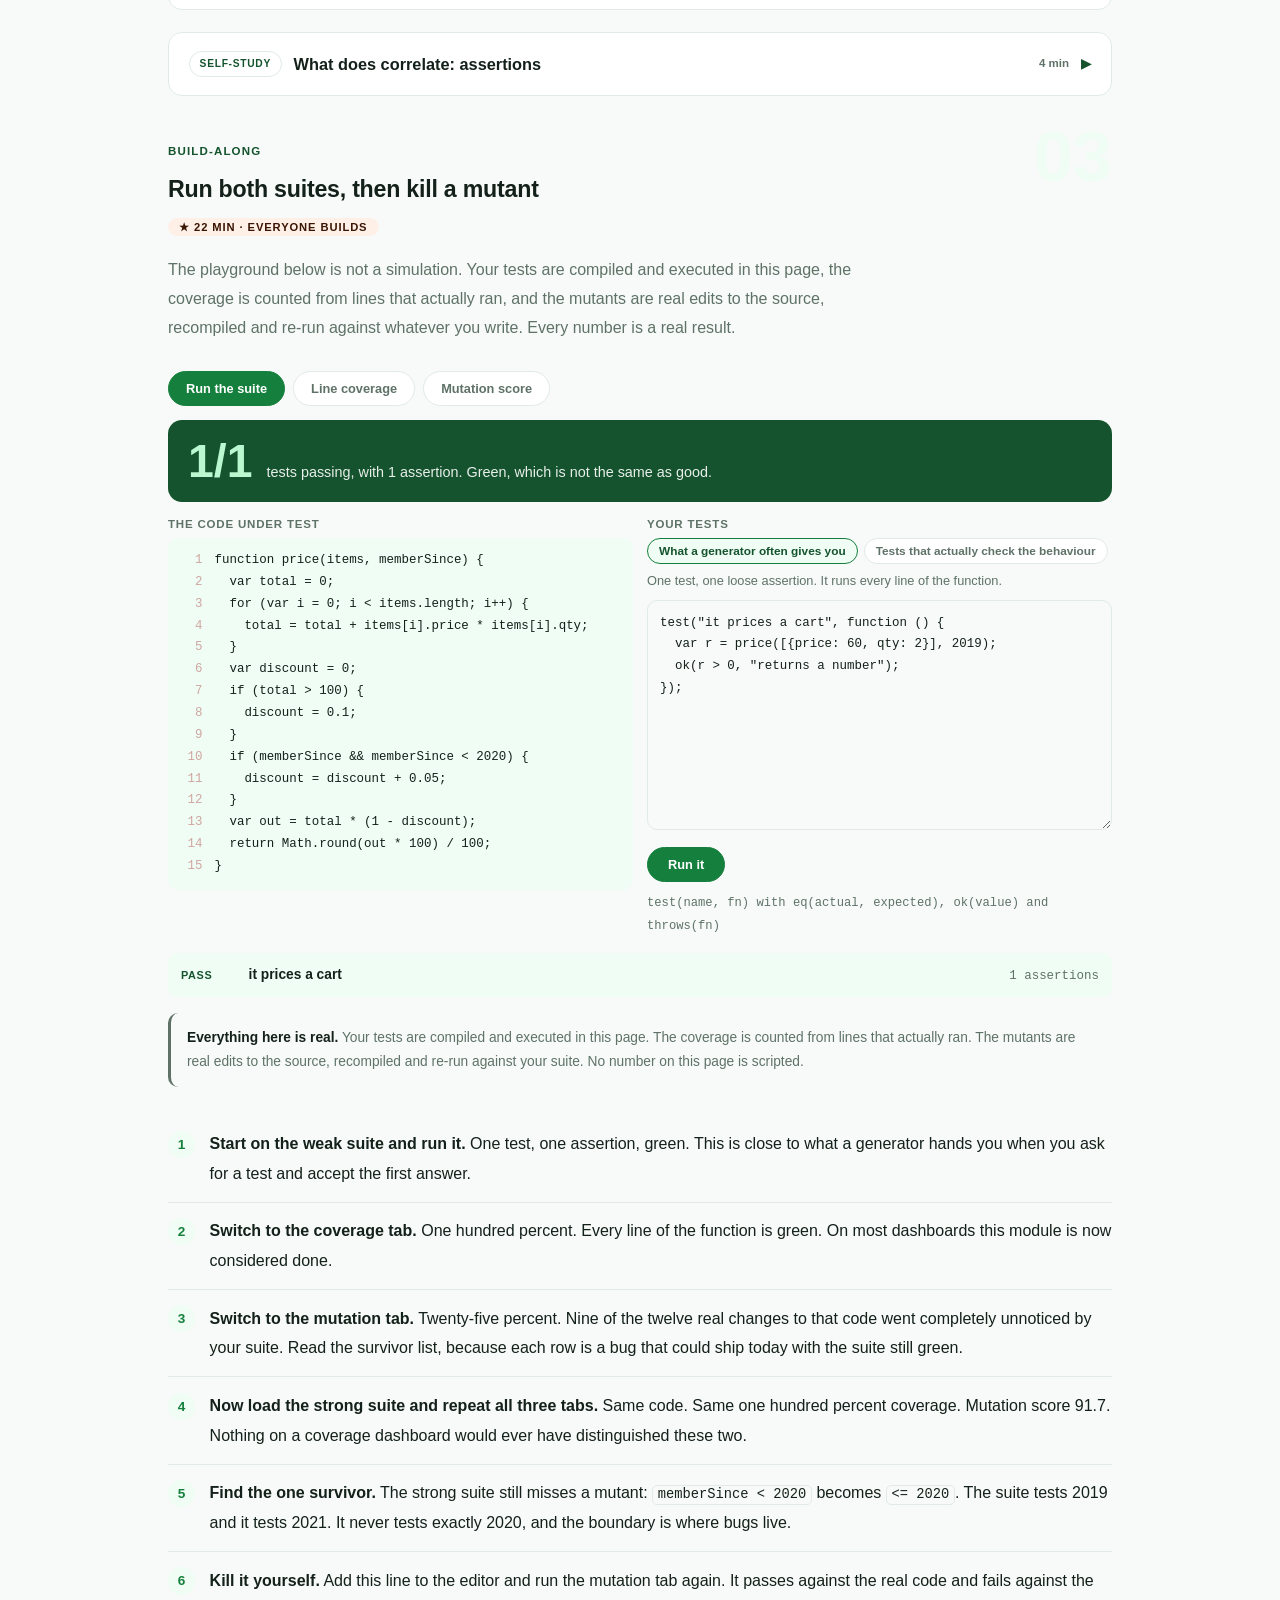
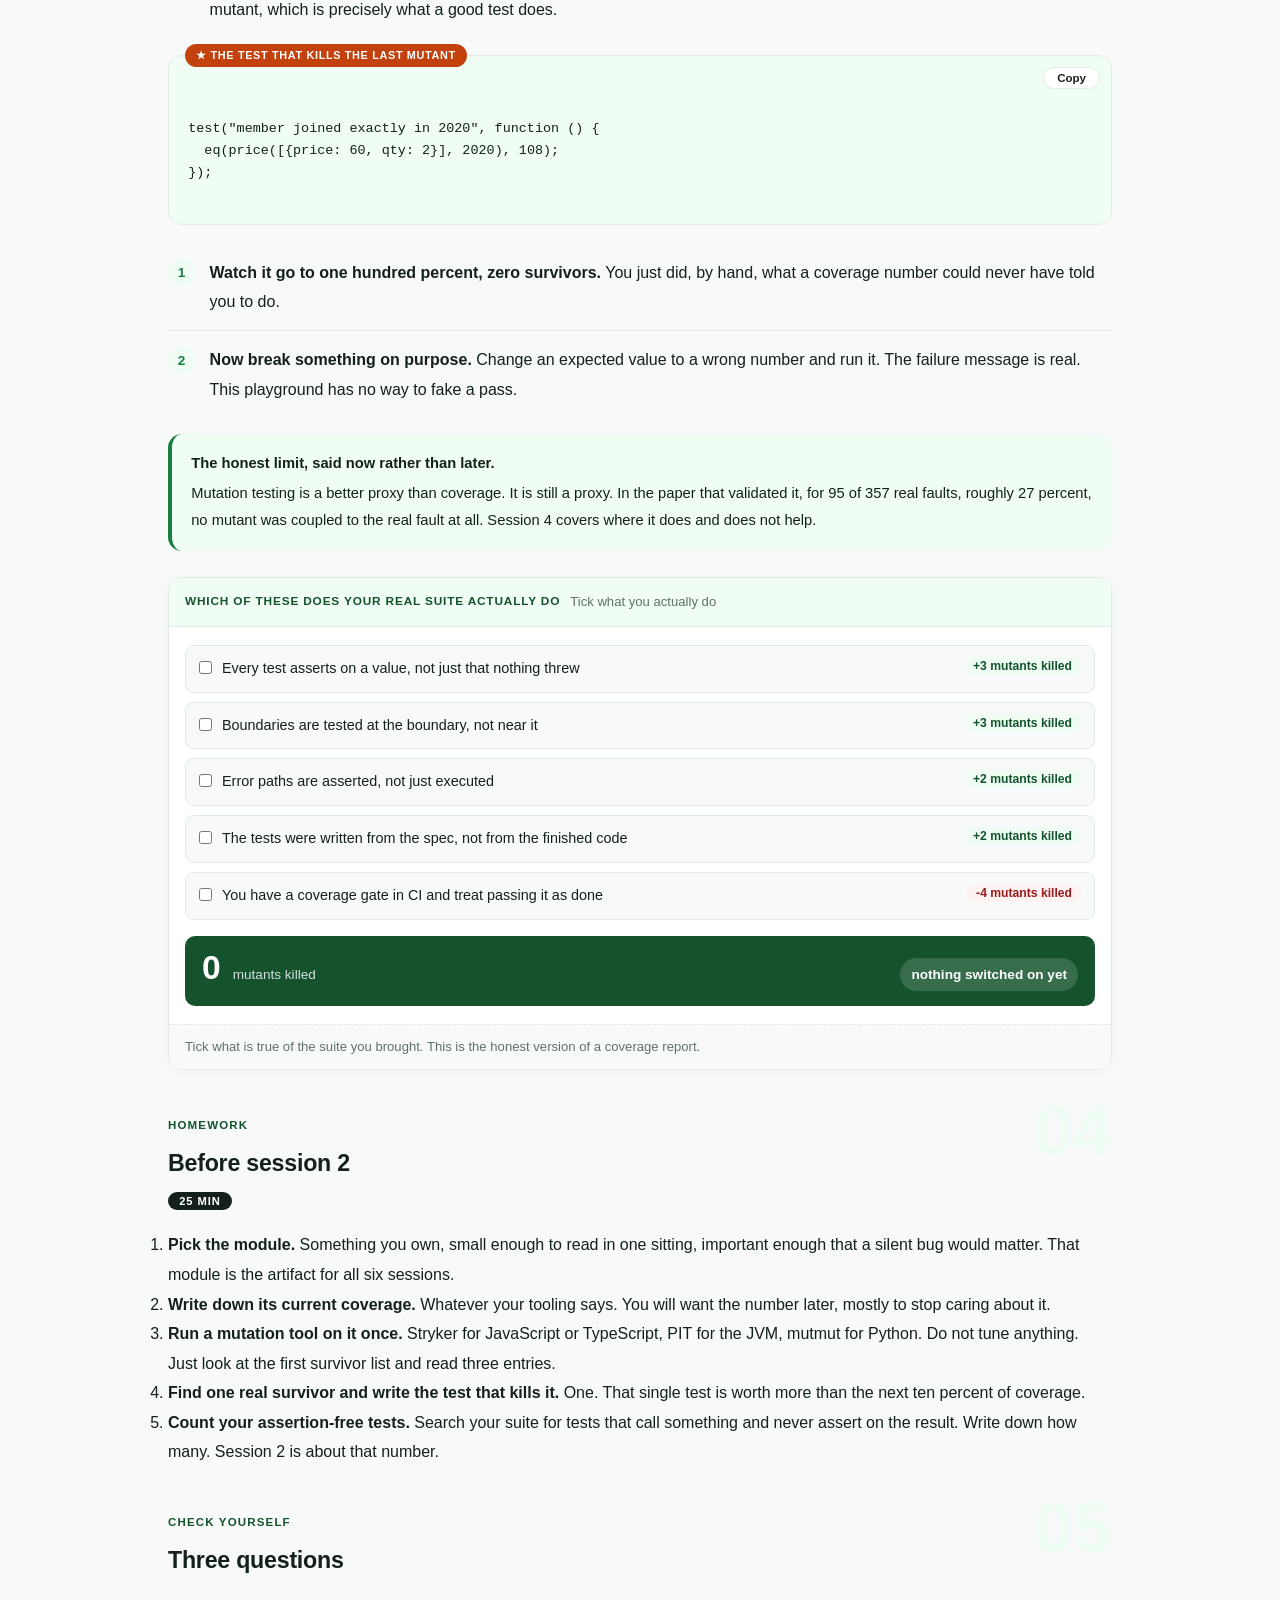
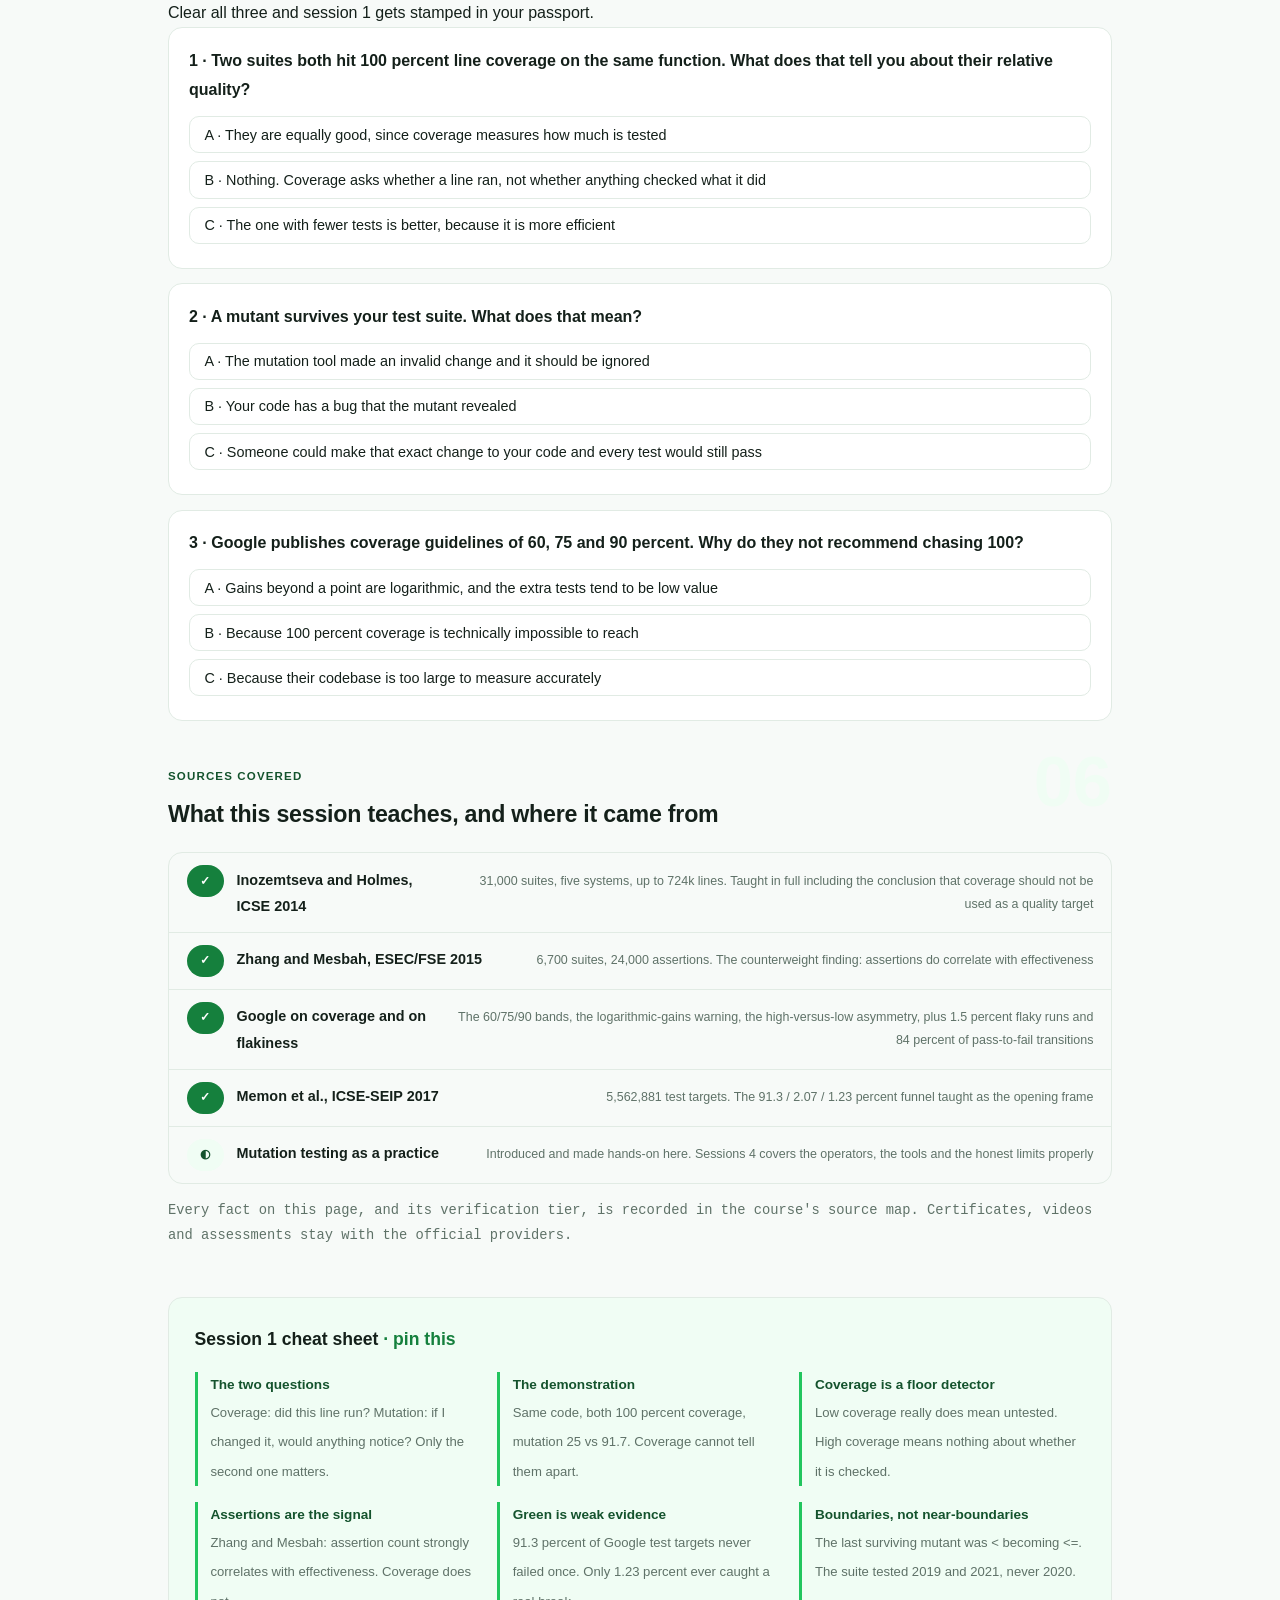
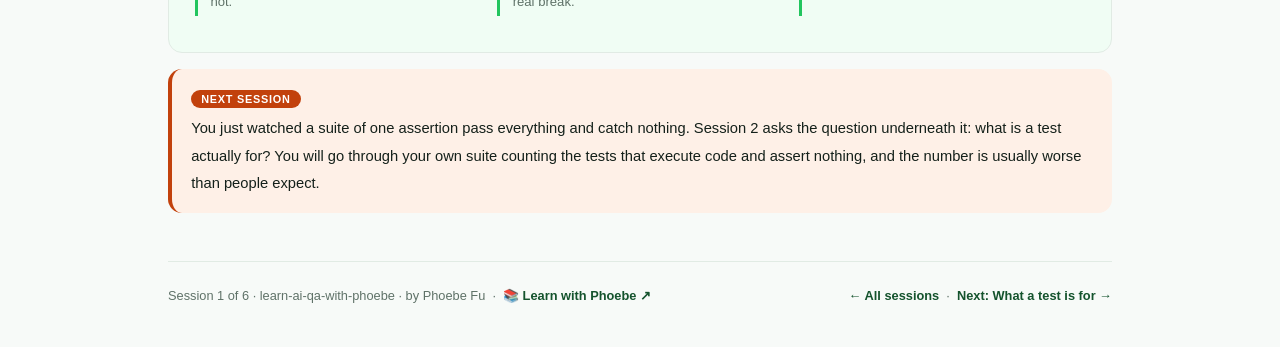
==== commit 2d908e0d: "Light surfaces everywhere: lightbox, cheat panel, code boxes; contrast and phone-width fixes Every d" ====
--- a/courses/01-the-green-suite-lie.html
+++ b/courses/01-the-green-suite-lie.html
@@ -19,7 +19,7 @@
 <meta name="twitter:image" content="https://phoebefu6.github.io/learn-ai-qa-with-phoebe/assets/og-cover.png">
 <!-- social:end -->
 <title>Session 1 · The green suite lie - learn ai qa with phoebe</title>
-<link rel="stylesheet" href="../assets/style.css?v=6">
+<link rel="stylesheet" href="../assets/style.css?v=22">
 </head>
 <body>
 
@@ -358,7 +358,7 @@
 
 </main>
 
-<script src="../assets/app.js?v=1"></script>
+<script src="../assets/app.js?v=22"></script>
 <script src="../assets/runner.js?v=1"></script>
 <script src="../assets/qa-live.js?v=1"></script>
 </body>
--- a/assets/style.css
+++ b/assets/style.css
@@ -16,8 +16,8 @@
   --amber-ink: #3A1503;
   --amber-50: #FEF0E7;
   --paper: #F7FAF8;
-  --code-bg: #0D1A12;
-  --code-ink: #DCEBE1;
+  --code-bg: #F0FDF4;
+  --code-ink: #14201A;
   --radius: 14px;
 }
 
@@ -47,7 +47,7 @@
   font-size: .75rem;
   letter-spacing: .18em;
   text-transform: uppercase;
-  opacity: .85;
+  opacity: 1;
   font-weight: 600;
 }
 .masthead h1 {
@@ -58,7 +58,7 @@
   letter-spacing: -.02em;
 }
 .masthead h1 .accent { color: inherit; }
-.masthead .sub { font-size: 1.05rem; opacity: .92; max-width: 44rem; }
+.masthead .sub { font-size: 1.05rem; opacity: 1; max-width: 44rem; }
 
 .chip-row { display: flex; flex-wrap: wrap; gap: .5rem; margin-top: 1.1rem; }
 .chip {
@@ -72,7 +72,7 @@
   white-space: nowrap;
 }
 .chip.level { background: #fff; color: var(--indigo); }
-.chip.audience { background: rgba(255,255,255,.16); color: #fff; border: 1px solid rgba(255,255,255,.35); }
+.chip.audience { background: rgba(255,255,255,.08); color: #fff; border: 1px solid rgba(255,255,255,.35); }
 .chip.time { background: var(--ink); color: #fff; font-variant-numeric: tabular-nums; }
 
 
@@ -209,7 +209,7 @@
 .pill.light { background: var(--indigo-50); color: var(--indigo); }
 .pill.inkpill { background: var(--ink); color: #fff; }
 .pill.amber, .pill.peach { background: var(--amber); color: #fff; }
-.pill.bare { color: var(--faint); }
+.pill.bare { color: var(--muted); }
 
 /* ---------- 4D grid ---------- */
 .grid-2 { display: grid; grid-template-columns: repeat(auto-fit, minmax(15rem, 1fr)); gap: .8rem; margin: .5rem 0 1rem; }
@@ -238,10 +238,11 @@
 table.clean td:first-child { font-weight: 600; }
 
 /* ---------- prompt boxes ---------- */
-.prompt-box {
+.prompt-box{
   position: relative;
-  background: var(--code-bg);
-  color: var(--code-ink);
+  background: #F0FDF4;
+  border: 1px solid #E1EBE4;
+  color: #14201A;
   border-radius: var(--radius);
   padding: 1.1rem 1.2rem;
   margin: 1rem 0 1.2rem;
@@ -251,12 +252,12 @@
   white-space: pre-wrap;
   word-break: break-word;
 }
-.prompt-box .label {
+.prompt-box .label{
   position: absolute;
   top: -0.7rem;
   left: 1rem;
-  background: var(--indigo);
-  color: #fff;
+  background: #15803D;
+  color: #FFFFFF;
   font-family: "Inter", -apple-system, sans-serif;
   font-size: .68rem;
   font-weight: 700;
@@ -267,13 +268,13 @@
 }
 .prompt-box.bad .label { background: var(--faint); color: var(--ink); }
 .prompt-box.good .label { background: var(--amber); color: #fff; }
-.copy-btn {
+.copy-btn{
   position: absolute;
   top: .7rem;
   right: .7rem;
-  background: rgba(255,255,255,.1);
-  border: 1px solid rgba(255,255,255,.25);
-  color: #fff;
+  background: #FFFFFF;
+  border: 1px solid #E1EBE4;
+  color: #14201A;
   border-radius: 999px;
   padding: .25rem .8rem;
   font-size: .72rem;
@@ -282,7 +283,7 @@
   font-family: "Inter", -apple-system, sans-serif;
   transition: background .15s ease;
 }
-.copy-btn:hover { background: rgba(255,255,255,.22); }
+.copy-btn:hover { background: #E1EBE4; }
 .copy-btn.copied { background: var(--amber); border-color: var(--amber); color: #fff; }
 
 /* ---------- demo steps ---------- */
@@ -372,11 +373,11 @@
   gap: .4rem;
 }
 
-.lightbox {
+.lightbox{
   position: fixed;
   inset: 0;
   z-index: 100;
-  background: rgba(20,32,26,.9);
+  background: rgba(247,250,248,.97);
   display: none;
   align-items: center;
   justify-content: center;
@@ -384,8 +385,10 @@
   cursor: zoom-out;
 }
 .lightbox.open { display: flex; }
-.lightbox .inner {
+.lightbox .inner{
   background: #fff;
+  border: 1px solid #E1EBE4;
+  box-shadow: 0 10px 40px rgba(20,32,26,.14);
   border-radius: var(--radius);
   padding: 2rem;
   max-width: 94vw;
@@ -393,13 +396,12 @@
   overflow: auto;
 }
 .lightbox .inner svg, .lightbox .inner img { width: min(88vw, 70rem); height: auto; }
-.lightbox .close-hint {
+.lightbox .close-hint{
   position: fixed;
   top: 1rem; right: 1.4rem;
-  color: #fff;
+  color: #14201A;
   font-size: .8rem;
   font-weight: 600;
-  opacity: .8;
 }
 
 /* ---------- courses covered ---------- */
@@ -418,19 +420,20 @@
 .covered-row .note { margin-left: auto; color: var(--muted); font-size: .78rem; text-align: right; }
 
 /* ---------- cheat sheet footer ---------- */
-.cheat {
-  background: var(--ink);
-  color: #fff;
+.cheat{
+  background: #F0FDF4;
+  border: 1px solid #E1EBE4;
+  color: #14201A;
   border-radius: var(--radius);
   padding: 1.6rem 1.6rem 1.3rem;
   margin-top: 3rem;
 }
 .cheat h3 { font-size: 1.1rem; margin-bottom: 1rem; }
-.cheat h3 span { color: var(--indigo-soft); }
+.cheat h3 span { color: #15803D; }
 .cheat .grid-2 { gap: 1rem; }
 .cheat .cheat-item { border-left: 3px solid var(--indigo-mid); padding-left: .8rem; }
-.cheat .cheat-item b { display: block; font-size: .85rem; color: var(--indigo-soft); }
-.cheat .cheat-item span { font-size: .82rem; opacity: .85; }
+.cheat .cheat-item b { display: block; font-size: .85rem; color: #14532D; }
+.cheat .cheat-item span { font-size: .82rem; color: #5F7268; }
 
 footer.pagefoot {
   border-top: 1px solid var(--hairline);
@@ -525,7 +528,7 @@
   margin-top: 1.1rem;
   flex-wrap: wrap;
 }
-.journey .jlabel { font-size: .7rem; font-weight: 700; text-transform: uppercase; letter-spacing: .09em; opacity: .8; margin-right: .3rem; }
+.journey .jlabel { font-size: .7rem; font-weight: 700; text-transform: uppercase; letter-spacing: .09em; opacity: 1; margin-right: .3rem; }
 .journey a {
   width: 1.7rem; height: 1.7rem;
   border-radius: 999px;
@@ -1123,7 +1126,7 @@
   transition: all .18s ease;
 }
 .pp-stamp:hover { border-color: var(--indigo-soft); }
-.pp-stamp i { font-size: 1.3rem; font-style: normal; opacity: .35; }
+.pp-stamp i { font-size: 1.3rem; font-style: normal; opacity: 1; }
 .pp-stamp b { font: 800 0.7rem Inter, sans-serif; }
 .pp-stamp.got {
   border-style: solid; border-color: var(--indigo);
@@ -1323,3 +1326,35 @@
 }
 
 .callout.warn { background: #FEF2F2; border-left: 4px solid #B91C1C; }
+
+/* layout-patch-3: phone-width overflow (2026-10-10) */
+.sql-bar { flex-wrap: wrap; }
+@media (max-width: 480px) {
+  .covered-row { flex-wrap: wrap; }
+  .covered-row .note { margin-left: 0; text-align: left; flex-basis: 100%; }
+  details.card summary { flex-wrap: wrap; }
+  details.card summary .mini { white-space: normal; }
+  .wk, .sqlbox, .prompt-box, pre { max-width: 100%; overflow-x: auto; }
+  .mono, code, strong, .note { overflow-wrap: anywhere; }
+  select, input[type=range], label { max-width: 100%; }
+  canvas, svg, img { max-width: 100%; height: auto; }
+  .tree-kids, .tree-node-wrap, .tree-node, .rb-night, .al-row, .gd-field, .tl-row, .sl-row { max-width: 100%; overflow-x: auto; }
+  .tl-cols, .sl-cols, .bb-cols, .ev-cols, [class$="-cols"] { grid-template-columns: 1fr !important; display: grid; }
+  .tl-cols > *, .sl-cols > *, [class$="-cols"] > * { min-width: 0; max-width: 100%; }
+  .mono { white-space: normal; }
+  .er-w, .bb-lab, .tl-lev, .sl-lev { max-width: 100%; white-space: normal; }
+}
+/* contrast-patch-2b */
+.cheat a { color: var(--indigo-deep, var(--ink)); }
+.chip.audience { background: transparent; border-color: rgba(255,255,255,.55); }
+.masthead a, .masthead .sub a { color: #fff; text-decoration: underline; text-underline-offset: 2px; }
+.prompt-box b, .prompt-box strong { color: var(--indigo-deep, var(--ink)); }
+.prompt-box span, .prompt-box em, .prompt-box i { color: inherit; }
+.pp-stamp i { color: var(--ink); }
+/* contrast-patch-2 */
+.klabel, .section-kicker .klabel, details.card summary .caret, .crumb a, .toolbar .crumb a, .pagenav a, .pagefoot a, footer.pagefoot a, .pagefoot p a, .cnum, .course-card .cnum, .pill.light, .covered-row .status.light, .paths a, .tag.concept, .chip.level, .quiz-score, .mmd-launch, .mode.self, .legend .pill.light { color: var(--indigo-deep); }
+.chip.audience { background: transparent; border-color: rgba(255,255,255,.55); }
+.journey a { background: var(--indigo-deep); border-color: rgba(255,255,255,.6); }
+.skip-link { background: var(--indigo-deep); }
+/* contrast-patch-2c */
+.qa-ln { opacity: 1; color: #991B1B; }
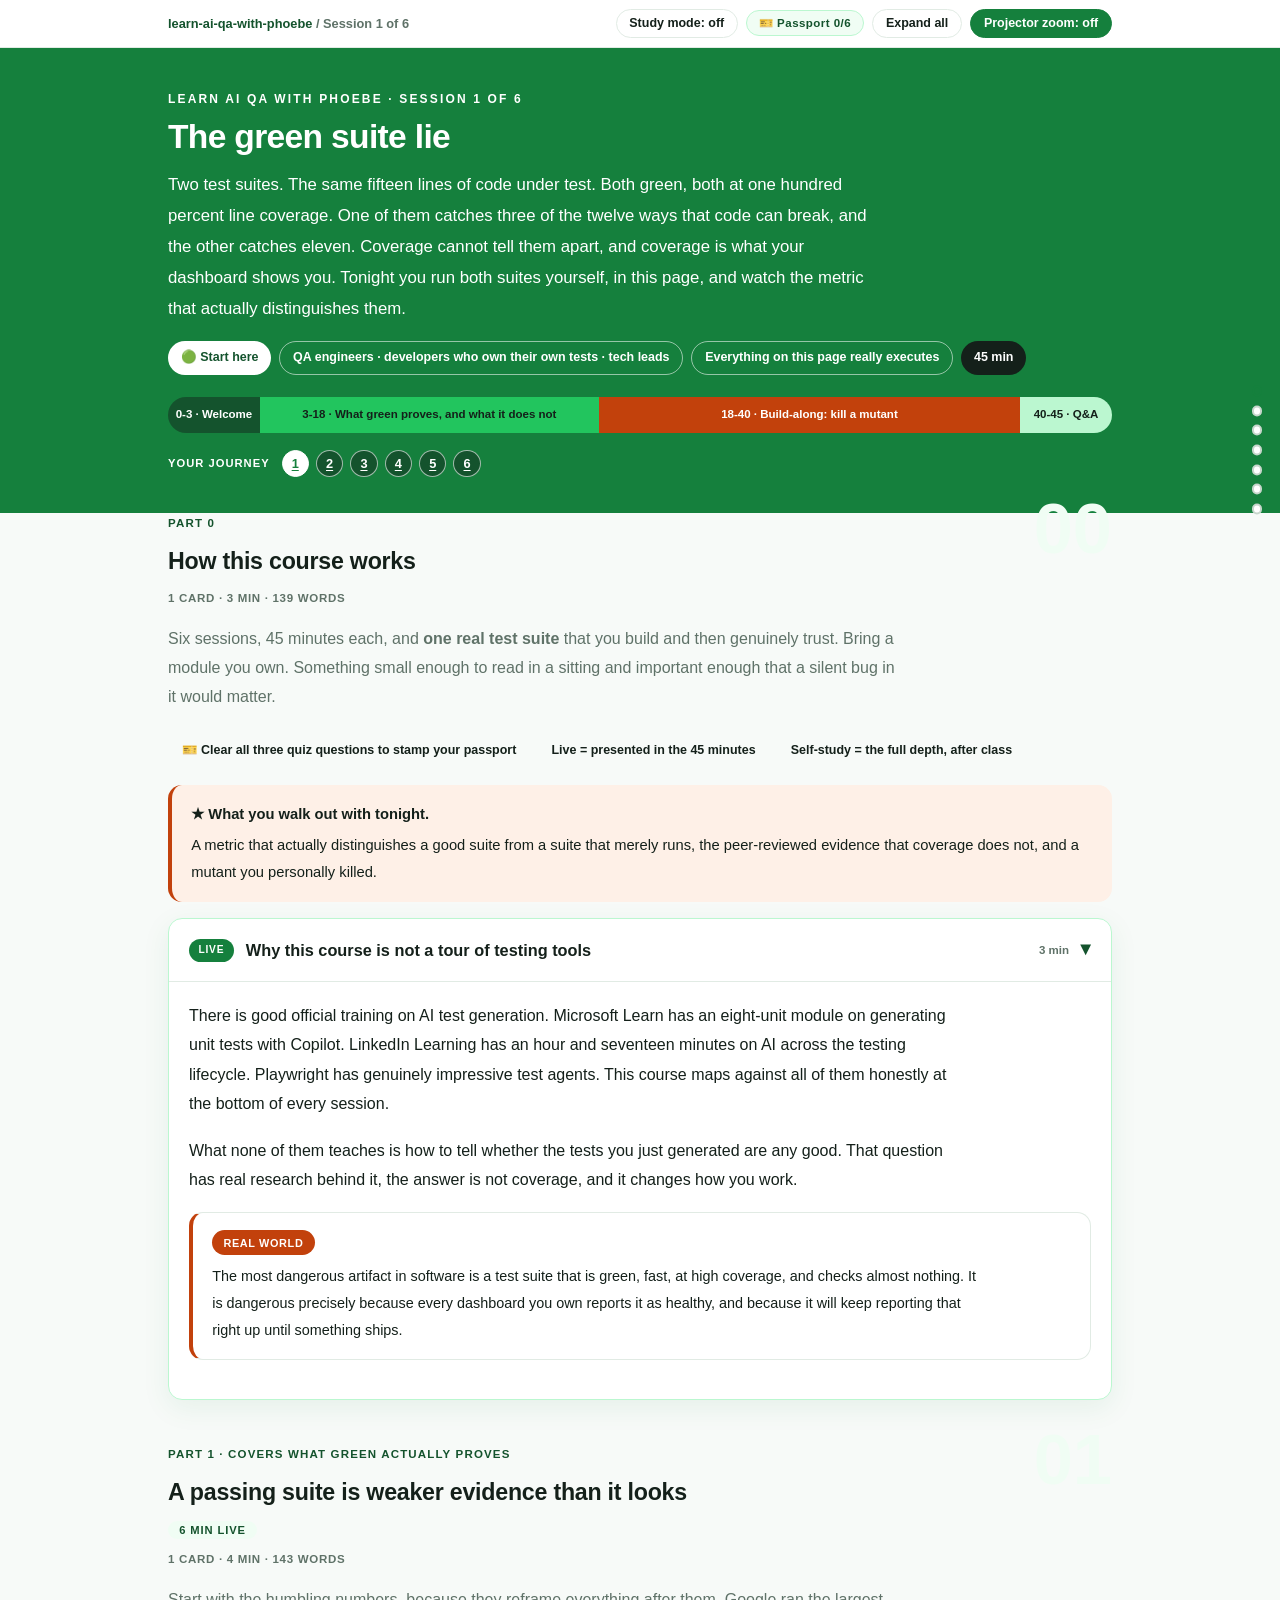
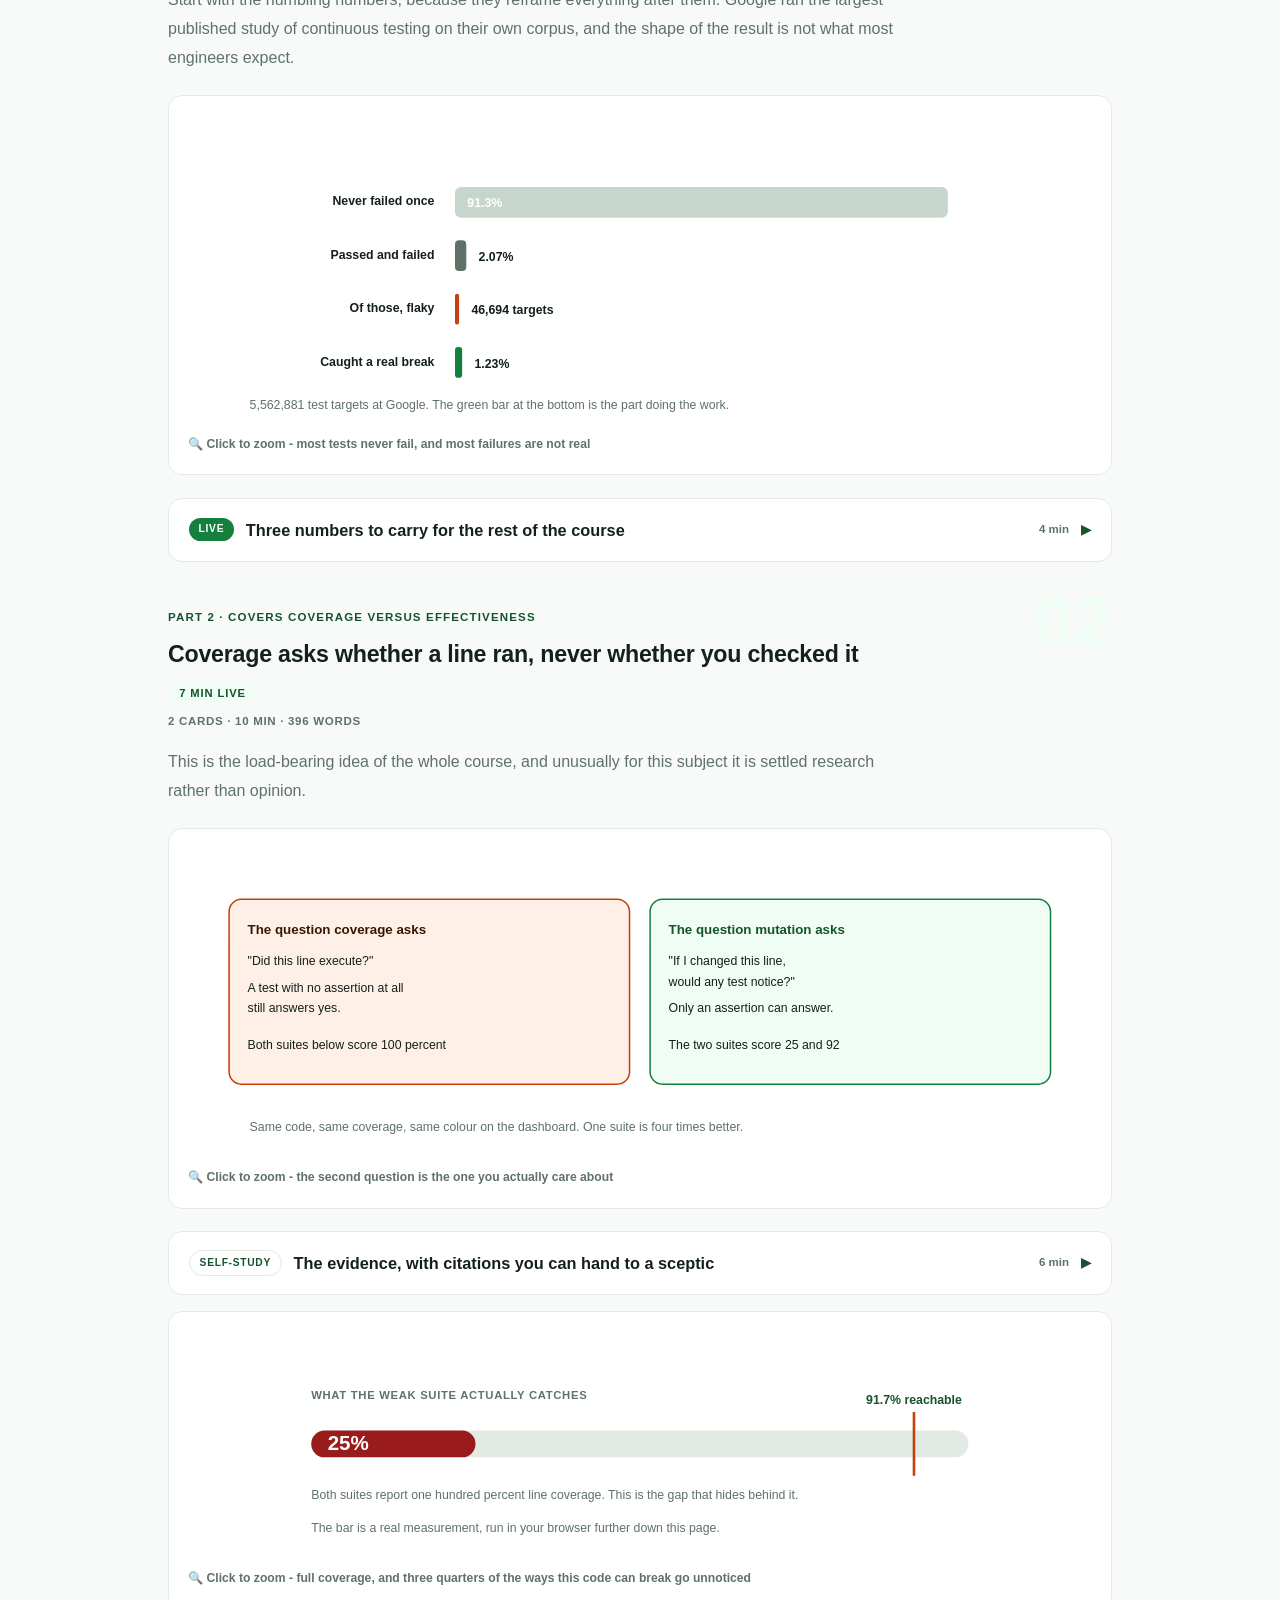
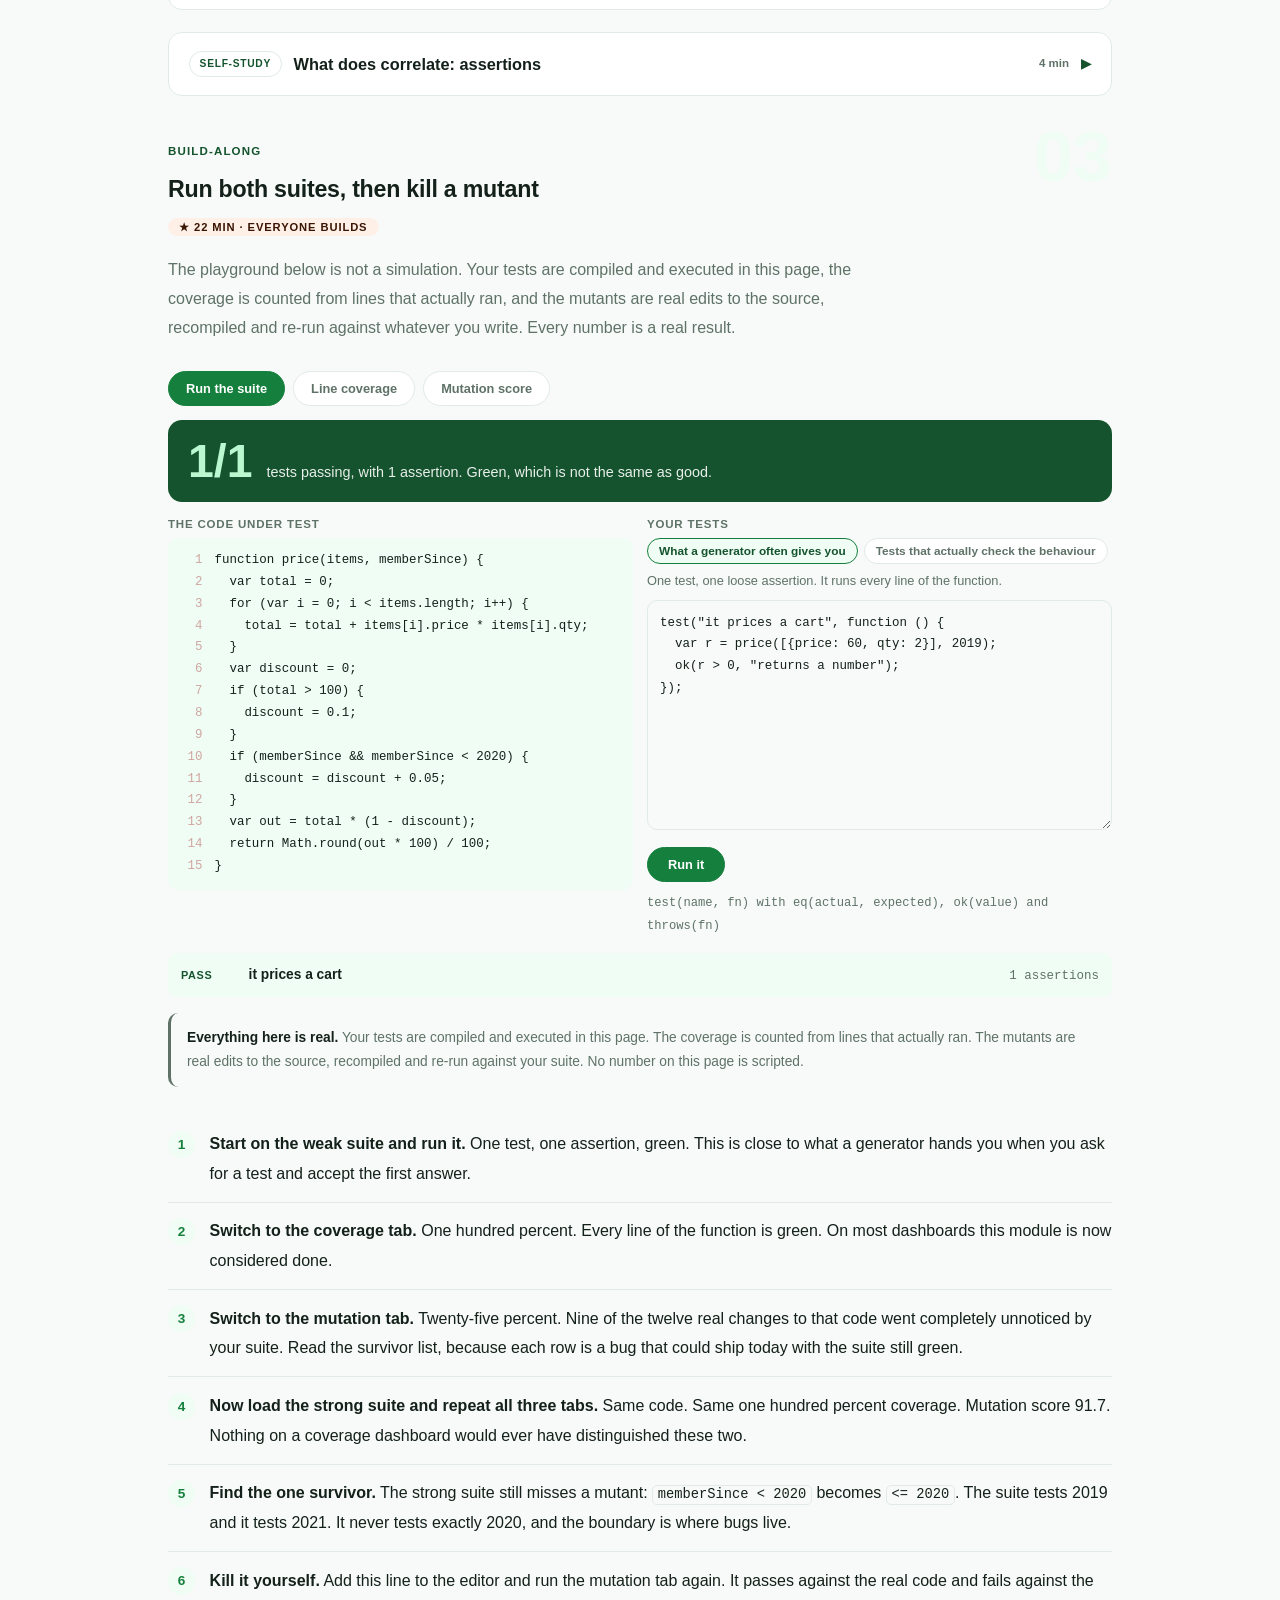
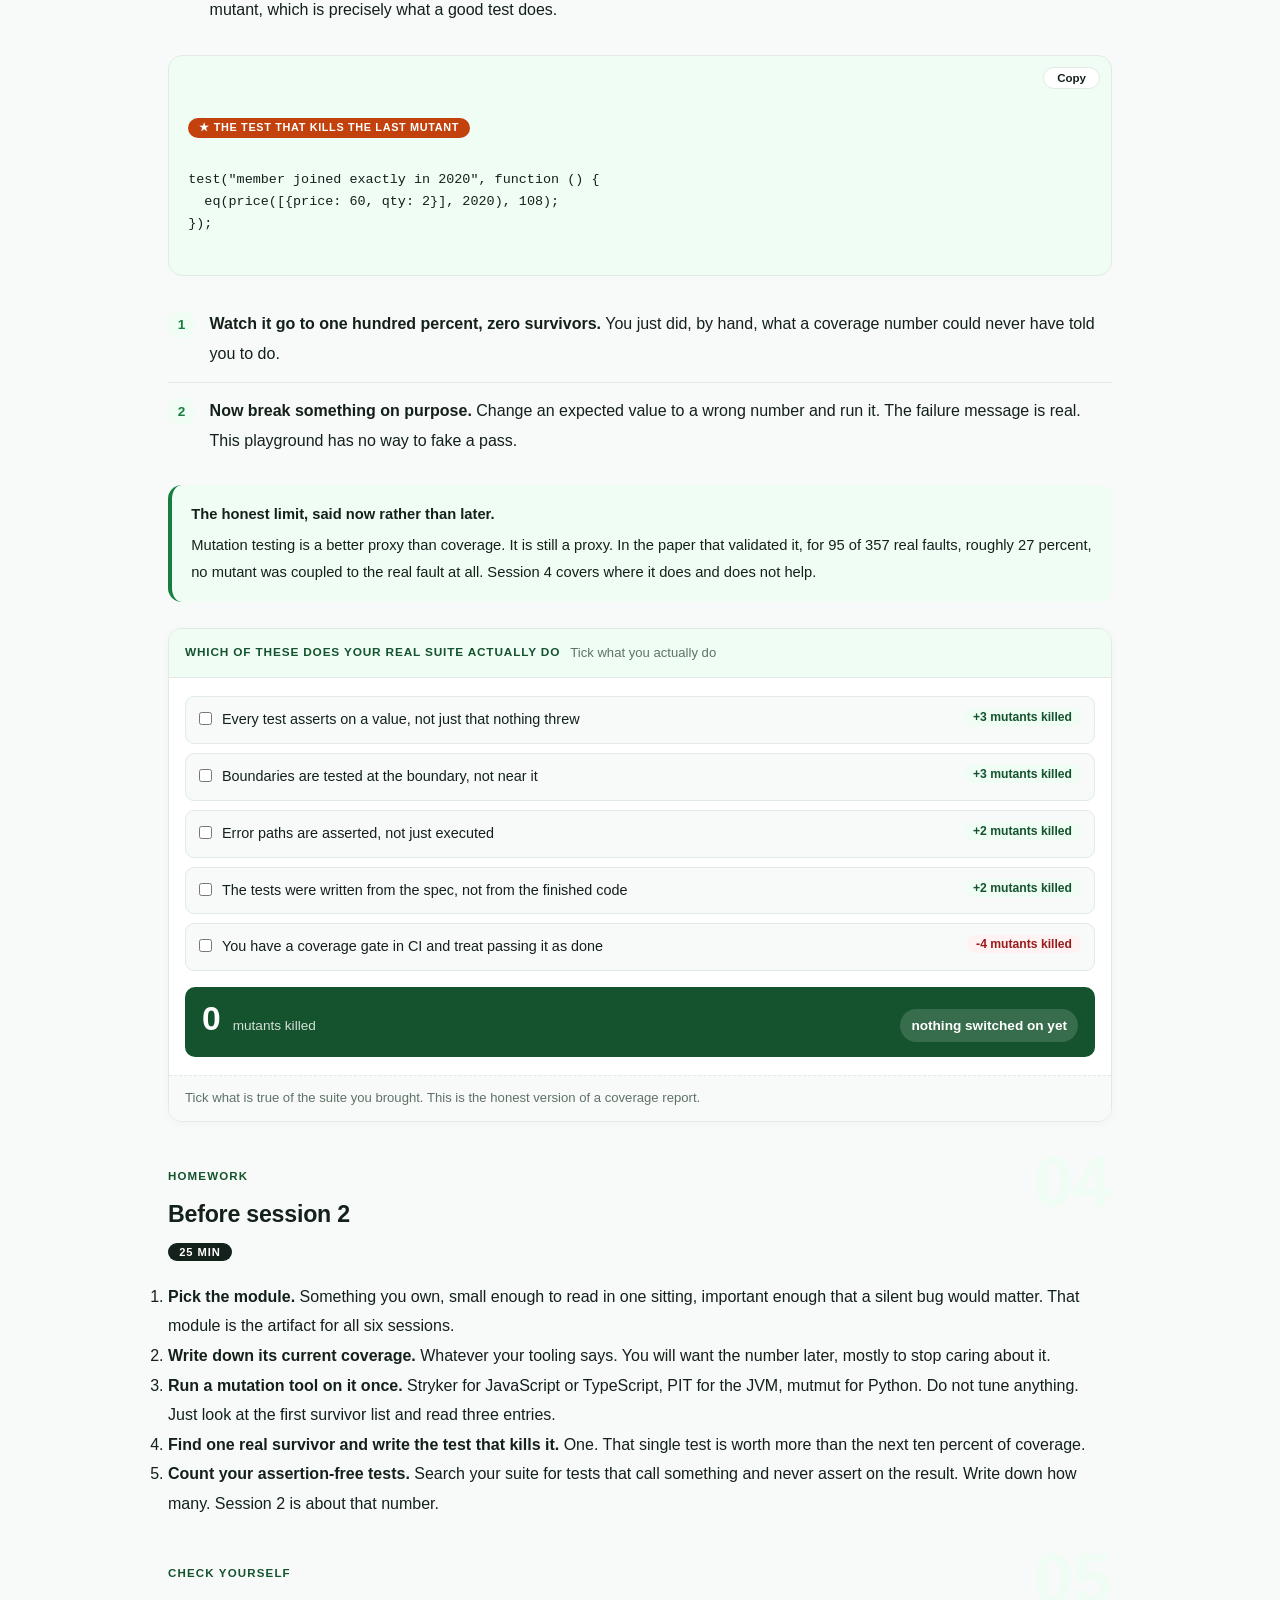
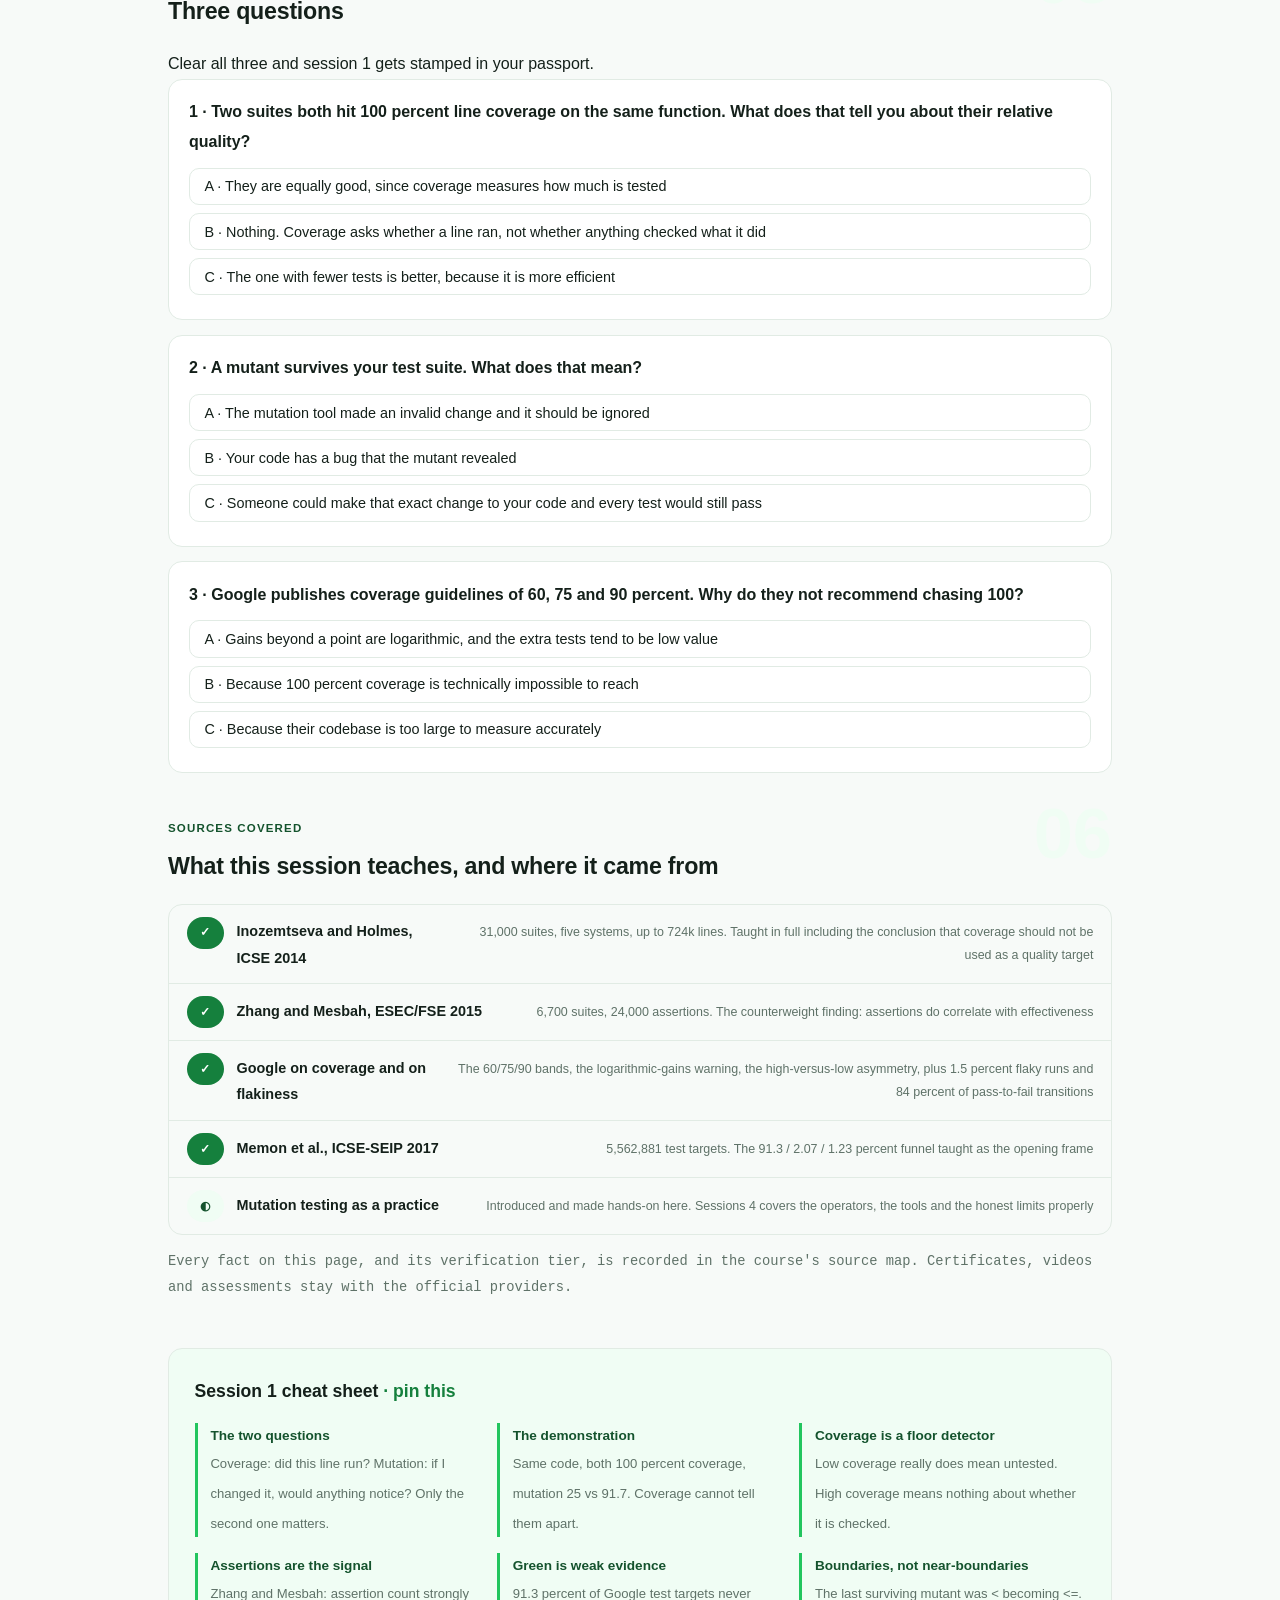
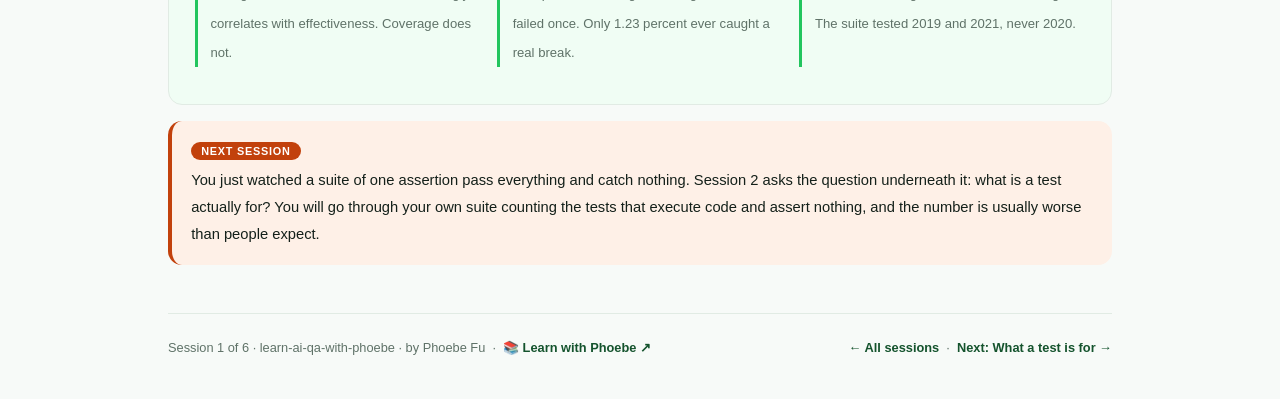
==== commit c76498dd: "Prompt-box label inside the box: overflow no longer cuts it in half The label hung 0.7rem above the " ====
--- a/courses/01-the-green-suite-lie.html
+++ b/courses/01-the-green-suite-lie.html
@@ -19,7 +19,7 @@
 <meta name="twitter:image" content="https://phoebefu6.github.io/learn-ai-qa-with-phoebe/assets/og-cover.png">
 <!-- social:end -->
 <title>Session 1 · The green suite lie - learn ai qa with phoebe</title>
-<link rel="stylesheet" href="../assets/style.css?v=22">
+<link rel="stylesheet" href="../assets/style.css?v=23">
 </head>
 <body>
 
--- a/assets/style.css
+++ b/assets/style.css
@@ -1358,3 +1358,8 @@
 .skip-link { background: var(--indigo-deep); }
 /* contrast-patch-2c */
 .qa-ln { opacity: 1; color: #991B1B; }
+
+/* Prompt-box label sits inside the box (2026-10-12). Hanging it 0.7rem above the edge let any
+   overflow:auto parent cut it in half; in normal flow nothing can clip it. The right margin
+   keeps it clear of the Copy button; long labels wrap instead of running under it. */
+.prompt-box > .label{ position: static; display: table; margin: 0 5.2rem .55rem 0; white-space: normal; line-height: 1.45; }
